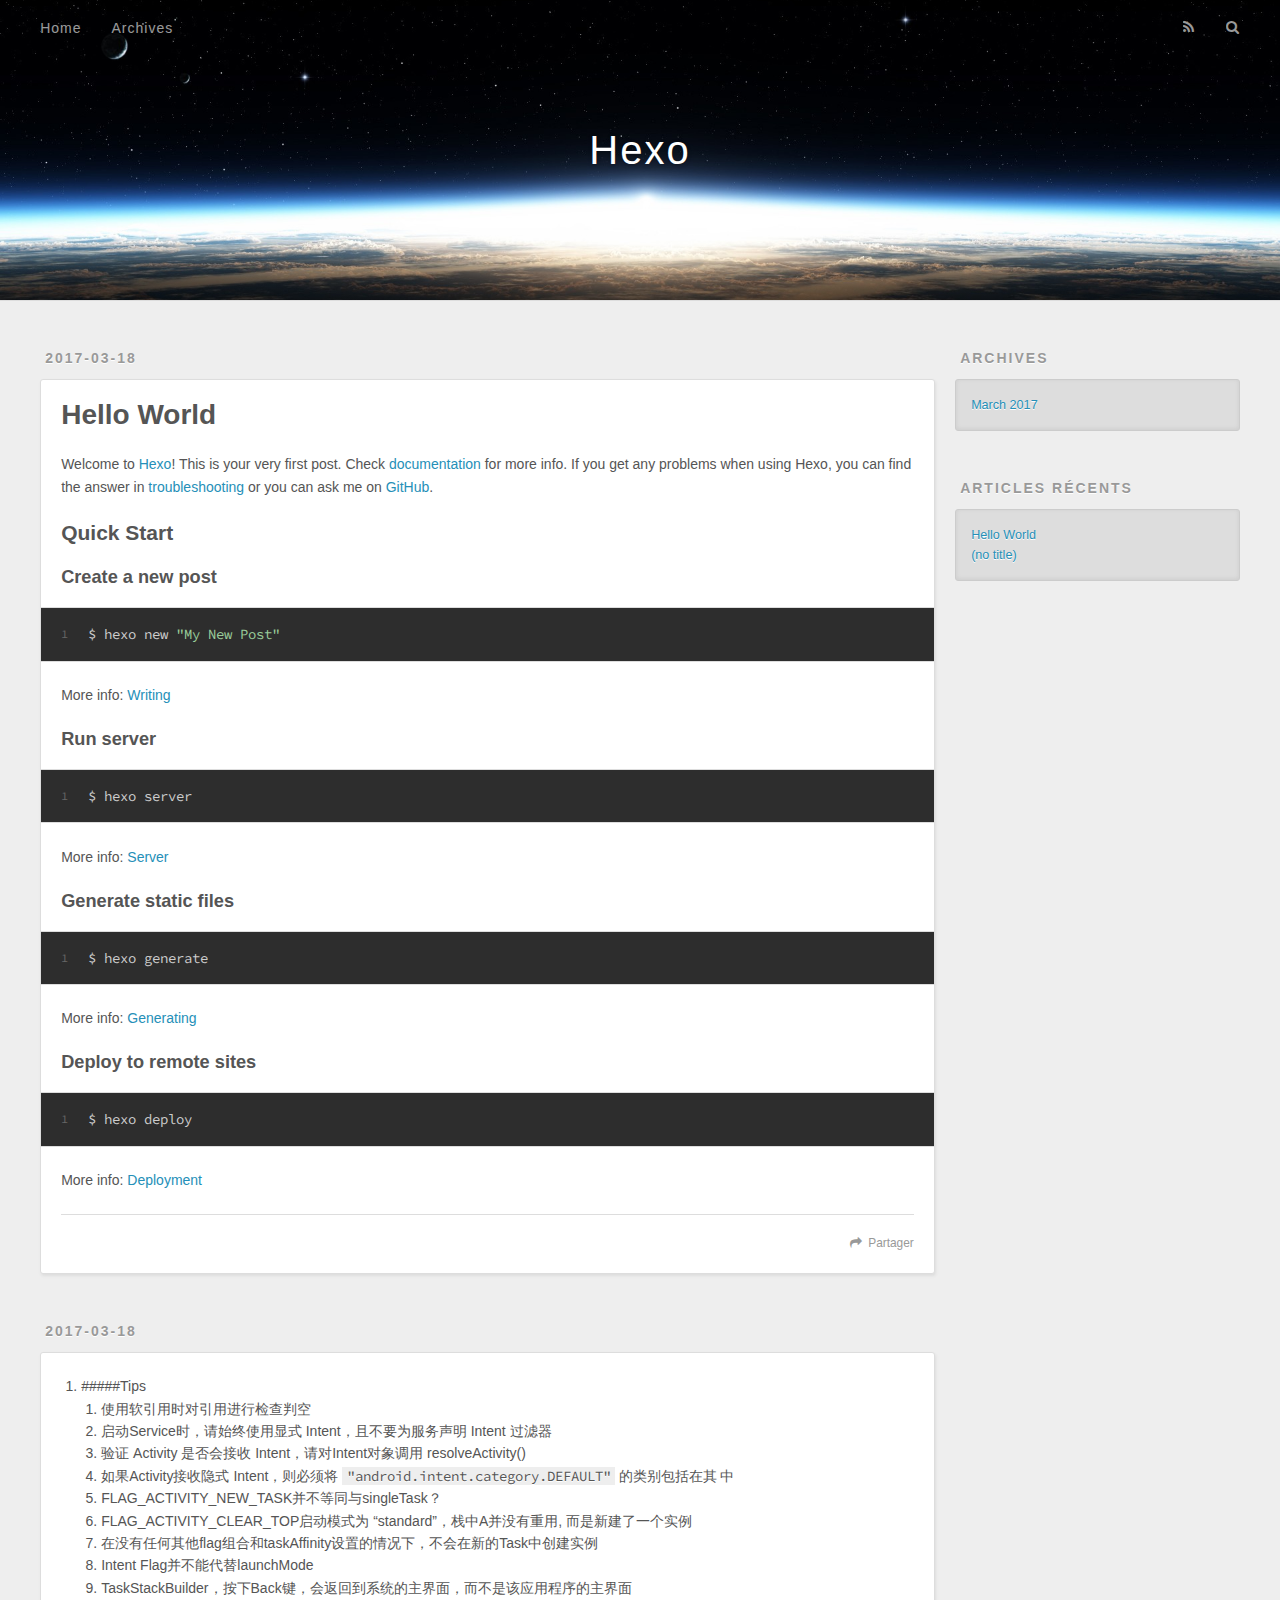
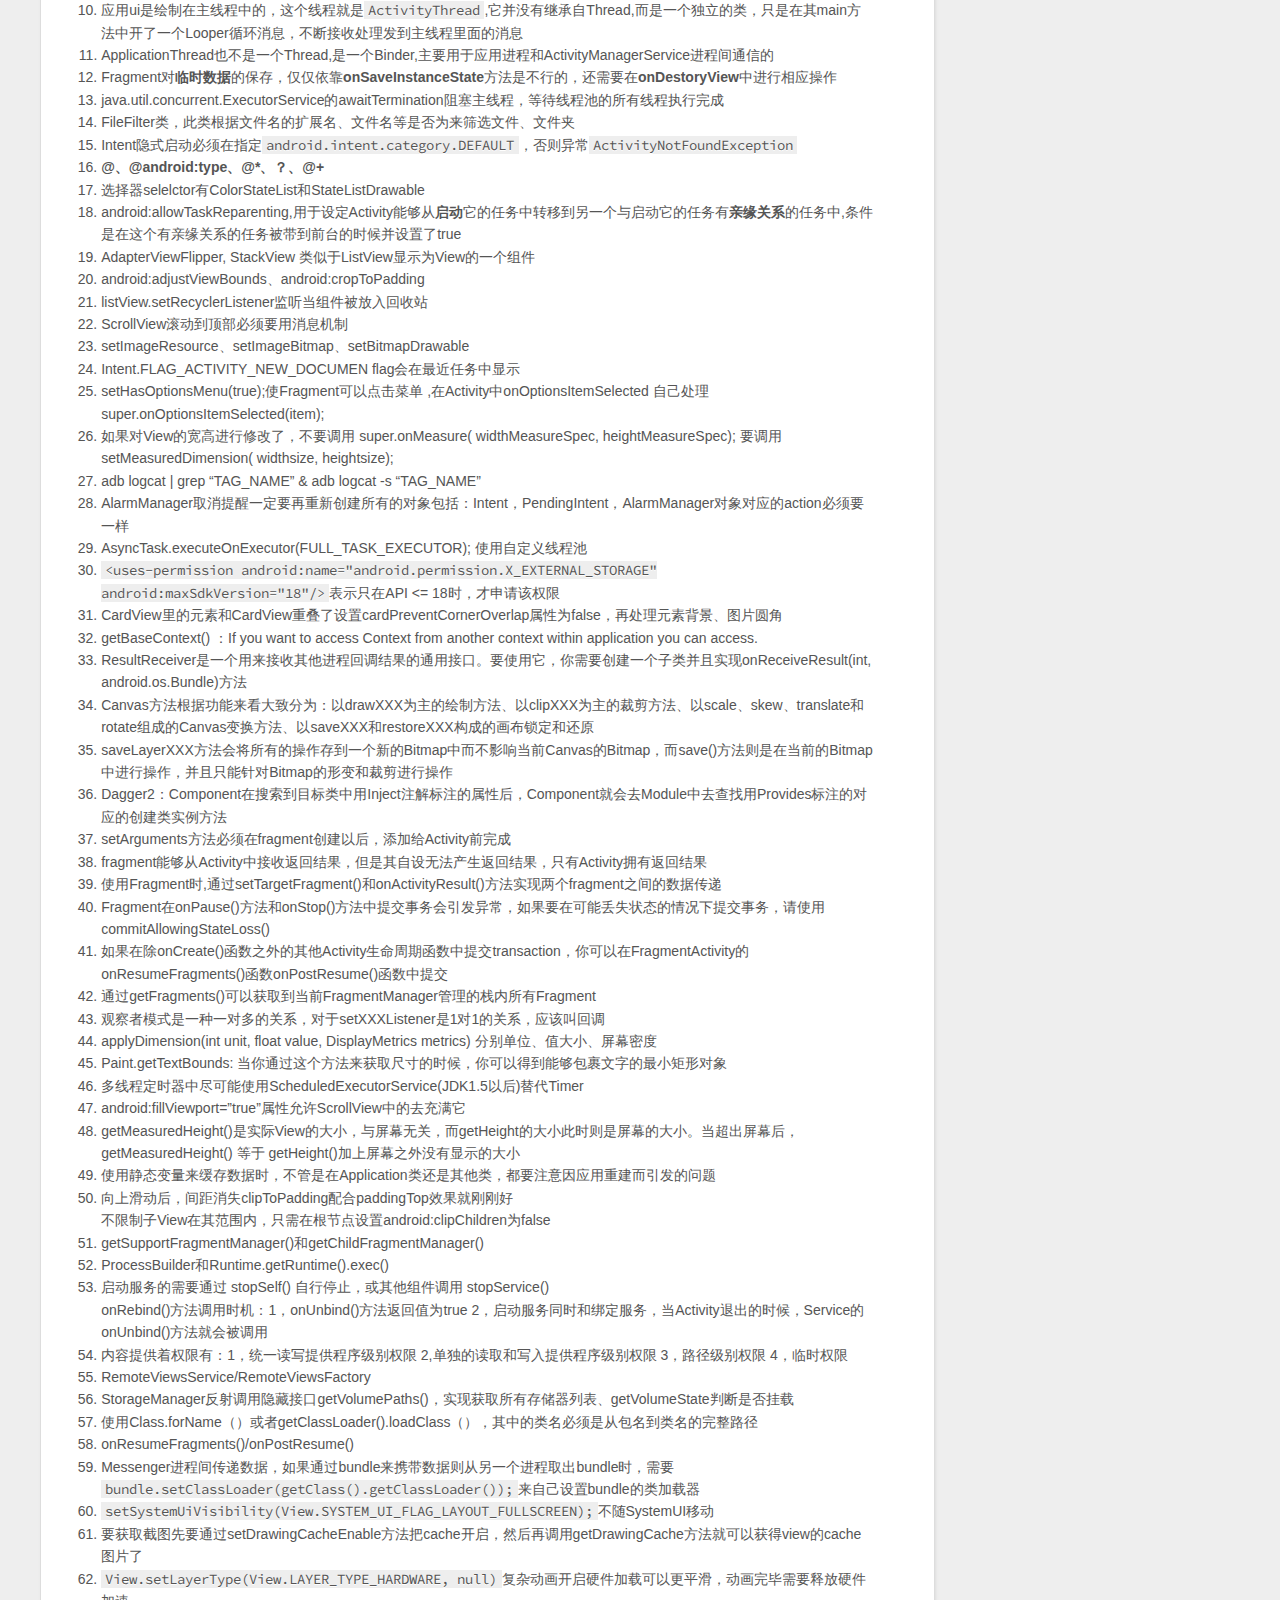
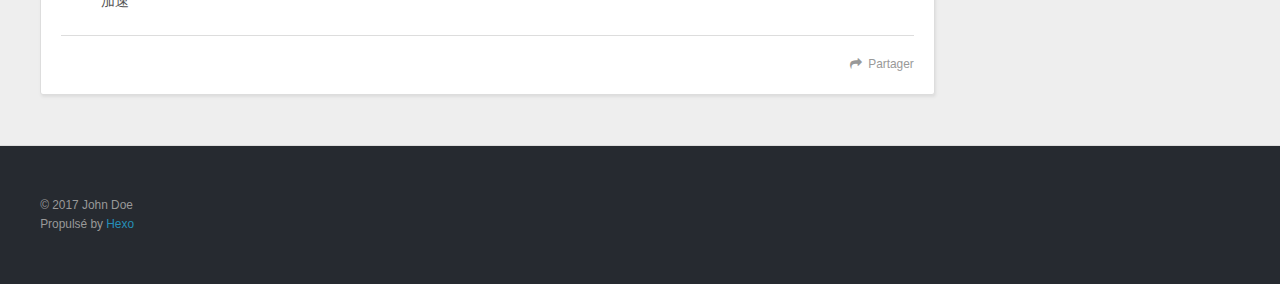
==== index.html @ 81bfa625 "Site updated: 2017-03-18 13:30:28" ====
<!DOCTYPE html>
<html>
<head>
  <meta charset="utf-8">
  
  <title>Hexo</title>
  <meta name="viewport" content="width=device-width, initial-scale=1, maximum-scale=1">
  <meta property="og:type" content="website">
<meta property="og:title" content="Hexo">
<meta property="og:url" content="http://yoursite.com/index.html">
<meta property="og:site_name" content="Hexo">
<meta name="twitter:card" content="summary">
<meta name="twitter:title" content="Hexo">
  
    <link rel="alternate" href="/atom.xml" title="Hexo" type="application/atom+xml">
  
  
    <link rel="icon" href="/favicon.png">
  
  
    <link href="//fonts.googleapis.com/css?family=Source+Code+Pro" rel="stylesheet" type="text/css">
  
  <link rel="stylesheet" href="/css/style.css">
  

</head>

<body>
  <div id="container">
    <div id="wrap">
      <header id="header">
  <div id="banner"></div>
  <div id="header-outer" class="outer">
    <div id="header-title" class="inner">
      <h1 id="logo-wrap">
        <a href="/" id="logo">Hexo</a>
      </h1>
      
    </div>
    <div id="header-inner" class="inner">
      <nav id="main-nav">
        <a id="main-nav-toggle" class="nav-icon"></a>
        
          <a class="main-nav-link" href="/">Home</a>
        
          <a class="main-nav-link" href="/archives">Archives</a>
        
      </nav>
      <nav id="sub-nav">
        
          <a id="nav-rss-link" class="nav-icon" href="/atom.xml" title="Flux RSS"></a>
        
        <a id="nav-search-btn" class="nav-icon" title="Rechercher"></a>
      </nav>
      <div id="search-form-wrap">
        <form action="//google.com/search" method="get" accept-charset="UTF-8" class="search-form"><input type="search" name="q" results="0" class="search-form-input" placeholder="Search"><button type="submit" class="search-form-submit">&#xF002;</button><input type="hidden" name="sitesearch" value="http://yoursite.com"></form>
      </div>
    </div>
  </div>
</header>
      <div class="outer">
        <section id="main">
  
    <article id="post-hello-world" class="article article-type-post" itemscope itemprop="blogPost">
  <div class="article-meta">
    <a href="/2017/03/18/hello-world/" class="article-date">
  <time datetime="2017-03-18T04:22:18.000Z" itemprop="datePublished">2017-03-18</time>
</a>
    
  </div>
  <div class="article-inner">
    
    
      <header class="article-header">
        
  
    <h1 itemprop="name">
      <a class="article-title" href="/2017/03/18/hello-world/">Hello World</a>
    </h1>
  

      </header>
    
    <div class="article-entry" itemprop="articleBody">
      
        <p>Welcome to <a href="https://hexo.io/" target="_blank" rel="external">Hexo</a>! This is your very first post. Check <a href="https://hexo.io/docs/" target="_blank" rel="external">documentation</a> for more info. If you get any problems when using Hexo, you can find the answer in <a href="https://hexo.io/docs/troubleshooting.html" target="_blank" rel="external">troubleshooting</a> or you can ask me on <a href="https://github.com/hexojs/hexo/issues" target="_blank" rel="external">GitHub</a>.</p>
<h2 id="Quick-Start"><a href="#Quick-Start" class="headerlink" title="Quick Start"></a>Quick Start</h2><h3 id="Create-a-new-post"><a href="#Create-a-new-post" class="headerlink" title="Create a new post"></a>Create a new post</h3><figure class="highlight bash"><table><tr><td class="gutter"><pre><div class="line">1</div></pre></td><td class="code"><pre><div class="line">$ hexo new <span class="string">"My New Post"</span></div></pre></td></tr></table></figure>
<p>More info: <a href="https://hexo.io/docs/writing.html" target="_blank" rel="external">Writing</a></p>
<h3 id="Run-server"><a href="#Run-server" class="headerlink" title="Run server"></a>Run server</h3><figure class="highlight bash"><table><tr><td class="gutter"><pre><div class="line">1</div></pre></td><td class="code"><pre><div class="line">$ hexo server</div></pre></td></tr></table></figure>
<p>More info: <a href="https://hexo.io/docs/server.html" target="_blank" rel="external">Server</a></p>
<h3 id="Generate-static-files"><a href="#Generate-static-files" class="headerlink" title="Generate static files"></a>Generate static files</h3><figure class="highlight bash"><table><tr><td class="gutter"><pre><div class="line">1</div></pre></td><td class="code"><pre><div class="line">$ hexo generate</div></pre></td></tr></table></figure>
<p>More info: <a href="https://hexo.io/docs/generating.html" target="_blank" rel="external">Generating</a></p>
<h3 id="Deploy-to-remote-sites"><a href="#Deploy-to-remote-sites" class="headerlink" title="Deploy to remote sites"></a>Deploy to remote sites</h3><figure class="highlight bash"><table><tr><td class="gutter"><pre><div class="line">1</div></pre></td><td class="code"><pre><div class="line">$ hexo deploy</div></pre></td></tr></table></figure>
<p>More info: <a href="https://hexo.io/docs/deployment.html" target="_blank" rel="external">Deployment</a></p>

      
    </div>
    <footer class="article-footer">
      <a data-url="http://yoursite.com/2017/03/18/hello-world/" data-id="cj0etedld0000hir6gs5vtjjd" class="article-share-link">Partager</a>
      
      
    </footer>
  </div>
  
</article>


  
    <article id="post-Frist" class="article article-type-post" itemscope itemprop="blogPost">
  <div class="article-meta">
    <a href="/2017/03/18/Frist/" class="article-date">
  <time datetime="2017-03-18T04:22:18.000Z" itemprop="datePublished">2017-03-18</time>
</a>
    
  </div>
  <div class="article-inner">
    
    
    <div class="article-entry" itemprop="articleBody">
      
        <ol>
<li>#####Tips<ol>
<li>使用软引用时对引用进行检查判空</li>
<li>启动Service时，请始终使用显式 Intent，且不要为服务声明 Intent 过滤器</li>
<li>验证 Activity 是否会接收 Intent，请对Intent对象调用 resolveActivity()</li>
<li>如果Activity接收隐式 Intent，则必须将 <code>&quot;android.intent.category.DEFAULT&quot;</code> 的类别包括在其 <intent-filter>中</intent-filter></li>
<li>FLAG_ACTIVITY_NEW_TASK并不等同与singleTask？</li>
<li>FLAG_ACTIVITY_CLEAR_TOP启动模式为 “standard”，栈中A并没有重用, 而是新建了一个实例</li>
<li>在没有任何其他flag组合和taskAffinity设置的情况下，不会在新的Task中创建实例</li>
<li>Intent Flag并不能代替launchMode</li>
<li>TaskStackBuilder，按下Back键，会返回到系统的主界面，而不是该应用程序的主界面</li>
<li>应用ui是绘制在主线程中的，这个线程就是<code>ActivityThread</code>,它并没有继承自Thread,而是一个独立的类，只是在其main方法中开了一个Looper循环消息，不断接收处理发到主线程里面的消息</li>
<li>ApplicationThread也不是一个Thread,是一个Binder,主要用于应用进程和ActivityManagerService进程间通信的</li>
<li>Fragment对<strong>临时数据</strong>的保存，仅仅依靠<strong>onSaveInstanceState</strong>方法是不行的，还需要在<strong>onDestoryView</strong>中进行相应操作</li>
<li>java.util.concurrent.ExecutorService的awaitTermination阻塞主线程，等待线程池的所有线程执行完成</li>
<li>FileFilter类，此类根据文件名的扩展名、文件名等是否为来筛选文件、文件夹</li>
<li>Intent隐式启动必须在指定<code>android.intent.category.DEFAULT</code>，否则异常<code>ActivityNotFoundException</code></li>
<li><strong>@、@android:type、@*、？、@+</strong></li>
<li>选择器selelctor有ColorStateList和StateListDrawable</li>
<li>android:allowTaskReparenting,用于设定Activity能够从<strong>启动</strong>它的任务中转移到另一个与启动它的任务有<strong>亲缘关系</strong>的任务中,条件是在这个有亲缘关系的任务被带到前台的时候并设置了true</li>
<li>AdapterViewFlipper, StackView 类似于ListView显示为View的一个组件</li>
<li>android:adjustViewBounds、android:cropToPadding</li>
<li>listView.setRecyclerListener监听当组件被放入回收站</li>
<li>ScrollView滚动到顶部必须要用消息机制</li>
<li>setImageResource、setImageBitmap、setBitmapDrawable</li>
<li>Intent.FLAG_ACTIVITY_NEW_DOCUMEN  flag会在最近任务中显示 </li>
<li>setHasOptionsMenu(true);使Fragment可以点击菜单 ,在Activity中onOptionsItemSelected 自己处理super.onOptionsItemSelected(item);   </li>
<li>如果对View的宽高进行修改了，不要调用 super.onMeasure( widthMeasureSpec, heightMeasureSpec); 要调用 setMeasuredDimension( widthsize, heightsize);</li>
<li>adb logcat | grep “TAG_NAME” &amp; adb logcat -s “TAG_NAME”</li>
<li>AlarmManager取消提醒一定要再重新创建所有的对象包括：Intent，PendingIntent，AlarmManager对象对应的action必须要一样</li>
<li>AsyncTask.executeOnExecutor(FULL_TASK_EXECUTOR); 使用自定义线程池</li>
<li><code>&lt;uses-permission android:name=&quot;android.permission.X_EXTERNAL_STORAGE&quot;
android:maxSdkVersion=&quot;18&quot;/&gt;</code>表示只在API &lt;= 18时，才申请该权限</li>
<li>CardView里的元素和CardView重叠了设置cardPreventCornerOverlap属性为false，再处理元素背景、图片圆角</li>
<li>getBaseContext() ：If you want to access Context from another context within application you can access.</li>
<li>ResultReceiver是一个用来接收其他进程回调结果的通用接口。要使用它，你需要创建一个子类并且实现onReceiveResult(int, android.os.Bundle)方法 </li>
<li>Canvas方法根据功能来看大致分为：以drawXXX为主的绘制方法、以clipXXX为主的裁剪方法、以scale、skew、translate和rotate组成的Canvas变换方法、以saveXXX和restoreXXX构成的画布锁定和还原</li>
<li>saveLayerXXX方法会将所有的操作存到一个新的Bitmap中而不影响当前Canvas的Bitmap，而save()方法则是在当前的Bitmap中进行操作，并且只能针对Bitmap的形变和裁剪进行操作</li>
<li>Dagger2：Component在搜索到目标类中用Inject注解标注的属性后，Component就会去Module中去查找用Provides标注的对应的创建类实例方法</li>
<li>setArguments方法必须在fragment创建以后，添加给Activity前完成</li>
<li>fragment能够从Activity中接收返回结果，但是其自设无法产生返回结果，只有Activity拥有返回结果</li>
<li>使用Fragment时,通过setTargetFragment()和onActivityResult()方法实现两个fragment之间的数据传递</li>
<li>Fragment在onPause()方法和onStop()方法中提交事务会引发异常，如果要在可能丢失状态的情况下提交事务，请使用commitAllowingStateLoss()</li>
<li>如果在除onCreate()函数之外的其他Activity生命周期函数中提交transaction，你可以在FragmentActivity的onResumeFragments()函数onPostResume()函数中提交</li>
<li>通过getFragments()可以获取到当前FragmentManager管理的栈内所有Fragment</li>
<li>观察者模式是一种一对多的关系，对于setXXXListener是1对1的关系，应该叫回调</li>
<li>applyDimension(int unit, float value,  DisplayMetrics metrics) 分别单位、值大小、屏幕密度</li>
<li>Paint.getTextBounds: 当你通过这个方法来获取尺寸的时候，你可以得到能够包裹文字的最小矩形对象</li>
<li>多线程定时器中尽可能使用ScheduledExecutorService(JDK1.5以后)替代Timer</li>
<li>android:fillViewport=”true”属性允许ScrollView中的去充满它</li>
<li>getMeasuredHeight()是实际View的大小，与屏幕无关，而getHeight的大小此时则是屏幕的大小。当超出屏幕后， getMeasuredHeight() 等于 getHeight()加上屏幕之外没有显示的大小</li>
<li>使用静态变量来缓存数据时，不管是在Application类还是其他类，都要注意因应用重建而引发的问题</li>
<li>向上滑动后，间距消失clipToPadding配合paddingTop效果就刚刚好<br>不限制子View在其范围内，只需在根节点设置android:clipChildren为false</li>
<li>getSupportFragmentManager()和getChildFragmentManager()</li>
<li>ProcessBuilder和Runtime.getRuntime().exec()</li>
<li>启动服务的需要通过 stopSelf() 自行停止，或其他组件调用 stopService()<br>onRebind()方法调用时机：1，onUnbind()方法返回值为true 2，启动服务同时和绑定服务，当Activity退出的时候，Service的onUnbind()方法就会被调用</li>
<li>内容提供着权限有：1，统一读写提供程序级别权限 2,单独的读取和写入提供程序级别权限 3，路径级别权限 4，临时权限</li>
<li>RemoteViewsService/RemoteViewsFactory</li>
<li>StorageManager反射调用隐藏接口getVolumePaths()，实现获取所有存储器列表、getVolumeState判断是否挂载</li>
<li>使用Class.forName（）或者getClassLoader().loadClass（），其中的类名必须是从包名到类名的完整路径</li>
<li>onResumeFragments()/onPostResume()</li>
<li>Messenger进程间传递数据，如果通过bundle来携带数据则从另一个进程取出bundle时，需要<code>bundle.setClassLoader(getClass().getClassLoader());</code>来自己设置bundle的类加载器</li>
<li><code>setSystemUiVisibility(View.SYSTEM_UI_FLAG_LAYOUT_FULLSCREEN);</code>不随SystemUI移动</li>
<li>要获取截图先要通过setDrawingCacheEnable方法把cache开启，然后再调用getDrawingCache方法就可以获得view的cache图片了</li>
<li><code>View.setLayerType(View.LAYER_TYPE_HARDWARE, null)</code>复杂动画开启硬件加载可以更平滑，动画完毕需要释放硬件加速</li>
</ol>
</li>
</ol>

      
    </div>
    <footer class="article-footer">
      <a data-url="http://yoursite.com/2017/03/18/Frist/" data-id="cj0etedlh0001hir6d51hd4cw" class="article-share-link">Partager</a>
      
      
    </footer>
  </div>
  
</article>


  

</section>
        
          <aside id="sidebar">
  
    

  
    

  
    
  
    
  <div class="widget-wrap">
    <h3 class="widget-title">Archives</h3>
    <div class="widget">
      <ul class="archive-list"><li class="archive-list-item"><a class="archive-list-link" href="/archives/2017/03/">March 2017</a></li></ul>
    </div>
  </div>


  
    
  <div class="widget-wrap">
    <h3 class="widget-title">Articles récents</h3>
    <div class="widget">
      <ul>
        
          <li>
            <a href="/2017/03/18/hello-world/">Hello World</a>
          </li>
        
          <li>
            <a href="/2017/03/18/Frist/">(no title)</a>
          </li>
        
      </ul>
    </div>
  </div>

  
</aside>
        
      </div>
      <footer id="footer">
  
  <div class="outer">
    <div id="footer-info" class="inner">
      &copy; 2017 John Doe<br>
      Propulsé by <a href="http://hexo.io/" target="_blank">Hexo</a>
    </div>
  </div>
</footer>
    </div>
    <nav id="mobile-nav">
  
    <a href="/" class="mobile-nav-link">Home</a>
  
    <a href="/archives" class="mobile-nav-link">Archives</a>
  
</nav>
    

<script src="//ajax.googleapis.com/ajax/libs/jquery/2.0.3/jquery.min.js"></script>


  <link rel="stylesheet" href="/fancybox/jquery.fancybox.css">
  <script src="/fancybox/jquery.fancybox.pack.js"></script>


<script src="/js/script.js"></script>

  </div>
</body>
</html>
---- css/style.css ----
body {
  width: 100%;
}
body:before,
body:after {
  content: "";
  display: table;
}
body:after {
  clear: both;
}
html,
body,
div,
span,
applet,
object,
iframe,
h1,
h2,
h3,
h4,
h5,
h6,
p,
blockquote,
pre,
a,
abbr,
acronym,
address,
big,
cite,
code,
del,
dfn,
em,
img,
ins,
kbd,
q,
s,
samp,
small,
strike,
strong,
sub,
sup,
tt,
var,
dl,
dt,
dd,
ol,
ul,
li,
fieldset,
form,
label,
legend,
table,
caption,
tbody,
tfoot,
thead,
tr,
th,
td {
  margin: 0;
  padding: 0;
  border: 0;
  outline: 0;
  font-weight: inherit;
  font-style: inherit;
  font-family: inherit;
  font-size: 100%;
  vertical-align: baseline;
}
body {
  line-height: 1;
  color: #000;
  background: #fff;
}
ol,
ul {
  list-style: none;
}
table {
  border-collapse: separate;
  border-spacing: 0;
  vertical-align: middle;
}
caption,
th,
td {
  text-align: left;
  font-weight: normal;
  vertical-align: middle;
}
a img {
  border: none;
}
input,
button {
  margin: 0;
  padding: 0;
}
input::-moz-focus-inner,
button::-moz-focus-inner {
  border: 0;
  padding: 0;
}
@font-face {
  font-family: FontAwesome;
  font-style: normal;
  font-weight: normal;
  src: url("fonts/fontawesome-webfont.eot?v=#4.0.3");
  src: url("fonts/fontawesome-webfont.eot?#iefix&v=#4.0.3") format("embedded-opentype"), url("fonts/fontawesome-webfont.woff?v=#4.0.3") format("woff"), url("fonts/fontawesome-webfont.ttf?v=#4.0.3") format("truetype"), url("fonts/fontawesome-webfont.svg#fontawesomeregular?v=#4.0.3") format("svg");
}
html,
body,
#container {
  height: 100%;
}
body {
  background: #eee;
  font: 14px "Helvetica Neue", Helvetica, Arial, sans-serif;
  -webkit-text-size-adjust: 100%;
}
.outer {
  max-width: 1220px;
  margin: 0 auto;
  padding: 0 20px;
}
.outer:before,
.outer:after {
  content: "";
  display: table;
}
.outer:after {
  clear: both;
}
.inner {
  display: inline;
  float: left;
  width: 98.33333333333333%;
  margin: 0 0.833333333333333%;
}
.left,
.alignleft {
  float: left;
}
.right,
.alignright {
  float: right;
}
.clear {
  clear: both;
}
#container {
  position: relative;
}
.mobile-nav-on {
  overflow: hidden;
}
#wrap {
  height: 100%;
  width: 100%;
  position: absolute;
  top: 0;
  left: 0;
  -webkit-transition: 0.2s ease-out;
  -moz-transition: 0.2s ease-out;
  -ms-transition: 0.2s ease-out;
  transition: 0.2s ease-out;
  z-index: 1;
  background: #eee;
}
.mobile-nav-on #wrap {
  left: 280px;
}
@media screen and (min-width: 768px) {
  #main {
    display: inline;
    float: left;
    width: 73.33333333333333%;
    margin: 0 0.833333333333333%;
  }
}
.article-date,
.article-category-link,
.archive-year,
.widget-title {
  text-decoration: none;
  text-transform: uppercase;
  letter-spacing: 2px;
  color: #999;
  margin-bottom: 1em;
  margin-left: 5px;
  line-height: 1em;
  text-shadow: 0 1px #fff;
  font-weight: bold;
}
.article-inner,
.archive-article-inner {
  background: #fff;
  -webkit-box-shadow: 1px 2px 3px #ddd;
  box-shadow: 1px 2px 3px #ddd;
  border: 1px solid #ddd;
  border-radius: 3px;
}
.article-entry h1,
.widget h1 {
  font-size: 2em;
}
.article-entry h2,
.widget h2 {
  font-size: 1.5em;
}
.article-entry h3,
.widget h3 {
  font-size: 1.3em;
}
.article-entry h4,
.widget h4 {
  font-size: 1.2em;
}
.article-entry h5,
.widget h5 {
  font-size: 1em;
}
.article-entry h6,
.widget h6 {
  font-size: 1em;
  color: #999;
}
.article-entry hr,
.widget hr {
  border: 1px dashed #ddd;
}
.article-entry strong,
.widget strong {
  font-weight: bold;
}
.article-entry em,
.widget em,
.article-entry cite,
.widget cite {
  font-style: italic;
}
.article-entry sup,
.widget sup,
.article-entry sub,
.widget sub {
  font-size: 0.75em;
  line-height: 0;
  position: relative;
  vertical-align: baseline;
}
.article-entry sup,
.widget sup {
  top: -0.5em;
}
.article-entry sub,
.widget sub {
  bottom: -0.2em;
}
.article-entry small,
.widget small {
  font-size: 0.85em;
}
.article-entry acronym,
.widget acronym,
.article-entry abbr,
.widget abbr {
  border-bottom: 1px dotted;
}
.article-entry ul,
.widget ul,
.article-entry ol,
.widget ol,
.article-entry dl,
.widget dl {
  margin: 0 20px;
  line-height: 1.6em;
}
.article-entry ul ul,
.widget ul ul,
.article-entry ol ul,
.widget ol ul,
.article-entry ul ol,
.widget ul ol,
.article-entry ol ol,
.widget ol ol {
  margin-top: 0;
  margin-bottom: 0;
}
.article-entry ul,
.widget ul {
  list-style: disc;
}
.article-entry ol,
.widget ol {
  list-style: decimal;
}
.article-entry dt,
.widget dt {
  font-weight: bold;
}
#header {
  height: 300px;
  position: relative;
  border-bottom: 1px solid #ddd;
}
#header:before,
#header:after {
  content: "";
  position: absolute;
  left: 0;
  right: 0;
  height: 40px;
}
#header:before {
  top: 0;
  background: -webkit-linear-gradient(rgba(0,0,0,0.2), transparent);
  background: -moz-linear-gradient(rgba(0,0,0,0.2), transparent);
  background: -ms-linear-gradient(rgba(0,0,0,0.2), transparent);
  background: linear-gradient(rgba(0,0,0,0.2), transparent);
}
#header:after {
  bottom: 0;
  background: -webkit-linear-gradient(transparent, rgba(0,0,0,0.2));
  background: -moz-linear-gradient(transparent, rgba(0,0,0,0.2));
  background: -ms-linear-gradient(transparent, rgba(0,0,0,0.2));
  background: linear-gradient(transparent, rgba(0,0,0,0.2));
}
#header-outer {
  height: 100%;
  position: relative;
}
#header-inner {
  position: relative;
  overflow: hidden;
}
#banner {
  position: absolute;
  top: 0;
  left: 0;
  width: 100%;
  height: 100%;
  background: url("images/banner.jpg") center #000;
  -webkit-background-size: cover;
  -moz-background-size: cover;
  background-size: cover;
  z-index: -1;
}
#header-title {
  text-align: center;
  height: 40px;
  position: absolute;
  top: 50%;
  left: 0;
  margin-top: -20px;
}
#logo,
#subtitle {
  text-decoration: none;
  color: #fff;
  font-weight: 300;
  text-shadow: 0 1px 4px rgba(0,0,0,0.3);
}
#logo {
  font-size: 40px;
  line-height: 40px;
  letter-spacing: 2px;
}
#subtitle {
  font-size: 16px;
  line-height: 16px;
  letter-spacing: 1px;
}
#subtitle-wrap {
  margin-top: 16px;
}
#main-nav {
  float: left;
  margin-left: -15px;
}
.nav-icon,
.main-nav-link {
  float: left;
  color: #fff;
  opacity: 0.6;
  text-decoration: none;
  text-shadow: 0 1px rgba(0,0,0,0.2);
  -webkit-transition: opacity 0.2s;
  -moz-transition: opacity 0.2s;
  -ms-transition: opacity 0.2s;
  transition: opacity 0.2s;
  display: block;
  padding: 20px 15px;
}
.nav-icon:hover,
.main-nav-link:hover {
  opacity: 1;
}
.nav-icon {
  font-family: FontAwesome;
  text-align: center;
  font-size: 14px;
  width: 14px;
  height: 14px;
  padding: 20px 15px;
  position: relative;
  cursor: pointer;
}
.main-nav-link {
  font-weight: 300;
  letter-spacing: 1px;
}
@media screen and (max-width: 479px) {
  .main-nav-link {
    display: none;
  }
}
#main-nav-toggle {
  display: none;
}
#main-nav-toggle:before {
  content: "\f0c9";
}
@media screen and (max-width: 479px) {
  #main-nav-toggle {
    display: block;
  }
}
#sub-nav {
  float: right;
  margin-right: -15px;
}
#nav-rss-link:before {
  content: "\f09e";
}
#nav-search-btn:before {
  content: "\f002";
}
#search-form-wrap {
  position: absolute;
  top: 15px;
  width: 150px;
  height: 30px;
  right: -150px;
  opacity: 0;
  -webkit-transition: 0.2s ease-out;
  -moz-transition: 0.2s ease-out;
  -ms-transition: 0.2s ease-out;
  transition: 0.2s ease-out;
}
#search-form-wrap.on {
  opacity: 1;
  right: 0;
}
@media screen and (max-width: 479px) {
  #search-form-wrap {
    width: 100%;
    right: -100%;
  }
}
.search-form {
  position: absolute;
  top: 0;
  left: 0;
  right: 0;
  background: #fff;
  padding: 5px 15px;
  border-radius: 15px;
  -webkit-box-shadow: 0 0 10px rgba(0,0,0,0.3);
  box-shadow: 0 0 10px rgba(0,0,0,0.3);
}
.search-form-input {
  border: none;
  background: none;
  color: #555;
  width: 100%;
  font: 13px "Helvetica Neue", Helvetica, Arial, sans-serif;
  outline: none;
}
.search-form-input::-webkit-search-results-decoration,
.search-form-input::-webkit-search-cancel-button {
  -webkit-appearance: none;
}
.search-form-submit {
  position: absolute;
  top: 50%;
  right: 10px;
  margin-top: -7px;
  font: 13px FontAwesome;
  border: none;
  background: none;
  color: #bbb;
  cursor: pointer;
}
.search-form-submit:hover,
.search-form-submit:focus {
  color: #777;
}
.article {
  margin: 50px 0;
}
.article-inner {
  overflow: hidden;
}
.article-meta:before,
.article-meta:after {
  content: "";
  display: table;
}
.article-meta:after {
  clear: both;
}
.article-date {
  float: left;
}
.article-category {
  float: left;
  line-height: 1em;
  color: #ccc;
  text-shadow: 0 1px #fff;
  margin-left: 8px;
}
.article-category:before {
  content: "\2022";
}
.article-category-link {
  margin: 0 12px 1em;
}
.article-header {
  padding: 20px 20px 0;
}
.article-title {
  text-decoration: none;
  font-size: 2em;
  font-weight: bold;
  color: #555;
  line-height: 1.1em;
  -webkit-transition: color 0.2s;
  -moz-transition: color 0.2s;
  -ms-transition: color 0.2s;
  transition: color 0.2s;
}
a.article-title:hover {
  color: #258fb8;
}
.article-entry {
  color: #555;
  padding: 0 20px;
}
.article-entry:before,
.article-entry:after {
  content: "";
  display: table;
}
.article-entry:after {
  clear: both;
}
.article-entry p,
.article-entry table {
  line-height: 1.6em;
  margin: 1.6em 0;
}
.article-entry h1,
.article-entry h2,
.article-entry h3,
.article-entry h4,
.article-entry h5,
.article-entry h6 {
  font-weight: bold;
}
.article-entry h1,
.article-entry h2,
.article-entry h3,
.article-entry h4,
.article-entry h5,
.article-entry h6 {
  line-height: 1.1em;
  margin: 1.1em 0;
}
.article-entry a {
  color: #258fb8;
  text-decoration: none;
}
.article-entry a:hover {
  text-decoration: underline;
}
.article-entry ul,
.article-entry ol,
.article-entry dl {
  margin-top: 1.6em;
  margin-bottom: 1.6em;
}
.article-entry img,
.article-entry video {
  max-width: 100%;
  height: auto;
  display: block;
  margin: auto;
}
.article-entry iframe {
  border: none;
}
.article-entry table {
  width: 100%;
  border-collapse: collapse;
  border-spacing: 0;
}
.article-entry th {
  font-weight: bold;
  border-bottom: 3px solid #ddd;
  padding-bottom: 0.5em;
}
.article-entry td {
  border-bottom: 1px solid #ddd;
  padding: 10px 0;
}
.article-entry blockquote {
  font-family: Georgia, "Times New Roman", serif;
  font-size: 1.4em;
  margin: 1.6em 20px;
  text-align: center;
}
.article-entry blockquote footer {
  font-size: 14px;
  margin: 1.6em 0;
  font-family: "Helvetica Neue", Helvetica, Arial, sans-serif;
}
.article-entry blockquote footer cite:before {
  content: "—";
  padding: 0 0.5em;
}
.article-entry .pullquote {
  text-align: left;
  width: 45%;
  margin: 0;
}
.article-entry .pullquote.left {
  margin-left: 0.5em;
  margin-right: 1em;
}
.article-entry .pullquote.right {
  margin-right: 0.5em;
  margin-left: 1em;
}
.article-entry .caption {
  color: #999;
  display: block;
  font-size: 0.9em;
  margin-top: 0.5em;
  position: relative;
  text-align: center;
}
.article-entry .video-container {
  position: relative;
  padding-top: 56.25%;
  height: 0;
  overflow: hidden;
}
.article-entry .video-container iframe,
.article-entry .video-container object,
.article-entry .video-container embed {
  position: absolute;
  top: 0;
  left: 0;
  width: 100%;
  height: 100%;
  margin-top: 0;
}
.article-more-link a {
  display: inline-block;
  line-height: 1em;
  padding: 6px 15px;
  border-radius: 15px;
  background: #eee;
  color: #999;
  text-shadow: 0 1px #fff;
  text-decoration: none;
}
.article-more-link a:hover {
  background: #258fb8;
  color: #fff;
  text-decoration: none;
  text-shadow: 0 1px #1e7293;
}
.article-footer {
  font-size: 0.85em;
  line-height: 1.6em;
  border-top: 1px solid #ddd;
  padding-top: 1.6em;
  margin: 0 20px 20px;
}
.article-footer:before,
.article-footer:after {
  content: "";
  display: table;
}
.article-footer:after {
  clear: both;
}
.article-footer a {
  color: #999;
  text-decoration: none;
}
.article-footer a:hover {
  color: #555;
}
.article-tag-list-item {
  float: left;
  margin-right: 10px;
}
.article-tag-list-link:before {
  content: "#";
}
.article-comment-link {
  float: right;
}
.article-comment-link:before {
  content: "\f075";
  font-family: FontAwesome;
  padding-right: 8px;
}
.article-share-link {
  cursor: pointer;
  float: right;
  margin-left: 20px;
}
.article-share-link:before {
  content: "\f064";
  font-family: FontAwesome;
  padding-right: 6px;
}
#article-nav {
  position: relative;
}
#article-nav:before,
#article-nav:after {
  content: "";
  display: table;
}
#article-nav:after {
  clear: both;
}
@media screen and (min-width: 768px) {
  #article-nav {
    margin: 50px 0;
  }
  #article-nav:before {
    width: 8px;
    height: 8px;
    position: absolute;
    top: 50%;
    left: 50%;
    margin-top: -4px;
    margin-left: -4px;
    content: "";
    border-radius: 50%;
    background: #ddd;
    -webkit-box-shadow: 0 1px 2px #fff;
    box-shadow: 0 1px 2px #fff;
  }
}
.article-nav-link-wrap {
  text-decoration: none;
  text-shadow: 0 1px #fff;
  color: #999;
  -webkit-box-sizing: border-box;
  -moz-box-sizing: border-box;
  box-sizing: border-box;
  margin-top: 50px;
  text-align: center;
  display: block;
}
.article-nav-link-wrap:hover {
  color: #555;
}
@media screen and (min-width: 768px) {
  .article-nav-link-wrap {
    width: 50%;
    margin-top: 0;
  }
}
@media screen and (min-width: 768px) {
  #article-nav-newer {
    float: left;
    text-align: right;
    padding-right: 20px;
  }
}
@media screen and (min-width: 768px) {
  #article-nav-older {
    float: right;
    text-align: left;
    padding-left: 20px;
  }
}
.article-nav-caption {
  text-transform: uppercase;
  letter-spacing: 2px;
  color: #ddd;
  line-height: 1em;
  font-weight: bold;
}
#article-nav-newer .article-nav-caption {
  margin-right: -2px;
}
.article-nav-title {
  font-size: 0.85em;
  line-height: 1.6em;
  margin-top: 0.5em;
}
.article-share-box {
  position: absolute;
  display: none;
  background: #fff;
  -webkit-box-shadow: 1px 2px 10px rgba(0,0,0,0.2);
  box-shadow: 1px 2px 10px rgba(0,0,0,0.2);
  border-radius: 3px;
  margin-left: -145px;
  overflow: hidden;
  z-index: 1;
}
.article-share-box.on {
  display: block;
}
.article-share-input {
  width: 100%;
  background: none;
  -webkit-box-sizing: border-box;
  -moz-box-sizing: border-box;
  box-sizing: border-box;
  font: 14px "Helvetica Neue", Helvetica, Arial, sans-serif;
  padding: 0 15px;
  color: #555;
  outline: none;
  border: 1px solid #ddd;
  border-radius: 3px 3px 0 0;
  height: 36px;
  line-height: 36px;
}
.article-share-links {
  background: #eee;
}
.article-share-links:before,
.article-share-links:after {
  content: "";
  display: table;
}
.article-share-links:after {
  clear: both;
}
.article-share-twitter,
.article-share-facebook,
.article-share-pinterest,
.article-share-google {
  width: 50px;
  height: 36px;
  display: block;
  float: left;
  position: relative;
  color: #999;
  text-shadow: 0 1px #fff;
}
.article-share-twitter:before,
.article-share-facebook:before,
.article-share-pinterest:before,
.article-share-google:before {
  font-size: 20px;
  font-family: FontAwesome;
  width: 20px;
  height: 20px;
  position: absolute;
  top: 50%;
  left: 50%;
  margin-top: -10px;
  margin-left: -10px;
  text-align: center;
}
.article-share-twitter:hover,
.article-share-facebook:hover,
.article-share-pinterest:hover,
.article-share-google:hover {
  color: #fff;
}
.article-share-twitter:before {
  content: "\f099";
}
.article-share-twitter:hover {
  background: #00aced;
  text-shadow: 0 1px #008abe;
}
.article-share-facebook:before {
  content: "\f09a";
}
.article-share-facebook:hover {
  background: #3b5998;
  text-shadow: 0 1px #2f477a;
}
.article-share-pinterest:before {
  content: "\f0d2";
}
.article-share-pinterest:hover {
  background: #cb2027;
  text-shadow: 0 1px #a21a1f;
}
.article-share-google:before {
  content: "\f0d5";
}
.article-share-google:hover {
  background: #dd4b39;
  text-shadow: 0 1px #be3221;
}
.article-gallery {
  background: #000;
  position: relative;
}
.article-gallery-photos {
  position: relative;
  overflow: hidden;
}
.article-gallery-img {
  display: none;
  max-width: 100%;
}
.article-gallery-img:first-child {
  display: block;
}
.article-gallery-img.loaded {
  position: absolute;
  display: block;
}
.article-gallery-img img {
  display: block;
  max-width: 100%;
  margin: 0 auto;
}
#comments {
  background: #fff;
  -webkit-box-shadow: 1px 2px 3px #ddd;
  box-shadow: 1px 2px 3px #ddd;
  padding: 20px;
  border: 1px solid #ddd;
  border-radius: 3px;
  margin: 50px 0;
}
#comments a {
  color: #258fb8;
}
.archives-wrap {
  margin: 50px 0;
}
.archives:before,
.archives:after {
  content: "";
  display: table;
}
.archives:after {
  clear: both;
}
.archive-year-wrap {
  margin-bottom: 1em;
}
.archives {
  -webkit-column-gap: 10px;
  -moz-column-gap: 10px;
  column-gap: 10px;
}
@media screen and (min-width: 480px) and (max-width: 767px) {
  .archives {
    -webkit-column-count: 2;
    -moz-column-count: 2;
    column-count: 2;
  }
}
@media screen and (min-width: 768px) {
  .archives {
    -webkit-column-count: 3;
    -moz-column-count: 3;
    column-count: 3;
  }
}
.archive-article {
  -webkit-column-break-inside: avoid;
  page-break-inside: avoid;
  overflow: hidden;
  break-inside: avoid-column;
}
.archive-article-inner {
  padding: 10px;
  margin-bottom: 15px;
}
.archive-article-title {
  text-decoration: none;
  font-weight: bold;
  color: #555;
  -webkit-transition: color 0.2s;
  -moz-transition: color 0.2s;
  -ms-transition: color 0.2s;
  transition: color 0.2s;
  line-height: 1.6em;
}
.archive-article-title:hover {
  color: #258fb8;
}
.archive-article-footer {
  margin-top: 1em;
}
.archive-article-date {
  color: #999;
  text-decoration: none;
  font-size: 0.85em;
  line-height: 1em;
  margin-bottom: 0.5em;
  display: block;
}
#page-nav {
  margin: 50px auto;
  background: #fff;
  -webkit-box-shadow: 1px 2px 3px #ddd;
  box-shadow: 1px 2px 3px #ddd;
  border: 1px solid #ddd;
  border-radius: 3px;
  text-align: center;
  color: #999;
  overflow: hidden;
}
#page-nav:before,
#page-nav:after {
  content: "";
  display: table;
}
#page-nav:after {
  clear: both;
}
#page-nav a,
#page-nav span {
  padding: 10px 20px;
  line-height: 1;
  height: 2ex;
}
#page-nav a {
  color: #999;
  text-decoration: none;
}
#page-nav a:hover {
  background: #999;
  color: #fff;
}
#page-nav .prev {
  float: left;
}
#page-nav .next {
  float: right;
}
#page-nav .page-number {
  display: inline-block;
}
@media screen and (max-width: 479px) {
  #page-nav .page-number {
    display: none;
  }
}
#page-nav .current {
  color: #555;
  font-weight: bold;
}
#page-nav .space {
  color: #ddd;
}
#footer {
  background: #262a30;
  padding: 50px 0;
  border-top: 1px solid #ddd;
  color: #999;
}
#footer a {
  color: #258fb8;
  text-decoration: none;
}
#footer a:hover {
  text-decoration: underline;
}
#footer-info {
  line-height: 1.6em;
  font-size: 0.85em;
}
.article-entry pre,
.article-entry .highlight {
  background: #2d2d2d;
  margin: 0 -20px;
  padding: 15px 20px;
  border-style: solid;
  border-color: #ddd;
  border-width: 1px 0;
  overflow: auto;
  color: #ccc;
  line-height: 22.400000000000002px;
}
.article-entry .highlight .gutter pre,
.article-entry .gist .gist-file .gist-data .line-numbers {
  color: #666;
  font-size: 0.85em;
}
.article-entry pre,
.article-entry code {
  font-family: "Source Code Pro", Consolas, Monaco, Menlo, Consolas, monospace;
}
.article-entry code {
  background: #eee;
  text-shadow: 0 1px #fff;
  padding: 0 0.3em;
}
.article-entry pre code {
  background: none;
  text-shadow: none;
  padding: 0;
}
.article-entry .highlight pre {
  border: none;
  margin: 0;
  padding: 0;
}
.article-entry .highlight table {
  margin: 0;
  width: auto;
}
.article-entry .highlight td {
  border: none;
  padding: 0;
}
.article-entry .highlight figcaption {
  font-size: 0.85em;
  color: #999;
  line-height: 1em;
  margin-bottom: 1em;
}
.article-entry .highlight figcaption:before,
.article-entry .highlight figcaption:after {
  content: "";
  display: table;
}
.article-entry .highlight figcaption:after {
  clear: both;
}
.article-entry .highlight figcaption a {
  float: right;
}
.article-entry .highlight .gutter pre {
  text-align: right;
  padding-right: 20px;
}
.article-entry .highlight .line {
  height: 22.400000000000002px;
}
.article-entry .highlight .line.marked {
  background: #515151;
}
.article-entry .gist {
  margin: 0 -20px;
  border-style: solid;
  border-color: #ddd;
  border-width: 1px 0;
  background: #2d2d2d;
  padding: 15px 20px 15px 0;
}
.article-entry .gist .gist-file {
  border: none;
  font-family: "Source Code Pro", Consolas, Monaco, Menlo, Consolas, monospace;
  margin: 0;
}
.article-entry .gist .gist-file .gist-data {
  background: none;
  border: none;
}
.article-entry .gist .gist-file .gist-data .line-numbers {
  background: none;
  border: none;
  padding: 0 20px 0 0;
}
.article-entry .gist .gist-file .gist-data .line-data {
  padding: 0 !important;
}
.article-entry .gist .gist-file .highlight {
  margin: 0;
  padding: 0;
  border: none;
}
.article-entry .gist .gist-file .gist-meta {
  background: #2d2d2d;
  color: #999;
  font: 0.85em "Helvetica Neue", Helvetica, Arial, sans-serif;
  text-shadow: 0 0;
  padding: 0;
  margin-top: 1em;
  margin-left: 20px;
}
.article-entry .gist .gist-file .gist-meta a {
  color: #258fb8;
  font-weight: normal;
}
.article-entry .gist .gist-file .gist-meta a:hover {
  text-decoration: underline;
}
pre .comment,
pre .title {
  color: #999;
}
pre .variable,
pre .attribute,
pre .tag,
pre .regexp,
pre .ruby .constant,
pre .xml .tag .title,
pre .xml .pi,
pre .xml .doctype,
pre .html .doctype,
pre .css .id,
pre .css .class,
pre .css .pseudo {
  color: #f2777a;
}
pre .number,
pre .preprocessor,
pre .built_in,
pre .literal,
pre .params,
pre .constant {
  color: #f99157;
}
pre .class,
pre .ruby .class .title,
pre .css .rules .attribute {
  color: #9c9;
}
pre .string,
pre .value,
pre .inheritance,
pre .header,
pre .ruby .symbol,
pre .xml .cdata {
  color: #9c9;
}
pre .css .hexcolor {
  color: #6cc;
}
pre .function,
pre .python .decorator,
pre .python .title,
pre .ruby .function .title,
pre .ruby .title .keyword,
pre .perl .sub,
pre .javascript .title,
pre .coffeescript .title {
  color: #69c;
}
pre .keyword,
pre .javascript .function {
  color: #c9c;
}
@media screen and (max-width: 479px) {
  #mobile-nav {
    position: absolute;
    top: 0;
    left: 0;
    width: 280px;
    height: 100%;
    background: #191919;
    border-right: 1px solid #fff;
  }
}
@media screen and (max-width: 479px) {
  .mobile-nav-link {
    display: block;
    color: #999;
    text-decoration: none;
    padding: 15px 20px;
    font-weight: bold;
  }
  .mobile-nav-link:hover {
    color: #fff;
  }
}
@media screen and (min-width: 768px) {
  #sidebar {
    display: inline;
    float: left;
    width: 23.333333333333332%;
    margin: 0 0.833333333333333%;
  }
}
.widget-wrap {
  margin: 50px 0;
}
.widget {
  color: #777;
  text-shadow: 0 1px #fff;
  background: #ddd;
  -webkit-box-shadow: 0 -1px 4px #ccc inset;
  box-shadow: 0 -1px 4px #ccc inset;
  border: 1px solid #ccc;
  padding: 15px;
  border-radius: 3px;
}
.widget a {
  color: #258fb8;
  text-decoration: none;
}
.widget a:hover {
  text-decoration: underline;
}
.widget ul ul,
.widget ol ul,
.widget dl ul,
.widget ul ol,
.widget ol ol,
.widget dl ol,
.widget ul dl,
.widget ol dl,
.widget dl dl {
  margin-left: 15px;
  list-style: disc;
}
.widget {
  line-height: 1.6em;
  word-wrap: break-word;
  font-size: 0.9em;
}
.widget ul,
.widget ol {
  list-style: none;
  margin: 0;
}
.widget ul ul,
.widget ol ul,
.widget ul ol,
.widget ol ol {
  margin: 0 20px;
}
.widget ul ul,
.widget ol ul {
  list-style: disc;
}
.widget ul ol,
.widget ol ol {
  list-style: decimal;
}
.category-list-count,
.tag-list-count,
.archive-list-count {
  padding-left: 5px;
  color: #999;
  font-size: 0.85em;
}
.category-list-count:before,
.tag-list-count:before,
.archive-list-count:before {
  content: "(";
}
.category-list-count:after,
.tag-list-count:after,
.archive-list-count:after {
  content: ")";
}
.tagcloud a {
  margin-right: 5px;
  display: inline-block;
}
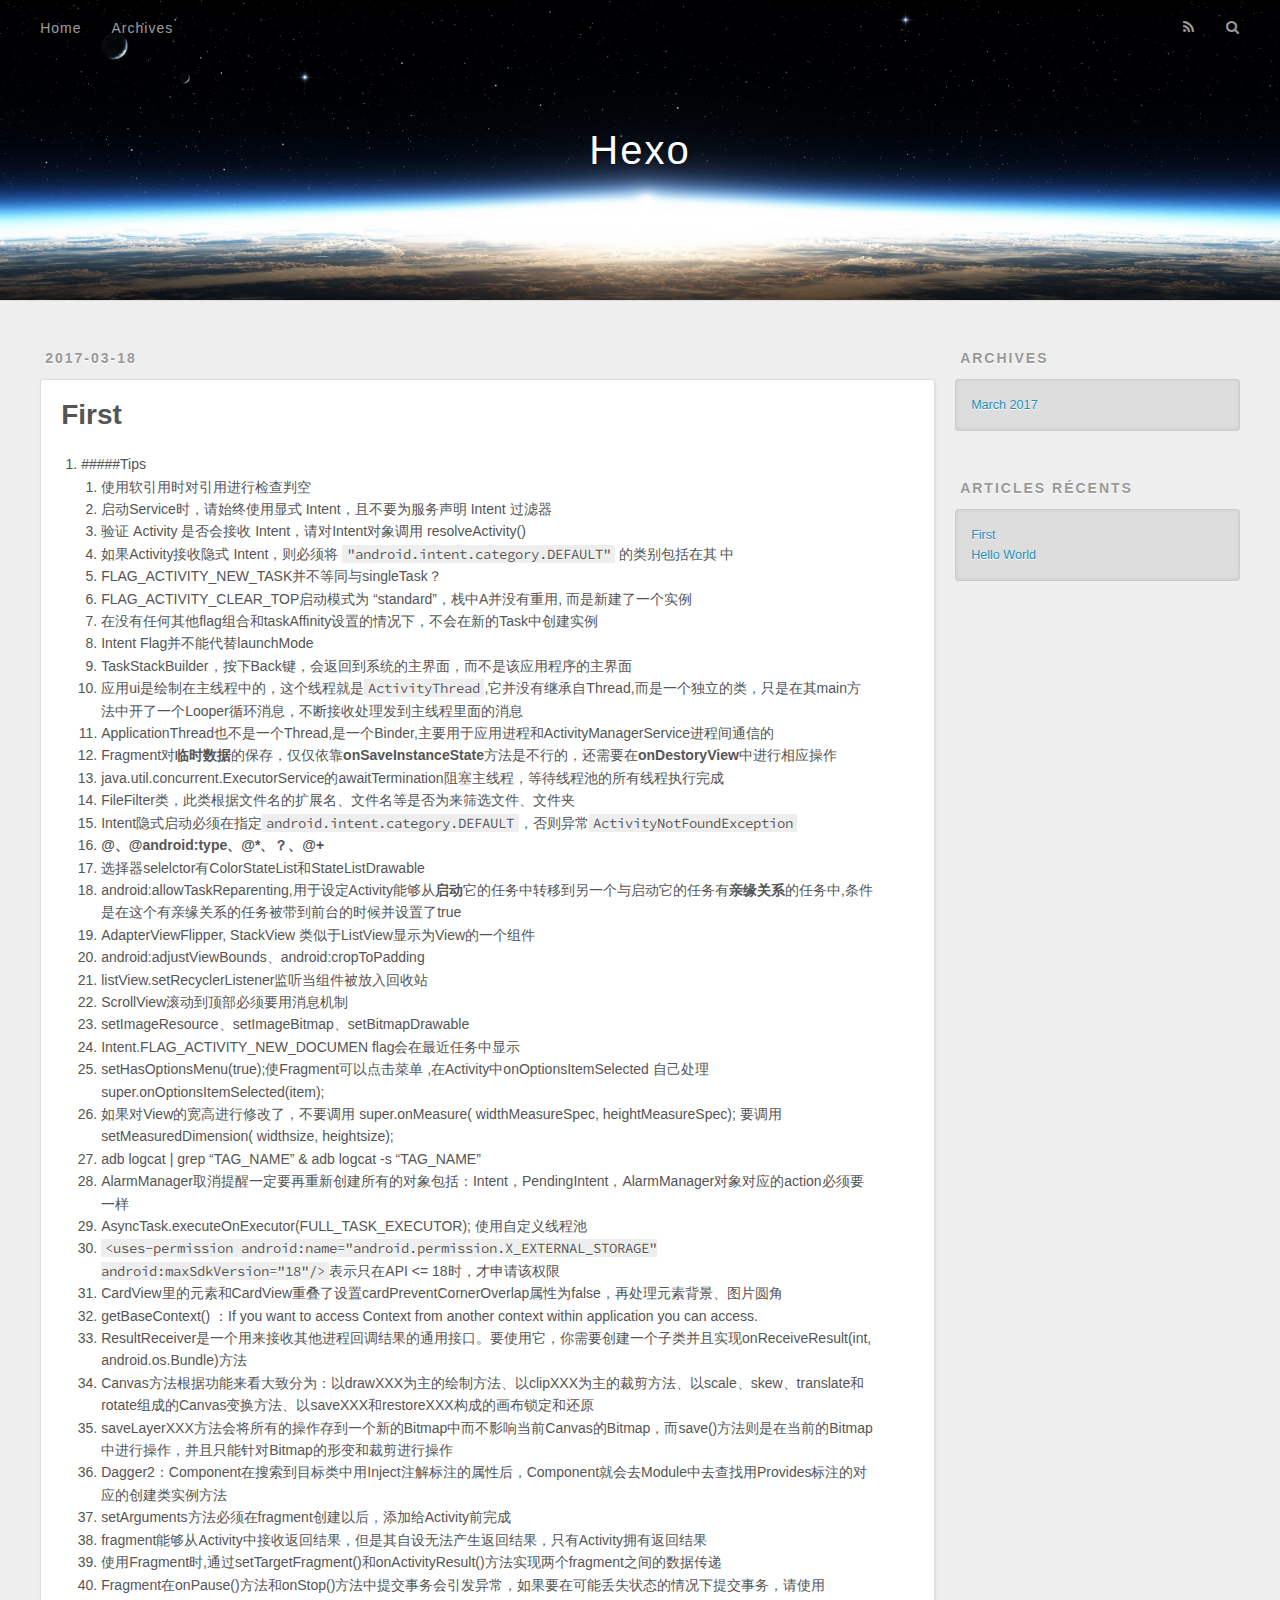
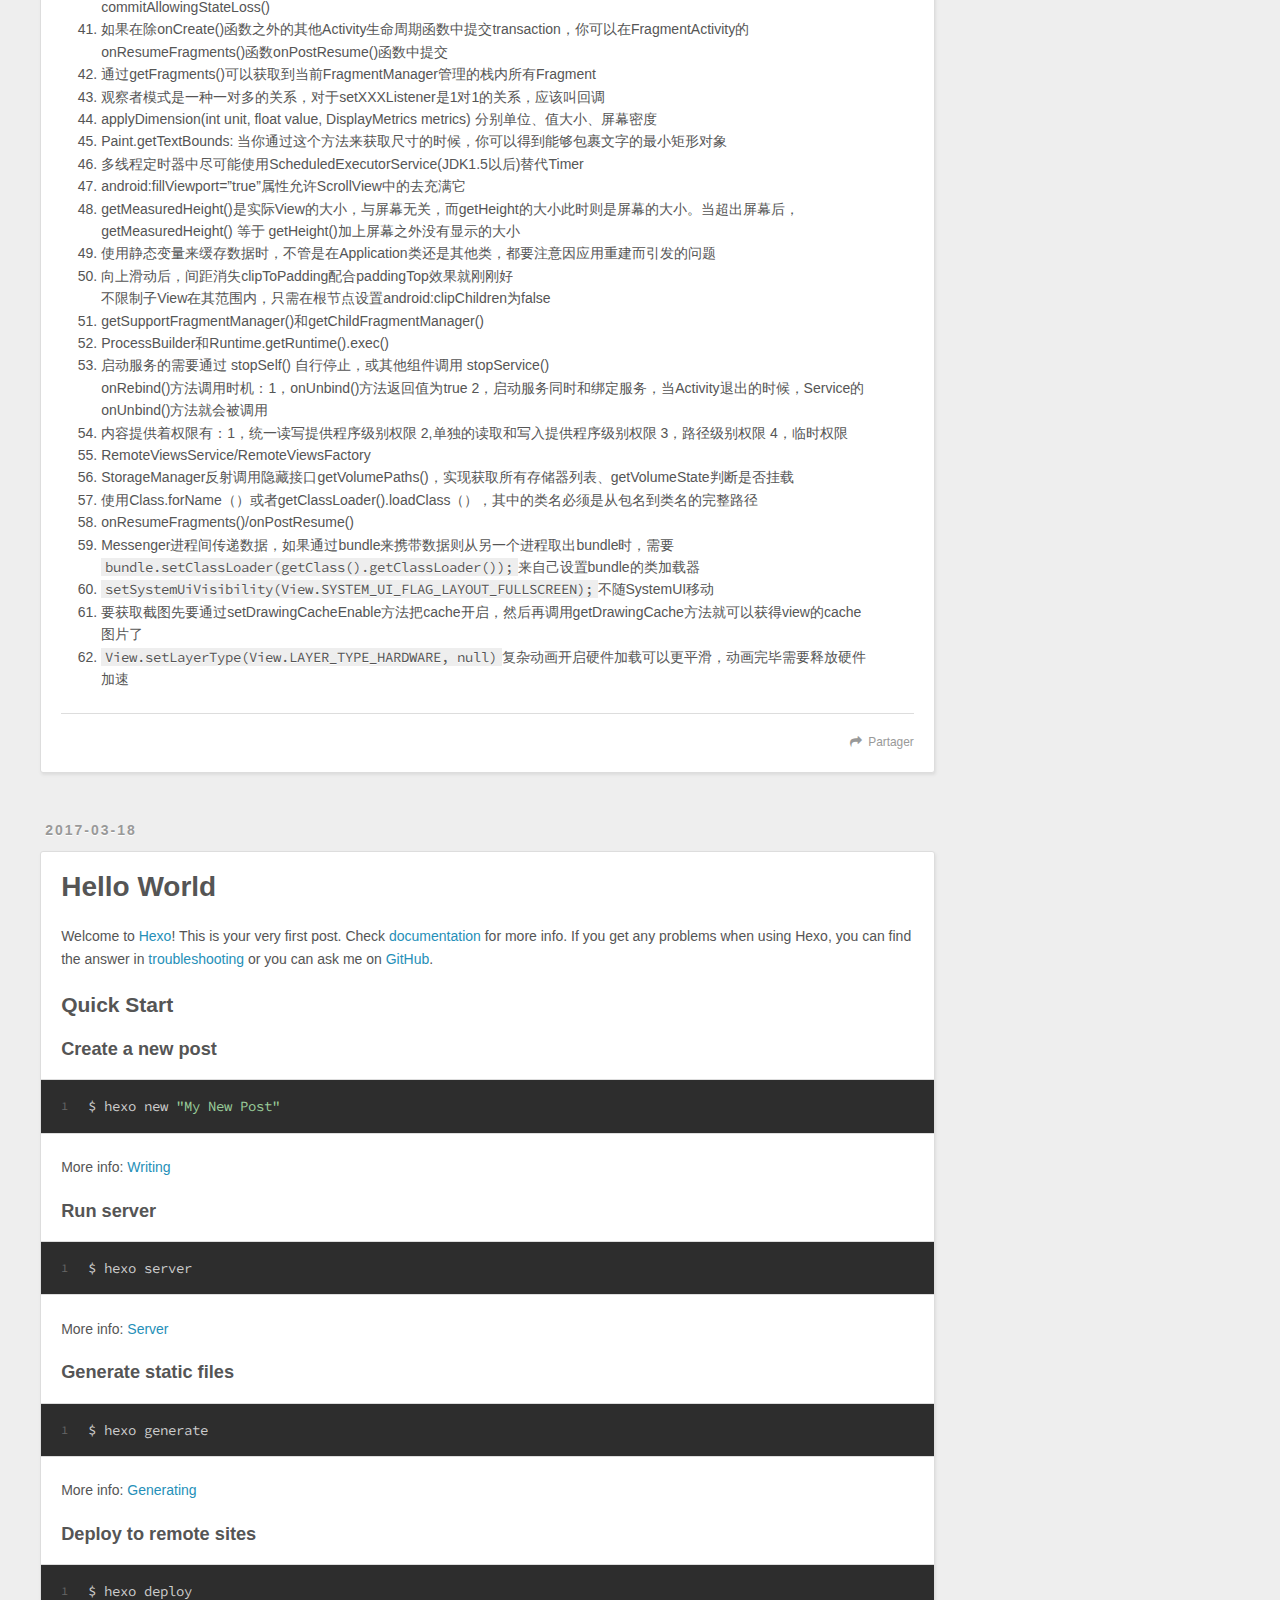
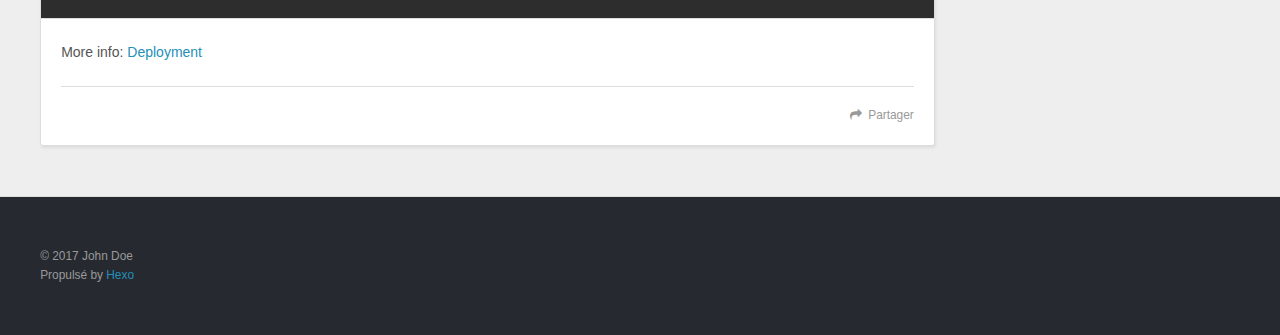
==== commit b78003ea: "Site updated: 2017-03-18 13:32:55" ====
--- a/index.html
+++ b/index.html
@@ -61,60 +61,25 @@
       <div class="outer">
         <section id="main">
   
-    <article id="post-hello-world" class="article article-type-post" itemscope itemprop="blogPost">
-  <div class="article-meta">
-    <a href="/2017/03/18/hello-world/" class="article-date">
-  <time datetime="2017-03-18T04:22:18.000Z" itemprop="datePublished">2017-03-18</time>
-</a>
-    
-  </div>
-  <div class="article-inner">
-    
-    
-      <header class="article-header">
-        
-  
-    <h1 itemprop="name">
-      <a class="article-title" href="/2017/03/18/hello-world/">Hello World</a>
-    </h1>
-  
-
-      </header>
-    
-    <div class="article-entry" itemprop="articleBody">
-      
-        <p>Welcome to <a href="https://hexo.io/" target="_blank" rel="external">Hexo</a>! This is your very first post. Check <a href="https://hexo.io/docs/" target="_blank" rel="external">documentation</a> for more info. If you get any problems when using Hexo, you can find the answer in <a href="https://hexo.io/docs/troubleshooting.html" target="_blank" rel="external">troubleshooting</a> or you can ask me on <a href="https://github.com/hexojs/hexo/issues" target="_blank" rel="external">GitHub</a>.</p>
-<h2 id="Quick-Start"><a href="#Quick-Start" class="headerlink" title="Quick Start"></a>Quick Start</h2><h3 id="Create-a-new-post"><a href="#Create-a-new-post" class="headerlink" title="Create a new post"></a>Create a new post</h3><figure class="highlight bash"><table><tr><td class="gutter"><pre><div class="line">1</div></pre></td><td class="code"><pre><div class="line">$ hexo new <span class="string">"My New Post"</span></div></pre></td></tr></table></figure>
-<p>More info: <a href="https://hexo.io/docs/writing.html" target="_blank" rel="external">Writing</a></p>
-<h3 id="Run-server"><a href="#Run-server" class="headerlink" title="Run server"></a>Run server</h3><figure class="highlight bash"><table><tr><td class="gutter"><pre><div class="line">1</div></pre></td><td class="code"><pre><div class="line">$ hexo server</div></pre></td></tr></table></figure>
-<p>More info: <a href="https://hexo.io/docs/server.html" target="_blank" rel="external">Server</a></p>
-<h3 id="Generate-static-files"><a href="#Generate-static-files" class="headerlink" title="Generate static files"></a>Generate static files</h3><figure class="highlight bash"><table><tr><td class="gutter"><pre><div class="line">1</div></pre></td><td class="code"><pre><div class="line">$ hexo generate</div></pre></td></tr></table></figure>
-<p>More info: <a href="https://hexo.io/docs/generating.html" target="_blank" rel="external">Generating</a></p>
-<h3 id="Deploy-to-remote-sites"><a href="#Deploy-to-remote-sites" class="headerlink" title="Deploy to remote sites"></a>Deploy to remote sites</h3><figure class="highlight bash"><table><tr><td class="gutter"><pre><div class="line">1</div></pre></td><td class="code"><pre><div class="line">$ hexo deploy</div></pre></td></tr></table></figure>
-<p>More info: <a href="https://hexo.io/docs/deployment.html" target="_blank" rel="external">Deployment</a></p>
-
-      
-    </div>
-    <footer class="article-footer">
-      <a data-url="http://yoursite.com/2017/03/18/hello-world/" data-id="cj0etedld0000hir6gs5vtjjd" class="article-share-link">Partager</a>
-      
-      
-    </footer>
-  </div>
-  
-</article>
-
-
-  
     <article id="post-Frist" class="article article-type-post" itemscope itemprop="blogPost">
   <div class="article-meta">
     <a href="/2017/03/18/Frist/" class="article-date">
-  <time datetime="2017-03-18T04:22:18.000Z" itemprop="datePublished">2017-03-18</time>
+  <time datetime="2017-03-18T05:29:34.000Z" itemprop="datePublished">2017-03-18</time>
 </a>
     
   </div>
   <div class="article-inner">
     
+    
+      <header class="article-header">
+        
+  
+    <h1 itemprop="name">
+      <a class="article-title" href="/2017/03/18/Frist/">First</a>
+    </h1>
+  
+
+      </header>
     
     <div class="article-entry" itemprop="articleBody">
       
@@ -190,7 +155,52 @@
       
     </div>
     <footer class="article-footer">
-      <a data-url="http://yoursite.com/2017/03/18/Frist/" data-id="cj0etedlh0001hir6d51hd4cw" class="article-share-link">Partager</a>
+      <a data-url="http://yoursite.com/2017/03/18/Frist/" data-id="cj0ethjax0000inr6t9446poq" class="article-share-link">Partager</a>
+      
+      
+    </footer>
+  </div>
+  
+</article>
+
+
+  
+    <article id="post-hello-world" class="article article-type-post" itemscope itemprop="blogPost">
+  <div class="article-meta">
+    <a href="/2017/03/18/hello-world/" class="article-date">
+  <time datetime="2017-03-18T04:22:18.000Z" itemprop="datePublished">2017-03-18</time>
+</a>
+    
+  </div>
+  <div class="article-inner">
+    
+    
+      <header class="article-header">
+        
+  
+    <h1 itemprop="name">
+      <a class="article-title" href="/2017/03/18/hello-world/">Hello World</a>
+    </h1>
+  
+
+      </header>
+    
+    <div class="article-entry" itemprop="articleBody">
+      
+        <p>Welcome to <a href="https://hexo.io/" target="_blank" rel="external">Hexo</a>! This is your very first post. Check <a href="https://hexo.io/docs/" target="_blank" rel="external">documentation</a> for more info. If you get any problems when using Hexo, you can find the answer in <a href="https://hexo.io/docs/troubleshooting.html" target="_blank" rel="external">troubleshooting</a> or you can ask me on <a href="https://github.com/hexojs/hexo/issues" target="_blank" rel="external">GitHub</a>.</p>
+<h2 id="Quick-Start"><a href="#Quick-Start" class="headerlink" title="Quick Start"></a>Quick Start</h2><h3 id="Create-a-new-post"><a href="#Create-a-new-post" class="headerlink" title="Create a new post"></a>Create a new post</h3><figure class="highlight bash"><table><tr><td class="gutter"><pre><div class="line">1</div></pre></td><td class="code"><pre><div class="line">$ hexo new <span class="string">"My New Post"</span></div></pre></td></tr></table></figure>
+<p>More info: <a href="https://hexo.io/docs/writing.html" target="_blank" rel="external">Writing</a></p>
+<h3 id="Run-server"><a href="#Run-server" class="headerlink" title="Run server"></a>Run server</h3><figure class="highlight bash"><table><tr><td class="gutter"><pre><div class="line">1</div></pre></td><td class="code"><pre><div class="line">$ hexo server</div></pre></td></tr></table></figure>
+<p>More info: <a href="https://hexo.io/docs/server.html" target="_blank" rel="external">Server</a></p>
+<h3 id="Generate-static-files"><a href="#Generate-static-files" class="headerlink" title="Generate static files"></a>Generate static files</h3><figure class="highlight bash"><table><tr><td class="gutter"><pre><div class="line">1</div></pre></td><td class="code"><pre><div class="line">$ hexo generate</div></pre></td></tr></table></figure>
+<p>More info: <a href="https://hexo.io/docs/generating.html" target="_blank" rel="external">Generating</a></p>
+<h3 id="Deploy-to-remote-sites"><a href="#Deploy-to-remote-sites" class="headerlink" title="Deploy to remote sites"></a>Deploy to remote sites</h3><figure class="highlight bash"><table><tr><td class="gutter"><pre><div class="line">1</div></pre></td><td class="code"><pre><div class="line">$ hexo deploy</div></pre></td></tr></table></figure>
+<p>More info: <a href="https://hexo.io/docs/deployment.html" target="_blank" rel="external">Deployment</a></p>
+
+      
+    </div>
+    <footer class="article-footer">
+      <a data-url="http://yoursite.com/2017/03/18/hello-world/" data-id="cj0ethjb30001inr6s03dnvhh" class="article-share-link">Partager</a>
       
       
     </footer>
@@ -230,11 +240,11 @@
       <ul>
         
           <li>
+            <a href="/2017/03/18/Frist/">First</a>
+          </li>
+        
+          <li>
             <a href="/2017/03/18/hello-world/">Hello World</a>
-          </li>
-        
-          <li>
-            <a href="/2017/03/18/Frist/">(no title)</a>
           </li>
         
       </ul>
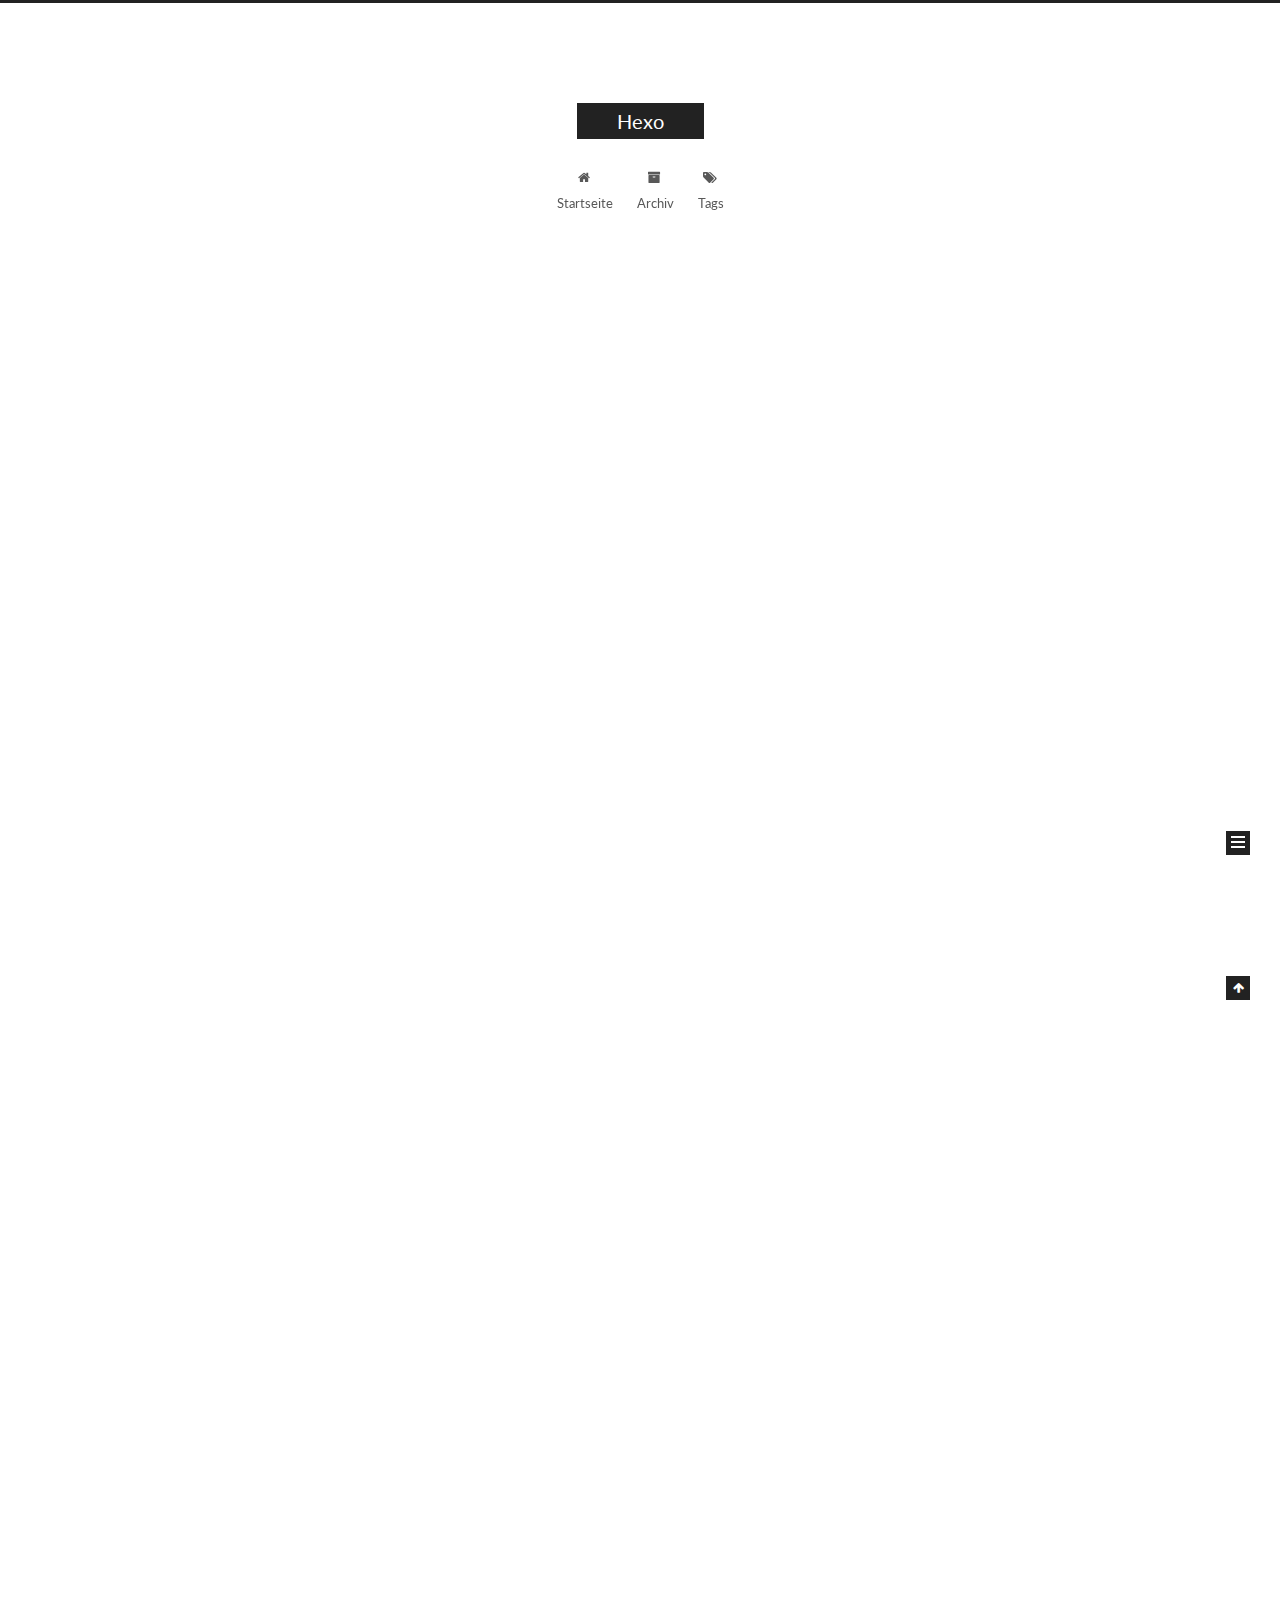
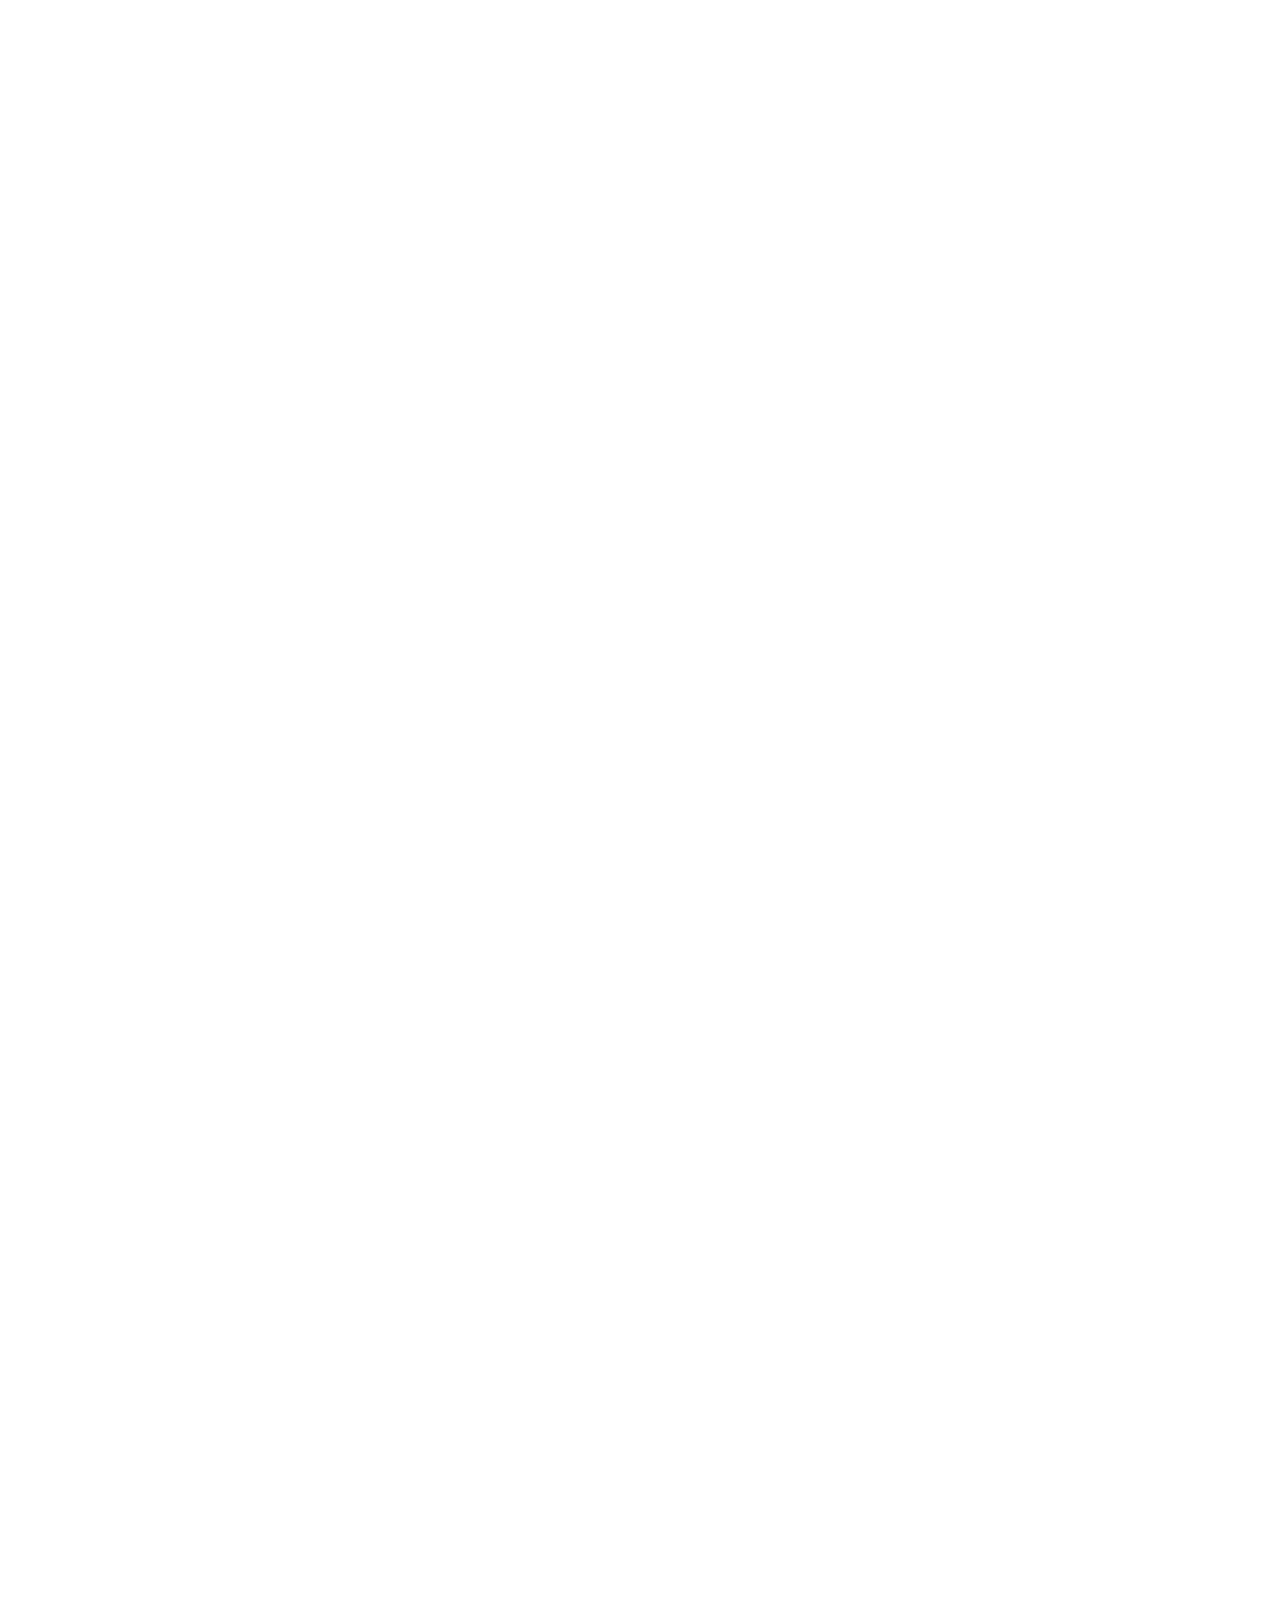
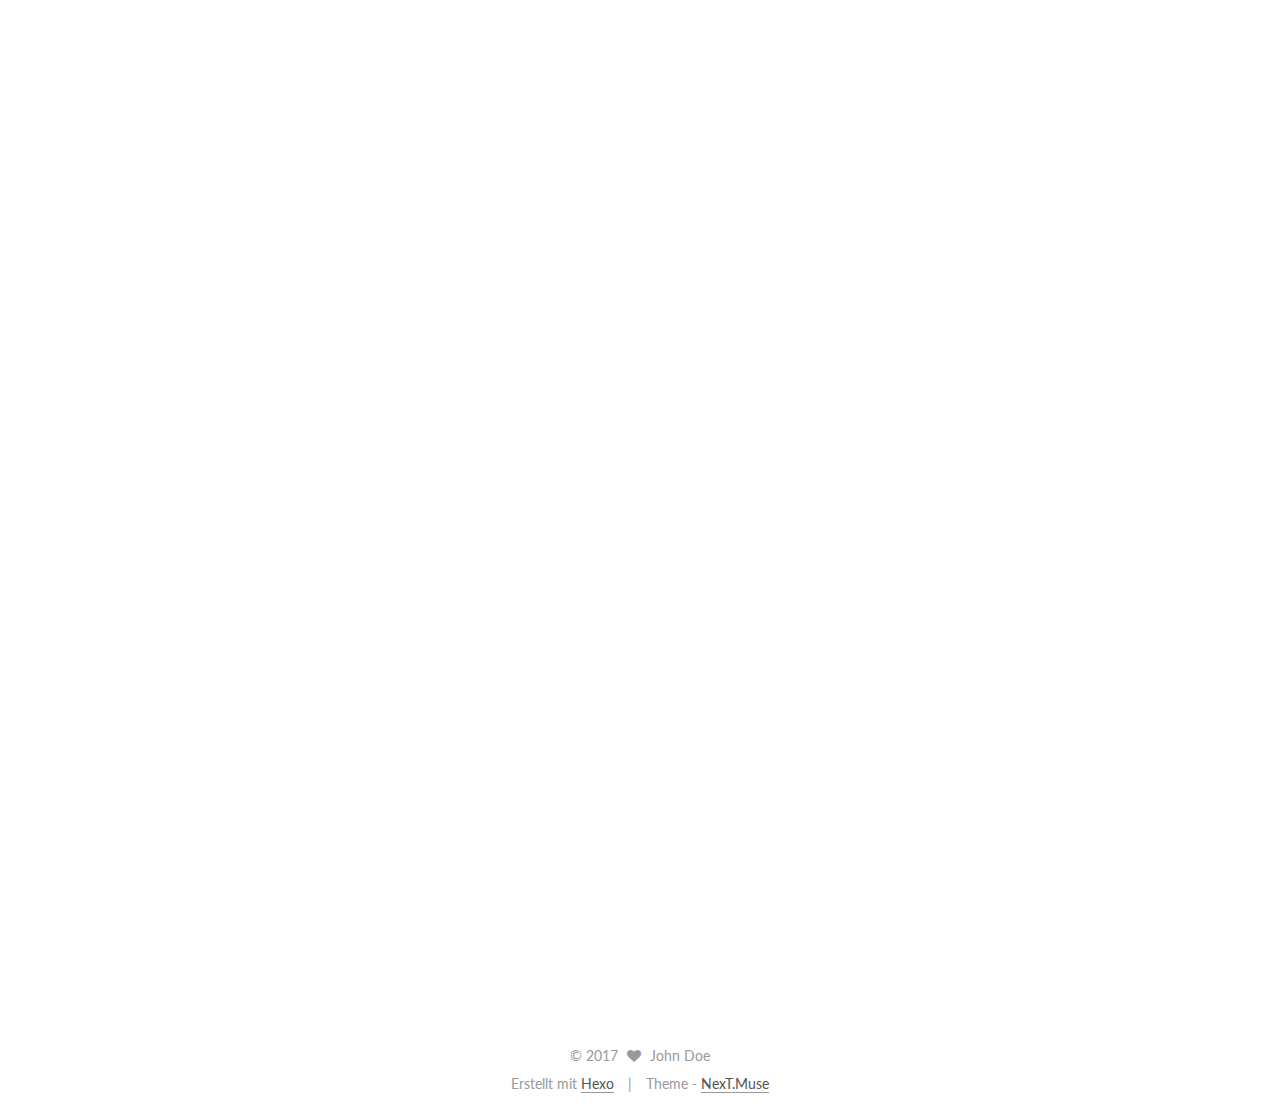
==== commit 270c2663: "Site updated: 2017-03-18 16:34:28" ====
--- a/index.html
+++ b/index.html
@@ -1,89 +1,330 @@
-<!DOCTYPE html>
-<html>
+<!doctype html>
+
+
+
+  
+
+
+<html class="theme-next muse use-motion" lang="">
 <head>
-  <meta charset="utf-8">
-  
-  <title>Hexo</title>
-  <meta name="viewport" content="width=device-width, initial-scale=1, maximum-scale=1">
-  <meta property="og:type" content="website">
+  <meta charset="UTF-8"/>
+<meta http-equiv="X-UA-Compatible" content="IE=edge" />
+<meta name="viewport" content="width=device-width, initial-scale=1, maximum-scale=1"/>
+
+
+
+<meta http-equiv="Cache-Control" content="no-transform" />
+<meta http-equiv="Cache-Control" content="no-siteapp" />
+
+
+
+
+
+
+
+
+
+
+
+
+
+
+
+  
+  
+  <link href="/lib/fancybox/source/jquery.fancybox.css?v=2.1.5" rel="stylesheet" type="text/css" />
+
+
+
+
+  
+  
+  
+  
+
+  
+    
+    
+  
+
+  
+
+  
+
+  
+
+  
+
+  
+    
+    
+    <link href="//fonts.googleapis.com/css?family=Lato:300,300italic,400,400italic,700,700italic&subset=latin,latin-ext" rel="stylesheet" type="text/css">
+  
+
+
+
+
+
+
+<link href="/lib/font-awesome/css/font-awesome.min.css?v=4.6.2" rel="stylesheet" type="text/css" />
+
+<link href="/css/main.css?v=5.1.0" rel="stylesheet" type="text/css" />
+
+
+  <meta name="keywords" content="Hexo, NexT" />
+
+
+
+
+
+
+
+
+  <link rel="shortcut icon" type="image/x-icon" href="/favicon.ico?v=5.1.0" />
+
+
+
+
+
+
+<meta property="og:type" content="website">
 <meta property="og:title" content="Hexo">
 <meta property="og:url" content="http://yoursite.com/index.html">
 <meta property="og:site_name" content="Hexo">
 <meta name="twitter:card" content="summary">
 <meta name="twitter:title" content="Hexo">
-  
-    <link rel="alternate" href="/atom.xml" title="Hexo" type="application/atom+xml">
-  
-  
-    <link rel="icon" href="/favicon.png">
-  
-  
-    <link href="//fonts.googleapis.com/css?family=Source+Code+Pro" rel="stylesheet" type="text/css">
-  
-  <link rel="stylesheet" href="/css/style.css">
-  
-
+
+
+
+<script type="text/javascript" id="hexo.configurations">
+  var NexT = window.NexT || {};
+  var CONFIG = {
+    root: '/',
+    scheme: 'Muse',
+    sidebar: {"position":"left","display":"post","offset":12,"offset_float":0,"b2t":false,"scrollpercent":false},
+    fancybox: true,
+    motion: true,
+    duoshuo: {
+      userId: '0',
+      author: 'Author'
+    },
+    algolia: {
+      applicationID: '',
+      apiKey: '',
+      indexName: '',
+      hits: {"per_page":10},
+      labels: {"input_placeholder":"Search for Posts","hits_empty":"We didn't find any results for the search: ${query}","hits_stats":"${hits} results found in ${time} ms"}
+    }
+  };
+</script>
+
+
+
+  <link rel="canonical" href="http://yoursite.com/"/>
+
+
+
+
+
+  <title> Hexo </title>
 </head>
 
-<body>
-  <div id="container">
-    <div id="wrap">
-      <header id="header">
-  <div id="banner"></div>
-  <div id="header-outer" class="outer">
-    <div id="header-title" class="inner">
-      <h1 id="logo-wrap">
-        <a href="/" id="logo">Hexo</a>
-      </h1>
-      
-    </div>
-    <div id="header-inner" class="inner">
-      <nav id="main-nav">
-        <a id="main-nav-toggle" class="nav-icon"></a>
-        
-          <a class="main-nav-link" href="/">Home</a>
-        
-          <a class="main-nav-link" href="/archives">Archives</a>
-        
-      </nav>
-      <nav id="sub-nav">
-        
-          <a id="nav-rss-link" class="nav-icon" href="/atom.xml" title="Flux RSS"></a>
-        
-        <a id="nav-search-btn" class="nav-icon" title="Rechercher"></a>
-      </nav>
-      <div id="search-form-wrap">
-        <form action="//google.com/search" method="get" accept-charset="UTF-8" class="search-form"><input type="search" name="q" results="0" class="search-form-input" placeholder="Search"><button type="submit" class="search-form-submit">&#xF002;</button><input type="hidden" name="sitesearch" value="http://yoursite.com"></form>
-      </div>
-    </div>
+<body itemscope itemtype="http://schema.org/WebPage" lang="">
+
+  
+
+
+
+
+
+
+
+
+
+
+
+
+
+
+  
+  
+    
+  
+
+  <div class="container one-collumn sidebar-position-left 
+   page-home 
+ ">
+    <div class="headband"></div>
+
+    <header id="header" class="header" itemscope itemtype="http://schema.org/WPHeader">
+      <div class="header-inner"><div class="site-brand-wrapper">
+  <div class="site-meta ">
+    
+
+    <div class="custom-logo-site-title">
+      <a href="/"  class="brand" rel="start">
+        <span class="logo-line-before"><i></i></span>
+        <span class="site-title">Hexo</span>
+        <span class="logo-line-after"><i></i></span>
+      </a>
+    </div>
+      
+        <p class="site-subtitle"></p>
+      
   </div>
-</header>
-      <div class="outer">
-        <section id="main">
-  
-    <article id="post-Frist" class="article article-type-post" itemscope itemprop="blogPost">
-  <div class="article-meta">
-    <a href="/2017/03/18/Frist/" class="article-date">
-  <time datetime="2017-03-18T05:29:34.000Z" itemprop="datePublished">2017-03-18</time>
-</a>
-    
+
+  <div class="site-nav-toggle">
+    <button>
+      <span class="btn-bar"></span>
+      <span class="btn-bar"></span>
+      <span class="btn-bar"></span>
+    </button>
   </div>
-  <div class="article-inner">
-    
-    
-      <header class="article-header">
-        
-  
-    <h1 itemprop="name">
-      <a class="article-title" href="/2017/03/18/Frist/">First</a>
-    </h1>
-  
-
+</div>
+
+<nav class="site-nav">
+  
+
+  
+    <ul id="menu" class="menu">
+      
+        
+        <li class="menu-item menu-item-home">
+          <a href="/" rel="section">
+            
+              <i class="menu-item-icon fa fa-fw fa-home"></i> <br />
+            
+            Startseite
+          </a>
+        </li>
+      
+        
+        <li class="menu-item menu-item-archives">
+          <a href="/archives" rel="section">
+            
+              <i class="menu-item-icon fa fa-fw fa-archive"></i> <br />
+            
+            Archiv
+          </a>
+        </li>
+      
+        
+        <li class="menu-item menu-item-tags">
+          <a href="/tags" rel="section">
+            
+              <i class="menu-item-icon fa fa-fw fa-tags"></i> <br />
+            
+            Tags
+          </a>
+        </li>
+      
+
+      
+    </ul>
+  
+
+  
+</nav>
+
+
+
+ </div>
+    </header>
+
+    <main id="main" class="main">
+      <div class="main-inner">
+        <div class="content-wrap">
+          <div id="content" class="content">
+            
+  <section id="posts" class="posts-expand">
+    
+      
+
+  
+
+  
+  
+  
+
+  <article class="post post-type-normal " itemscope itemtype="http://schema.org/Article">
+    <link itemprop="mainEntityOfPage" href="http://yoursite.com/2017/03/18/Frist/">
+
+    <span hidden itemprop="author" itemscope itemtype="http://schema.org/Person">
+      <meta itemprop="name" content="John Doe">
+      <meta itemprop="description" content="">
+      <meta itemprop="image" content="/images/avatar.gif">
+    </span>
+
+    <span hidden itemprop="publisher" itemscope itemtype="http://schema.org/Organization">
+      <meta itemprop="name" content="Hexo">
+    </span>
+
+    
+      <header class="post-header">
+
+        
+        
+          <h1 class="post-title" itemprop="name headline">
+            
+            
+              
+                
+                <a class="post-title-link" href="/2017/03/18/Frist/" itemprop="url">
+                  First
+                </a>
+              
+            
+          </h1>
+        
+
+        <div class="post-meta">
+          <span class="post-time">
+            
+              <span class="post-meta-item-icon">
+                <i class="fa fa-calendar-o"></i>
+              </span>
+              
+                <span class="post-meta-item-text">Veröffentlicht am</span>
+              
+              <time title="Post created" itemprop="dateCreated datePublished" datetime="2017-03-18T13:29:34+08:00">
+                2017-03-18
+              </time>
+            
+
+            
+
+            
+          </span>
+
+          
+
+          
+            
+          
+
+          
+          
+
+          
+
+          
+
+          
+
+        </div>
       </header>
     
-    <div class="article-entry" itemprop="articleBody">
-      
-        <ol>
+
+
+    <div class="post-body" itemprop="articleBody">
+
+      
+      
+
+      
+        
+          
+            <ol>
 <li>#####Tips<ol>
 <li>使用软引用时对引用进行检查判空</li>
 <li>启动Service时，请始终使用显式 Intent，且不要为服务声明 Intent 过滤器</li>
@@ -152,42 +393,126 @@
 </li>
 </ol>
 
-      
-    </div>
-    <footer class="article-footer">
-      <a data-url="http://yoursite.com/2017/03/18/Frist/" data-id="cj0ethjax0000inr6t9446poq" class="article-share-link">Partager</a>
-      
+          
+        
+      
+    </div>
+
+    <div>
+      
+    </div>
+
+    <div>
+      
+    </div>
+
+    <div>
+      
+    </div>
+
+    <footer class="post-footer">
+      
+
+      
+
+      
+
+      
+      
+        <div class="post-eof"></div>
       
     </footer>
-  </div>
-  
-</article>
-
-
-  
-    <article id="post-hello-world" class="article article-type-post" itemscope itemprop="blogPost">
-  <div class="article-meta">
-    <a href="/2017/03/18/hello-world/" class="article-date">
-  <time datetime="2017-03-18T04:22:18.000Z" itemprop="datePublished">2017-03-18</time>
-</a>
-    
-  </div>
-  <div class="article-inner">
-    
-    
-      <header class="article-header">
-        
-  
-    <h1 itemprop="name">
-      <a class="article-title" href="/2017/03/18/hello-world/">Hello World</a>
-    </h1>
-  
-
+  </article>
+
+
+    
+      
+
+  
+
+  
+  
+  
+
+  <article class="post post-type-normal " itemscope itemtype="http://schema.org/Article">
+    <link itemprop="mainEntityOfPage" href="http://yoursite.com/2017/03/18/hello-world/">
+
+    <span hidden itemprop="author" itemscope itemtype="http://schema.org/Person">
+      <meta itemprop="name" content="John Doe">
+      <meta itemprop="description" content="">
+      <meta itemprop="image" content="/images/avatar.gif">
+    </span>
+
+    <span hidden itemprop="publisher" itemscope itemtype="http://schema.org/Organization">
+      <meta itemprop="name" content="Hexo">
+    </span>
+
+    
+      <header class="post-header">
+
+        
+        
+          <h1 class="post-title" itemprop="name headline">
+            
+            
+              
+                
+                <a class="post-title-link" href="/2017/03/18/hello-world/" itemprop="url">
+                  Hello World
+                </a>
+              
+            
+          </h1>
+        
+
+        <div class="post-meta">
+          <span class="post-time">
+            
+              <span class="post-meta-item-icon">
+                <i class="fa fa-calendar-o"></i>
+              </span>
+              
+                <span class="post-meta-item-text">Veröffentlicht am</span>
+              
+              <time title="Post created" itemprop="dateCreated datePublished" datetime="2017-03-18T12:22:18+08:00">
+                2017-03-18
+              </time>
+            
+
+            
+
+            
+          </span>
+
+          
+
+          
+            
+          
+
+          
+          
+
+          
+
+          
+
+          
+
+        </div>
       </header>
     
-    <div class="article-entry" itemprop="articleBody">
-      
-        <p>Welcome to <a href="https://hexo.io/" target="_blank" rel="external">Hexo</a>! This is your very first post. Check <a href="https://hexo.io/docs/" target="_blank" rel="external">documentation</a> for more info. If you get any problems when using Hexo, you can find the answer in <a href="https://hexo.io/docs/troubleshooting.html" target="_blank" rel="external">troubleshooting</a> or you can ask me on <a href="https://github.com/hexojs/hexo/issues" target="_blank" rel="external">GitHub</a>.</p>
+
+
+    <div class="post-body" itemprop="articleBody">
+
+      
+      
+
+      
+        
+          
+            <p>Welcome to <a href="https://hexo.io/" target="_blank" rel="external">Hexo</a>! This is your very first post. Check <a href="https://hexo.io/docs/" target="_blank" rel="external">documentation</a> for more info. If you get any problems when using Hexo, you can find the answer in <a href="https://hexo.io/docs/troubleshooting.html" target="_blank" rel="external">troubleshooting</a> or you can ask me on <a href="https://github.com/hexojs/hexo/issues" target="_blank" rel="external">GitHub</a>.</p>
 <h2 id="Quick-Start"><a href="#Quick-Start" class="headerlink" title="Quick Start"></a>Quick Start</h2><h3 id="Create-a-new-post"><a href="#Create-a-new-post" class="headerlink" title="Create a new post"></a>Create a new post</h3><figure class="highlight bash"><table><tr><td class="gutter"><pre><div class="line">1</div></pre></td><td class="code"><pre><div class="line">$ hexo new <span class="string">"My New Post"</span></div></pre></td></tr></table></figure>
 <p>More info: <a href="https://hexo.io/docs/writing.html" target="_blank" rel="external">Writing</a></p>
 <h3 id="Run-server"><a href="#Run-server" class="headerlink" title="Run server"></a>Run server</h3><figure class="highlight bash"><table><tr><td class="gutter"><pre><div class="line">1</div></pre></td><td class="code"><pre><div class="line">$ hexo server</div></pre></td></tr></table></figure>
@@ -197,92 +522,270 @@
 <h3 id="Deploy-to-remote-sites"><a href="#Deploy-to-remote-sites" class="headerlink" title="Deploy to remote sites"></a>Deploy to remote sites</h3><figure class="highlight bash"><table><tr><td class="gutter"><pre><div class="line">1</div></pre></td><td class="code"><pre><div class="line">$ hexo deploy</div></pre></td></tr></table></figure>
 <p>More info: <a href="https://hexo.io/docs/deployment.html" target="_blank" rel="external">Deployment</a></p>
 
-      
-    </div>
-    <footer class="article-footer">
-      <a data-url="http://yoursite.com/2017/03/18/hello-world/" data-id="cj0ethjb30001inr6s03dnvhh" class="article-share-link">Partager</a>
-      
+          
+        
+      
+    </div>
+
+    <div>
+      
+    </div>
+
+    <div>
+      
+    </div>
+
+    <div>
+      
+    </div>
+
+    <footer class="post-footer">
+      
+
+      
+
+      
+
+      
+      
+        <div class="post-eof"></div>
       
     </footer>
+  </article>
+
+
+    
+  </section>
+
+  
+
+          
+          </div>
+          
+
+
+          
+
+        </div>
+        
+          
+  
+  <div class="sidebar-toggle">
+    <div class="sidebar-toggle-line-wrap">
+      <span class="sidebar-toggle-line sidebar-toggle-line-first"></span>
+      <span class="sidebar-toggle-line sidebar-toggle-line-middle"></span>
+      <span class="sidebar-toggle-line sidebar-toggle-line-last"></span>
+    </div>
   </div>
-  
-</article>
-
-
-  
-
-</section>
-        
-          <aside id="sidebar">
-  
-    
-
-  
-    
-
-  
-    
-  
-    
-  <div class="widget-wrap">
-    <h3 class="widget-title">Archives</h3>
-    <div class="widget">
-      <ul class="archive-list"><li class="archive-list-item"><a class="archive-list-link" href="/archives/2017/03/">March 2017</a></li></ul>
-    </div>
+
+  <aside id="sidebar" class="sidebar">
+    <div class="sidebar-inner">
+
+      
+
+      
+
+      <section class="site-overview sidebar-panel sidebar-panel-active">
+        <div class="site-author motion-element" itemprop="author" itemscope itemtype="http://schema.org/Person">
+          <img class="site-author-image" itemprop="image"
+               src="/images/avatar.gif"
+               alt="John Doe" />
+          <p class="site-author-name" itemprop="name">John Doe</p>
+           
+              <p class="site-description motion-element" itemprop="description"></p>
+          
+        </div>
+        <nav class="site-state motion-element">
+
+          
+            <div class="site-state-item site-state-posts">
+              <a href="/archives">
+                <span class="site-state-item-count">2</span>
+                <span class="site-state-item-name">Artikel</span>
+              </a>
+            </div>
+          
+
+          
+
+          
+
+        </nav>
+
+        
+
+        <div class="links-of-author motion-element">
+          
+        </div>
+
+        
+        
+
+        
+        
+
+        
+
+
+      </section>
+
+      
+
+      
+
+    </div>
+  </aside>
+
+
+        
+      </div>
+    </main>
+
+    <footer id="footer" class="footer">
+      <div class="footer-inner">
+        <div class="copyright" >
+  
+  &copy; 
+  <span itemprop="copyrightYear">2017</span>
+  <span class="with-love">
+    <i class="fa fa-heart"></i>
+  </span>
+  <span class="author" itemprop="copyrightHolder">John Doe</span>
+</div>
+
+
+<div class="powered-by">
+  Erstellt mit  <a class="theme-link" href="https://hexo.io">Hexo</a>
+</div>
+
+<div class="theme-info">
+  Theme -
+  <a class="theme-link" href="https://github.com/iissnan/hexo-theme-next">
+    NexT.Muse
+  </a>
+</div>
+
+
+        
+
+        
+      </div>
+    </footer>
+
+    
+      <div class="back-to-top">
+        <i class="fa fa-arrow-up"></i>
+        
+      </div>
+    
+    
   </div>
 
-
-  
-    
-  <div class="widget-wrap">
-    <h3 class="widget-title">Articles récents</h3>
-    <div class="widget">
-      <ul>
-        
-          <li>
-            <a href="/2017/03/18/Frist/">First</a>
-          </li>
-        
-          <li>
-            <a href="/2017/03/18/hello-world/">Hello World</a>
-          </li>
-        
-      </ul>
-    </div>
-  </div>
-
-  
-</aside>
-        
-      </div>
-      <footer id="footer">
-  
-  <div class="outer">
-    <div id="footer-info" class="inner">
-      &copy; 2017 John Doe<br>
-      Propulsé by <a href="http://hexo.io/" target="_blank">Hexo</a>
-    </div>
-  </div>
-</footer>
-    </div>
-    <nav id="mobile-nav">
-  
-    <a href="/" class="mobile-nav-link">Home</a>
-  
-    <a href="/archives" class="mobile-nav-link">Archives</a>
-  
-</nav>
-    
-
-<script src="//ajax.googleapis.com/ajax/libs/jquery/2.0.3/jquery.min.js"></script>
-
-
-  <link rel="stylesheet" href="/fancybox/jquery.fancybox.css">
-  <script src="/fancybox/jquery.fancybox.pack.js"></script>
-
-
-<script src="/js/script.js"></script>
-
-  </div>
+  
+
+<script type="text/javascript">
+  if (Object.prototype.toString.call(window.Promise) !== '[object Function]') {
+    window.Promise = null;
+  }
+</script>
+
+
+
+
+
+
+
+
+
+  
+
+
+
+
+  
+  <script type="text/javascript" src="/lib/jquery/index.js?v=2.1.3"></script>
+
+  
+  <script type="text/javascript" src="/lib/fastclick/lib/fastclick.min.js?v=1.0.6"></script>
+
+  
+  <script type="text/javascript" src="/lib/jquery_lazyload/jquery.lazyload.js?v=1.9.7"></script>
+
+  
+  <script type="text/javascript" src="/lib/velocity/velocity.min.js?v=1.2.1"></script>
+
+  
+  <script type="text/javascript" src="/lib/velocity/velocity.ui.min.js?v=1.2.1"></script>
+
+  
+  <script type="text/javascript" src="/lib/fancybox/source/jquery.fancybox.pack.js?v=2.1.5"></script>
+
+
+  
+
+
+  <script type="text/javascript" src="/js/src/utils.js?v=5.1.0"></script>
+
+  <script type="text/javascript" src="/js/src/motion.js?v=5.1.0"></script>
+
+
+
+  
+  
+
+  
+
+  
+
+
+  <script type="text/javascript" src="/js/src/bootstrap.js?v=5.1.0"></script>
+
+
+
+  
+
+
+
+  
+
+
+
+
+	
+
+
+
+
+
+  
+
+
+
+
+
+  
+
+
+
+
+
+  
+
+
+
+  
+  
+
+  
+
+  
+
+  
+
+  
+
+
+  
+
 </body>
-</html>+</html>
--- a/css/main.css
+++ b/css/main.css
@@ -0,0 +1,2533 @@
+/* normalize.css v3.0.2 | MIT License | git.io/normalize */
+html {
+  font-family: sans-serif; /* 1 */
+  -ms-text-size-adjust: 100%; /* 2 */
+  -webkit-text-size-adjust: 100%; /* 2 */
+}
+body {
+  margin: 0;
+}
+article,
+aside,
+details,
+figcaption,
+figure,
+footer,
+header,
+hgroup,
+main,
+menu,
+nav,
+section,
+summary {
+  display: block;
+}
+audio,
+canvas,
+progress,
+video {
+  display: inline-block; /* 1 */
+  vertical-align: baseline; /* 2 */
+}
+audio:not([controls]) {
+  display: none;
+  height: 0;
+}
+[hidden],
+template {
+  display: none;
+}
+a {
+  background-color: transparent;
+}
+a:active,
+a:hover {
+  outline: 0;
+}
+abbr[title] {
+  border-bottom: 1px dotted;
+}
+b,
+strong {
+  font-weight: bold;
+}
+dfn {
+  font-style: italic;
+}
+h1 {
+  font-size: 2em;
+  margin: 0.67em 0;
+}
+mark {
+  background: #ff0;
+  color: #000;
+}
+small {
+  font-size: 80%;
+}
+sub,
+sup {
+  font-size: 75%;
+  line-height: 0;
+  position: relative;
+  vertical-align: baseline;
+}
+sup {
+  top: -0.5em;
+}
+sub {
+  bottom: -0.25em;
+}
+img {
+  border: 0;
+}
+svg:not(:root) {
+  overflow: hidden;
+}
+figure {
+  margin: 1em 40px;
+}
+hr {
+  -moz-box-sizing: content-box;
+  box-sizing: content-box;
+  height: 0;
+}
+pre {
+  overflow: auto;
+}
+code,
+kbd,
+pre,
+samp {
+  font-family: monospace, monospace;
+  font-size: 1em;
+}
+button,
+input,
+optgroup,
+select,
+textarea {
+  color: inherit; /* 1 */
+  font: inherit; /* 2 */
+  margin: 0; /* 3 */
+}
+button {
+  overflow: visible;
+}
+button,
+select {
+  text-transform: none;
+}
+button,
+html input[type="button"],
+input[type="reset"],
+input[type="submit"] {
+  -webkit-appearance: button; /* 2 */
+  cursor: pointer; /* 3 */
+}
+button[disabled],
+html input[disabled] {
+  cursor: default;
+}
+button::-moz-focus-inner,
+input::-moz-focus-inner {
+  border: 0;
+  padding: 0;
+}
+input {
+  line-height: normal;
+}
+input[type="checkbox"],
+input[type="radio"] {
+  box-sizing: border-box; /* 1 */
+  padding: 0; /* 2 */
+}
+input[type="number"]::-webkit-inner-spin-button,
+input[type="number"]::-webkit-outer-spin-button {
+  height: auto;
+}
+input[type="search"] {
+  -webkit-appearance: textfield; /* 1 */
+  -moz-box-sizing: content-box;
+  -webkit-box-sizing: content-box; /* 2 */
+  box-sizing: content-box;
+}
+input[type="search"]::-webkit-search-cancel-button,
+input[type="search"]::-webkit-search-decoration {
+  -webkit-appearance: none;
+}
+fieldset {
+  border: 1px solid #c0c0c0;
+  margin: 0 2px;
+  padding: 0.35em 0.625em 0.75em;
+}
+legend {
+  border: 0; /* 1 */
+  padding: 0; /* 2 */
+}
+textarea {
+  overflow: auto;
+}
+optgroup {
+  font-weight: bold;
+}
+table {
+  border-collapse: collapse;
+  border-spacing: 0;
+}
+td,
+th {
+  padding: 0;
+}
+::selection {
+  background: #262a30;
+  color: #fff;
+}
+body {
+  position: relative;
+  font-family: 'Lato', "PingFang SC", "Microsoft YaHei", sans-serif;
+  font-size: 14px;
+  line-height: 2;
+  color: #555;
+  background: #fff;
+}
+@media (max-width: 767px) {
+  body {
+    padding-right: 0 !important;
+  }
+}
+@media (min-width: 768px) and (max-width: 991px) {
+  body {
+    padding-right: 0 !important;
+  }
+}
+@media (min-width: 1600px) {
+  body {
+    font-size: 16px;
+  }
+}
+h1,
+h2,
+h3,
+h4,
+h5,
+h6 {
+  margin: 0;
+  padding: 0;
+  font-weight: bold;
+  line-height: 1.5;
+  font-family: 'Lato', "PingFang SC", "Microsoft YaHei", sans-serif;
+}
+h2,
+h3,
+h4,
+h5,
+h6 {
+  margin: 20px 0 15px;
+}
+h1 {
+  font-size: 22px;
+}
+@media (max-width: 767px) {
+  h1 {
+    font-size: 18px;
+  }
+}
+h2 {
+  font-size: 20px;
+}
+@media (max-width: 767px) {
+  h2 {
+    font-size: 16px;
+  }
+}
+h3 {
+  font-size: 18px;
+}
+@media (max-width: 767px) {
+  h3 {
+    font-size: 14px;
+  }
+}
+h4 {
+  font-size: 16px;
+}
+@media (max-width: 767px) {
+  h4 {
+    font-size: 12px;
+  }
+}
+h5 {
+  font-size: 14px;
+}
+@media (max-width: 767px) {
+  h5 {
+    font-size: 10px;
+  }
+}
+h6 {
+  font-size: 12px;
+}
+@media (max-width: 767px) {
+  h6 {
+    font-size: 8px;
+  }
+}
+p {
+  margin: 0 0 25px 0;
+}
+a {
+  color: #555;
+  text-decoration: none;
+  border-bottom: 1px solid #999;
+  word-wrap: break-word;
+}
+a:hover {
+  color: #222;
+  border-bottom-color: #222;
+}
+blockquote {
+  margin: 0;
+  padding: 0;
+}
+img {
+  display: block;
+  margin: auto;
+  max-width: 100%;
+  height: auto;
+}
+hr {
+  margin: 40px 0;
+  height: 3px;
+  border: none;
+  background-color: #ddd;
+  background-image: repeating-linear-gradient(-45deg, #fff, #fff 4px, transparent 4px, transparent 8px);
+}
+blockquote {
+  padding: 0 15px;
+  color: #666;
+  border-left: 4px solid #ddd;
+}
+blockquote cite::before {
+  content: "-";
+  padding: 0 5px;
+}
+dt {
+  font-weight: 700;
+}
+dd {
+  margin: 0;
+  padding: 0;
+}
+.text-left {
+  text-align: left;
+}
+.text-center {
+  text-align: center;
+}
+.text-right {
+  text-align: right;
+}
+.text-justify {
+  text-align: justify;
+}
+.text-nowrap {
+  white-space: nowrap;
+}
+.text-lowercase {
+  text-transform: lowercase;
+}
+.text-uppercase {
+  text-transform: uppercase;
+}
+.text-capitalize {
+  text-transform: capitalize;
+}
+.center-block {
+  display: block;
+  margin-left: auto;
+  margin-right: auto;
+}
+.clearfix:before,
+.clearfix:after {
+  content: " ";
+  display: table;
+}
+.clearfix:after {
+  clear: both;
+}
+.pullquote {
+  width: 45%;
+}
+.pullquote.left {
+  float: left;
+  margin-left: 5px;
+  margin-right: 10px;
+}
+.pullquote.right {
+  float: right;
+  margin-left: 10px;
+  margin-right: 5px;
+}
+.affix.affix.affix {
+  position: fixed;
+}
+.translation {
+  margin-top: -20px;
+  font-size: 14px;
+  color: #999;
+}
+.scrollbar-measure {
+  width: 100px;
+  height: 100px;
+  overflow: scroll;
+  position: absolute;
+  top: -9999px;
+}
+.use-motion .motion-element {
+  opacity: 0;
+}
+table {
+  margin: 20px 0;
+  width: 100%;
+  border-collapse: collapse;
+  border-spacing: 0;
+  border: 1px solid #ddd;
+  font-size: 14px;
+  table-layout: fixed;
+  word-wrap: break-all;
+}
+table>tbody>tr:nth-of-type(odd) {
+  background-color: #f9f9f9;
+}
+table>tbody>tr:hover {
+  background-color: #f5f5f5;
+}
+caption,
+th,
+td {
+  padding: 8px;
+  text-align: left;
+  vertical-align: middle;
+  font-weight: normal;
+}
+th,
+td {
+  border-bottom: 3px solid #ddd;
+  border-right: 1px solid #eee;
+}
+th {
+  padding-bottom: 10px;
+  font-weight: 700;
+}
+td {
+  border-bottom-width: 1px;
+}
+html,
+body {
+  height: 100%;
+}
+.container {
+  position: relative;
+  min-height: 100%;
+}
+.header-inner {
+  margin: 0 auto;
+  padding: 100px 0 70px;
+  width: 700px;
+}
+@media (min-width: 1600px) {
+  .container .header-inner {
+    width: 900px;
+  }
+}
+.main {
+  padding-bottom: 150px;
+}
+.main-inner {
+  margin: 0 auto;
+  width: 700px;
+}
+@media (min-width: 1600px) {
+  .container .main-inner {
+    width: 900px;
+  }
+}
+.footer {
+  position: absolute;
+  left: 0;
+  bottom: 0;
+  width: 100%;
+  min-height: 50px;
+}
+.footer-inner {
+  box-sizing: border-box;
+  margin: 20px auto;
+  width: 700px;
+}
+@media (min-width: 1600px) {
+  .container .footer-inner {
+    width: 900px;
+  }
+}
+pre,
+.highlight {
+  overflow: auto;
+  margin: 20px 0;
+  padding: 0;
+  font-size: 13px;
+  color: #4d4d4c;
+  background: #f7f7f7;
+  line-height: 1.6;
+}
+pre,
+code {
+  font-family: consolas, Menlo, "PingFang SC", "Microsoft YaHei", monospace;
+}
+code {
+  padding: 2px 4px;
+  word-wrap: break-word;
+  color: #555;
+  background: #eee;
+  border-radius: 3px;
+  font-size: 13px;
+}
+pre code {
+  padding: 0;
+  color: #4d4d4c;
+  background: none;
+  text-shadow: none;
+}
+.highlight {
+  border-radius: 1px;
+}
+.highlight pre {
+  border: none;
+  margin: 0;
+  padding: 10px 0;
+}
+.highlight table {
+  margin: 0;
+  width: auto;
+  border: none;
+}
+.highlight td {
+  border: none;
+  padding: 0;
+}
+.highlight figcaption {
+  font-size: 1em;
+  color: #4d4d4c;
+  line-height: 1em;
+  margin-bottom: 1em;
+}
+.highlight figcaption:before,
+.highlight figcaption:after {
+  content: " ";
+  display: table;
+}
+.highlight figcaption:after {
+  clear: both;
+}
+.highlight figcaption a {
+  float: right;
+  color: #4d4d4c;
+}
+.highlight figcaption a:hover {
+  border-bottom-color: #4d4d4c;
+}
+.highlight .gutter pre {
+  padding-left: 10px;
+  padding-right: 10px;
+  color: #869194;
+  text-align: right;
+  background-color: #eff2f3;
+}
+.highlight .code pre {
+  padding-left: 10px;
+  padding-right: 10px;
+  background-color: #f7f7f7;
+}
+.highlight .line {
+  height: 20px;
+}
+.gutter {
+  -webkit-user-select: none;
+  -moz-user-select: none;
+  -ms-user-select: none;
+  user-select: none;
+}
+.gist table {
+  width: auto;
+}
+.gist table td {
+  border: none;
+}
+pre .deletion {
+  background: #fdd;
+}
+pre .addition {
+  background: #dfd;
+}
+pre .meta {
+  color: #8959a8;
+}
+pre .comment {
+  color: #8e908c;
+}
+pre .variable,
+pre .attribute,
+pre .tag,
+pre .regexp,
+pre .ruby .constant,
+pre .xml .tag .title,
+pre .xml .pi,
+pre .xml .doctype,
+pre .html .doctype,
+pre .css .id,
+pre .css .class,
+pre .css .pseudo {
+  color: #c82829;
+}
+pre .number,
+pre .preprocessor,
+pre .built_in,
+pre .literal,
+pre .params,
+pre .constant,
+pre .command {
+  color: #f5871f;
+}
+pre .ruby .class .title,
+pre .css .rules .attribute,
+pre .string,
+pre .value,
+pre .inheritance,
+pre .header,
+pre .ruby .symbol,
+pre .xml .cdata,
+pre .special,
+pre .number,
+pre .formula {
+  color: #718c00;
+}
+pre .title,
+pre .css .hexcolor {
+  color: #3e999f;
+}
+pre .function,
+pre .python .decorator,
+pre .python .title,
+pre .ruby .function .title,
+pre .ruby .title .keyword,
+pre .perl .sub,
+pre .javascript .title,
+pre .coffeescript .title {
+  color: #4271ae;
+}
+pre .keyword,
+pre .javascript .function {
+  color: #8959a8;
+}
+.full-image.full-image.full-image {
+  border: none;
+  max-width: 100%;
+  width: auto;
+  margin: 20px auto;
+}
+@media (min-width: 992px) {
+  .full-image.full-image.full-image {
+    max-width: none;
+    width: 110%;
+    margin: 25px -5%;
+  }
+}
+.blockquote-center,
+.page-home .post-type-quote blockquote,
+.page-post-detail .post-type-quote blockquote {
+  position: relative;
+  margin: 40px 0;
+  padding: 0;
+  border-left: none;
+  text-align: center;
+}
+.blockquote-center::before,
+.page-home .post-type-quote blockquote::before,
+.page-post-detail .post-type-quote blockquote::before,
+.blockquote-center::after,
+.page-home .post-type-quote blockquote::after,
+.page-post-detail .post-type-quote blockquote::after {
+  position: absolute;
+  content: ' ';
+  display: block;
+  width: 100%;
+  height: 24px;
+  opacity: 0.2;
+  background-repeat: no-repeat;
+  background-position: 0 -6px;
+  background-size: 22px 22px;
+}
+.blockquote-center::before,
+.page-home .post-type-quote blockquote::before,
+.page-post-detail .post-type-quote blockquote::before {
+  top: -20px;
+  background-image: url("../images/quote-l.svg");
+  border-top: 1px solid #ccc;
+}
+.blockquote-center::after,
+.page-home .post-type-quote blockquote::after,
+.page-post-detail .post-type-quote blockquote::after {
+  bottom: -20px;
+  background-image: url("../images/quote-r.svg");
+  border-bottom: 1px solid #ccc;
+  background-position: 100% 8px;
+}
+.blockquote-center p,
+.page-home .post-type-quote blockquote p,
+.page-post-detail .post-type-quote blockquote p,
+.blockquote-center div,
+.page-home .post-type-quote blockquote div,
+.page-post-detail .post-type-quote blockquote div {
+  text-align: center;
+}
+.post .post-body .group-picture img {
+  box-sizing: border-box;
+  padding: 0 3px;
+  border: none;
+}
+.post .group-picture-row {
+  overflow: hidden;
+  margin-top: 6px;
+}
+.post .group-picture-row:first-child {
+  margin-top: 0;
+}
+.post .group-picture-column {
+  float: left;
+}
+.page-post-detail .post-body .group-picture-column {
+  float: none;
+  margin-top: 10px;
+  width: auto !important;
+}
+.page-post-detail .post-body .group-picture-column img {
+  margin: 0 auto;
+}
+.page-archive .group-picture-container {
+  overflow: hidden;
+}
+.page-archive .group-picture-row {
+  float: left;
+}
+.page-archive .group-picture-row:first-child {
+  margin-top: 6px;
+}
+.page-archive .group-picture-column {
+  max-width: 150px;
+  max-height: 150px;
+}
+.note {
+  padding: 20px;
+  margin: 20px 0;
+  border: 1px solid #eee;
+  border-left-width: 5px;
+  border-radius: 3px;
+}
+.note h2,
+.note h3,
+.note h4,
+.note h5,
+.note h6 {
+  margin-top: 0;
+  margin-bottom: 5px;
+}
+.note p:last-child {
+  margin-bottom: 0;
+}
+.note code {
+  border-radius: 3px;
+}
+.note+.note {
+  margin-top: -5px;
+}
+.default {
+  border-left-color: #777;
+}
+.default h2,
+.default h3,
+.default h4,
+.default h5,
+.default h6 {
+  color: #777;
+}
+.primary {
+  border-left-color: #428bca;
+}
+.primary h2,
+.primary h3,
+.primary h4,
+.primary h5,
+.primary h6 {
+  color: #428bca;
+}
+.success {
+  border-left-color: #5cb85c;
+}
+.success h2,
+.success h3,
+.success h4,
+.success h5,
+.success h6 {
+  color: #5cb85c;
+}
+.danger {
+  border-left-color: #d9534f;
+}
+.danger h2,
+.danger h3,
+.danger h4,
+.danger h5,
+.danger h6 {
+  color: #d9534f;
+}
+.warning {
+  border-left-color: #f0ad4e;
+}
+.warning h2,
+.warning h3,
+.warning h4,
+.warning h5,
+.warning h6 {
+  color: #f0ad4e;
+}
+.info {
+  border-left-color: #5bc0de;
+}
+.info h2,
+.info h3,
+.info h4,
+.info h5,
+.info h6 {
+  color: #5bc0de;
+}
+.btn {
+  display: inline-block;
+  padding: 0 20px;
+  font-size: 14px;
+  color: #fff;
+  background: #222;
+  border: 2px solid #222;
+  text-decoration: none;
+  border-radius: 0;
+  transition-property: background-color;
+  transition-duration: 0.2s;
+  transition-timing-function: ease-in-out;
+  transition-delay: 0s;
+}
+.btn:hover,
+.post-button .btn:hover {
+  border-color: #222;
+  color: #222;
+  background: #fff;
+}
+.btn-bar {
+  display: block;
+  width: 22px;
+  height: 2px;
+  background: #555;
+  border-radius: 1px;
+}
+.btn-bar+.btn-bar {
+  margin-top: 4px;
+}
+.pagination {
+  margin: 120px 0 40px;
+  text-align: center;
+  border-top: 1px solid #eee;
+}
+.page-number-basic,
+.pagination .prev,
+.pagination .next,
+.pagination .page-number,
+.pagination .space {
+  display: inline-block;
+  position: relative;
+  top: -1px;
+  margin: 0 10px;
+  padding: 0 10px;
+  line-height: 30px;
+}
+@media (max-width: 767px) {
+  .page-number-basic,
+  .pagination .prev,
+  .pagination .next,
+  .pagination .page-number,
+  .pagination .space {
+    margin: 0 5px;
+  }
+}
+.pagination .prev,
+.pagination .next,
+.pagination .page-number {
+  border-bottom: 0;
+  border-top: 1px solid #eee;
+  transition-property: border-color;
+  transition-duration: 0.2s;
+  transition-timing-function: ease-in-out;
+  transition-delay: 0s;
+}
+.pagination .prev:hover,
+.pagination .next:hover,
+.pagination .page-number:hover {
+  border-top-color: #222;
+}
+.pagination .space {
+  padding: 0;
+  margin: 0;
+}
+.pagination .prev {
+  margin-left: 0;
+}
+.pagination .next {
+  margin-right: 0;
+}
+.pagination .page-number.current {
+  color: #fff;
+  background: #ccc;
+  border-top-color: #ccc;
+}
+@media (max-width: 767px) {
+  .pagination {
+    border-top: none;
+  }
+  .pagination .prev,
+  .pagination .next,
+  .pagination .page-number {
+    margin-bottom: 10px;
+    border-top: 0;
+    border-bottom: 1px solid #eee;
+  }
+  .pagination .prev:hover,
+  .pagination .next:hover,
+  .pagination .page-number:hover {
+    border-bottom-color: #222;
+  }
+}
+.comments {
+  margin: 60px 20px 0;
+}
+.tag-cloud {
+  text-align: center;
+}
+.tag-cloud a {
+  display: inline-block;
+  margin: 10px;
+}
+.back-to-top {
+  box-sizing: border-box;
+  position: fixed;
+  bottom: -100px;
+  right: 30px;
+  z-index: 1050;
+  padding: 0 6px;
+  width: 24px;
+  background: #222;
+  font-size: 12px;
+  opacity: 1;
+  color: #fff;
+  cursor: pointer;
+  text-align: center;
+  -webkit-transform: translateZ(0);
+  transition-property: bottom;
+  transition-duration: 0.2s;
+  transition-timing-function: ease-in-out;
+  transition-delay: 0s;
+}
+@media (max-width: 767px) {
+  .back-to-top {
+    display: none;
+  }
+}
+@media (min-width: 768px) and (max-width: 991px) {
+  .back-to-top {
+    display: none;
+  }
+}
+.back-to-top.back-to-top-on {
+  bottom: 19px;
+}
+.header {
+  background: #fff;
+}
+.header-inner {
+  position: relative;
+}
+.headband {
+  height: 3px;
+  background: #222;
+}
+.site-meta {
+  margin: 0;
+  text-align: center;
+}
+@media (max-width: 767px) {
+  .site-meta {
+    text-align: center;
+  }
+}
+.brand {
+  position: relative;
+  display: inline-block;
+  padding: 0 40px;
+  color: #fff;
+  background: #222;
+  border-bottom: none;
+}
+.brand:hover {
+  color: #fff;
+}
+.logo {
+  display: inline-block;
+  margin-right: 5px;
+  line-height: 36px;
+  vertical-align: top;
+}
+.site-title {
+  display: inline-block;
+  vertical-align: top;
+  line-height: 36px;
+  font-size: 20px;
+  font-weight: normal;
+  font-family: 'Lato', "PingFang SC", "Microsoft YaHei", sans-serif;
+}
+.site-subtitle {
+  margin-top: 10px;
+  font-size: 13px;
+  color: #999;
+}
+.use-motion .brand {
+  opacity: 0;
+}
+.use-motion .logo,
+.use-motion .site-title,
+.use-motion .site-subtitle {
+  opacity: 0;
+  position: relative;
+  top: -10px;
+}
+.site-nav-toggle {
+  display: none;
+  position: absolute;
+  top: 10px;
+  left: 10px;
+}
+@media (max-width: 767px) {
+  .site-nav-toggle {
+    display: block;
+  }
+}
+.site-nav-toggle button {
+  margin-top: 2px;
+  padding: 9px 10px;
+  background: transparent;
+  border: none;
+}
+@media (max-width: 767px) {
+  .site-nav {
+    display: none;
+    margin: 0 -10px;
+    padding: 0 10px;
+    clear: both;
+    border-top: 1px solid #ddd;
+  }
+}
+@media (min-width: 768px) and (max-width: 991px) {
+  .site-nav {
+    display: block !important;
+  }
+}
+@media (min-width: 992px) {
+  .site-nav {
+    display: block !important;
+  }
+}
+.menu {
+  margin-top: 20px;
+  padding-left: 0;
+  text-align: center;
+}
+.menu .menu-item {
+  display: inline-block;
+  margin: 0 10px;
+  list-style: none;
+}
+@media screen and (max-width: 767px) {
+  .menu .menu-item {
+    margin-top: 10px;
+  }
+}
+.menu .menu-item a {
+  display: block;
+  font-size: 13px;
+  line-height: inherit;
+  border-bottom: 1px solid transparent;
+  transition-property: border-color;
+  transition-duration: 0.2s;
+  transition-timing-function: ease-in-out;
+  transition-delay: 0s;
+}
+.menu .menu-item a:hover {
+  border-bottom-color: #222;
+}
+.menu .menu-item .fa {
+  margin-right: 5px;
+}
+.use-motion .menu-item {
+  opacity: 0;
+}
+.post-body {
+  font-family: 'Lato', "PingFang SC", "Microsoft YaHei", sans-serif;
+}
+@media (max-width: 767px) {
+  .post-body {
+    word-break: break-word;
+  }
+}
+.post-body .fancybox img {
+  display: block !important;
+  margin: 0 auto;
+  cursor: pointer;
+  cursor: zoom-in;
+  cursor: -webkit-zoom-in;
+}
+.post-body .image-caption,
+.post-body .figure .caption {
+  margin: 10px auto 15px;
+  text-align: center;
+  font-size: 14px;
+  color: #999;
+  font-weight: bold;
+  line-height: 1;
+}
+.post-sticky-flag {
+  display: inline-block;
+  font-size: 16px;
+  -ms-transform: rotate(30deg);
+  -webkit-transform: rotate(30deg);
+  -moz-transform: rotate(30deg);
+  -ms-transform: rotate(30deg);
+  -o-transform: rotate(30deg);
+  transform: rotate(30deg);
+}
+.posts-expand {
+  padding-top: 40px;
+}
+@media (max-width: 767px) {
+  .posts-expand {
+    margin: 0 20px;
+  }
+  .post-body pre,
+  .post-body .highlight {
+    padding: 10px;
+  }
+  .post-body pre .gutter pre,
+  .post-body .highlight .gutter pre {
+    padding-right: 10px;
+  }
+}
+@media (min-width: 992px) {
+  .posts-expand .post-body {
+    text-align: justify;
+  }
+}
+.posts-expand .post-body h2,
+.posts-expand .post-body h3,
+.posts-expand .post-body h4,
+.posts-expand .post-body h5,
+.posts-expand .post-body h6 {
+  padding-top: 10px;
+}
+.posts-expand .post-body h2 .header-anchor,
+.posts-expand .post-body h3 .header-anchor,
+.posts-expand .post-body h4 .header-anchor,
+.posts-expand .post-body h5 .header-anchor,
+.posts-expand .post-body h6 .header-anchor {
+  float: right;
+  margin-left: 10px;
+  color: #ccc;
+  border-bottom-style: none;
+  visibility: hidden;
+}
+.posts-expand .post-body h2 .header-anchor:hover,
+.posts-expand .post-body h3 .header-anchor:hover,
+.posts-expand .post-body h4 .header-anchor:hover,
+.posts-expand .post-body h5 .header-anchor:hover,
+.posts-expand .post-body h6 .header-anchor:hover {
+  color: inherit;
+}
+.posts-expand .post-body h2:hover .header-anchor,
+.posts-expand .post-body h3:hover .header-anchor,
+.posts-expand .post-body h4:hover .header-anchor,
+.posts-expand .post-body h5:hover .header-anchor,
+.posts-expand .post-body h6:hover .header-anchor {
+  visibility: visible;
+}
+.posts-expand .post-body ul li {
+  list-style: circle;
+}
+.posts-expand .post-body img {
+  box-sizing: border-box;
+  margin: auto;
+  padding: 3px;
+  border: 1px solid #ddd;
+}
+.posts-expand .fancybox img {
+  margin: 0 auto;
+}
+@media (max-width: 767px) {
+  .posts-collapse {
+    margin: 0 20px;
+  }
+  .posts-collapse .post-title,
+  .posts-collapse .post-meta {
+    display: block;
+    width: auto;
+    text-align: left;
+  }
+}
+.posts-collapse {
+  position: relative;
+  z-index: 1010;
+  margin-left: 55px;
+}
+.posts-collapse::after {
+  content: " ";
+  position: absolute;
+  top: 20px;
+  left: 0;
+  margin-left: -2px;
+  width: 4px;
+  height: 100%;
+  background: #f5f5f5;
+  z-index: -1;
+}
+@media (max-width: 767px) {
+  .posts-collapse {
+    margin: 0 20px;
+  }
+}
+.posts-collapse .collection-title {
+  position: relative;
+  margin: 60px 0;
+}
+.posts-collapse .collection-title h2 {
+  margin-left: 20px;
+}
+.posts-collapse .collection-title small {
+  color: #bbb;
+}
+.posts-collapse .collection-title::before {
+  content: " ";
+  position: absolute;
+  left: 0;
+  top: 50%;
+  margin-left: -4px;
+  margin-top: -4px;
+  width: 8px;
+  height: 8px;
+  background: #bbb;
+  border-radius: 50%;
+}
+.posts-collapse .post {
+  margin: 30px 0;
+}
+.posts-collapse .post-header {
+  position: relative;
+  transition-duration: 0.2s;
+  transition-timing-function: ease-in-out;
+  transition-delay: 0s;
+  transition-property: border;
+  border-bottom: 1px dashed #ccc;
+}
+.posts-collapse .post-header::before {
+  content: " ";
+  position: absolute;
+  left: 0;
+  top: 12px;
+  width: 6px;
+  height: 6px;
+  margin-left: -4px;
+  background: #bbb;
+  border-radius: 50%;
+  border: 1px solid #fff;
+  transition-duration: 0.2s;
+  transition-timing-function: ease-in-out;
+  transition-delay: 0s;
+  transition-property: background;
+}
+.posts-collapse .post-header:hover {
+  border-bottom-color: #666;
+}
+.posts-collapse .post-header:hover::before {
+  background: #222;
+}
+.posts-collapse .post-meta {
+  position: absolute;
+  font-size: 12px;
+  left: 20px;
+  top: 5px;
+}
+.posts-collapse .post-comments-count {
+  display: none;
+}
+.posts-collapse .post-title {
+  margin-left: 60px;
+  font-size: 16px;
+  font-weight: normal;
+  line-height: inherit;
+}
+.posts-collapse .post-title::after {
+  margin-left: 3px;
+  opacity: 0.6;
+}
+.posts-collapse .post-title a {
+  color: #666;
+  border-bottom: none;
+}
+.page-home .post-type-quote .post-header,
+.page-post-detail .post-type-quote .post-header,
+.page-home .post-type-quote .post-tags,
+.page-post-detail .post-type-quote .post-tags {
+  display: none;
+}
+.posts-expand .post-title {
+  font-size: 26px;
+  text-align: center;
+  word-break: break-word;
+  font-weight: 400;
+}
+@media (max-width: 767px) {
+  .posts-expand .post-title {
+    font-size: 22px;
+  }
+}
+.posts-expand .post-title-link {
+  display: inline-block;
+  position: relative;
+  color: #555;
+  border-bottom: none;
+  line-height: 1.2;
+  vertical-align: top;
+}
+.posts-expand .post-title-link::before {
+  content: "";
+  position: absolute;
+  width: 100%;
+  height: 2px;
+  bottom: 0;
+  left: 0;
+  background-color: #000;
+  visibility: hidden;
+  -webkit-transform: scaleX(0);
+  -moz-transform: scaleX(0);
+  -ms-transform: scaleX(0);
+  -o-transform: scaleX(0);
+  transform: scaleX(0);
+  transition-duration: 0.2s;
+  transition-timing-function: ease-in-out;
+  transition-delay: 0s;
+}
+.posts-expand .post-title-link:hover::before {
+  visibility: visible;
+  -webkit-transform: scaleX(1);
+  -moz-transform: scaleX(1);
+  -ms-transform: scaleX(1);
+  -o-transform: scaleX(1);
+  transform: scaleX(1);
+}
+.posts-expand .post-title-link .fa {
+  font-size: 16px;
+}
+.posts-expand .post-meta {
+  margin: 3px 0 60px 0;
+  color: #999;
+  font-family: 'Lato', "PingFang SC", "Microsoft YaHei", sans-serif;
+  font-size: 12px;
+  text-align: center;
+}
+.posts-expand .post-meta .post-category-list {
+  display: inline-block;
+  margin: 0;
+  padding: 3px;
+}
+.posts-expand .post-meta .post-category-list-link {
+  color: #999;
+}
+.posts-expand .post-meta .post-description {
+  font-size: 14px;
+  margin-top: 2px;
+}
+.post-meta-divider {
+  margin: 0 0.5em;
+}
+.post-meta-item-icon {
+  margin-right: 3px;
+}
+@media (min-width: 768px) and (max-width: 991px) {
+  .post-meta-item-icon {
+    display: inline-block;
+  }
+}
+@media (max-width: 767px) {
+  .post-meta-item-icon {
+    display: inline-block;
+  }
+}
+@media (min-width: 768px) and (max-width: 991px) {
+  .post-meta-item-text {
+    display: none;
+  }
+}
+@media (max-width: 767px) {
+  .post-meta-item-text {
+    display: none;
+  }
+}
+@media (max-width: 767px) {
+  .posts-expand .post-comments-count {
+    display: none;
+  }
+}
+.social-like {
+  font-size: 14px;
+  height: 20px;
+  text-align: center;
+  border-top: 1px solid #eee;
+  padding-top: 9px;
+  margin-top: 45px;
+  display: flex;
+  justify-content: center;
+}
+.vk_like {
+  width: 85px;
+  height: 21px;
+  padding-top: 7px;
+  align-self: center;
+}
+.fb_like {
+  height: 30px;
+  align-self: center;
+}
+.post-button {
+  margin-top: 50px;
+}
+.post-button .btn {
+  color: #fff;
+  font-size: 14px;
+  background: #222;
+  border-radius: 0;
+  line-height: 2;
+  margin: 0 4px 8px 4px;
+}
+.post-button .fa-fw {
+  width: 1.285714285714286em;
+  text-align: left;
+}
+.posts-expand .post-tags {
+  margin-top: 40px;
+  text-align: center;
+}
+.posts-expand .post-tags a {
+  display: inline-block;
+  margin-right: 10px;
+  font-size: 13px;
+}
+.post-nav {
+  display: table;
+  margin-top: 15px;
+  width: 100%;
+  border-top: 1px solid #eee;
+}
+.post-nav-divider {
+  display: table-cell;
+  width: 10%;
+}
+.post-nav-item {
+  display: table-cell;
+  padding: 10px 0 0 0;
+  width: 45%;
+  vertical-align: top;
+}
+.post-nav-item a {
+  position: relative;
+  display: block;
+  line-height: 25px;
+  font-size: 14px;
+  color: #555;
+  border-bottom: none;
+}
+.post-nav-item a:hover {
+  color: #222;
+  border-bottom: none;
+}
+.post-nav-item a:active {
+  top: 2px;
+}
+.post-nav-item .fa {
+  position: absolute;
+  top: 8px;
+  left: 0;
+  font-size: 12px;
+}
+.post-nav-next a {
+  padding-left: 15px;
+}
+.post-nav-prev {
+  text-align: right;
+}
+.post-nav-prev a {
+  padding-right: 15px;
+}
+.post-nav-prev .fa {
+  right: 0;
+  left: auto;
+}
+.posts-expand .post-eof {
+  display: block;
+  margin: 80px auto 60px;
+  width: 8%;
+  height: 1px;
+  background: #ccc;
+  text-align: center;
+}
+.post:last-child .post-eof.post-eof.post-eof {
+  display: none;
+}
+.post-gallery {
+  display: table;
+  table-layout: fixed;
+  width: 100%;
+  border-collapse: separate;
+}
+.post-gallery-row {
+  display: table-row;
+}
+.post-gallery .post-gallery-img {
+  display: table-cell;
+  text-align: center;
+  vertical-align: middle;
+  border: none;
+}
+.post-gallery .post-gallery-img img {
+  max-width: 100%;
+  max-height: 100%;
+  border: none;
+}
+.fancybox-close,
+.fancybox-close:hover {
+  border: none;
+}
+.sidebar {
+  position: fixed;
+  right: 0;
+  top: 0;
+  bottom: 0;
+  width: 0;
+  z-index: 1040;
+  box-shadow: inset 0 2px 6px #000;
+  background: #222;
+  -webkit-transform: translateZ(0);
+}
+.sidebar a {
+  color: #999;
+  border-bottom-color: #555;
+}
+.sidebar a:hover {
+  color: #eee;
+}
+@media (min-width: 768px) and (max-width: 991px) {
+  .sidebar {
+    display: none !important;
+  }
+}
+@media (max-width: 767px) {
+  .sidebar {
+    display: none !important;
+  }
+}
+.sidebar-inner {
+  position: relative;
+  padding: 20px 10px;
+  color: #999;
+  text-align: center;
+}
+.sidebar-toggle {
+  position: fixed;
+  right: 30px;
+  bottom: 45px;
+  width: 14px;
+  height: 14px;
+  padding: 5px;
+  background: #222;
+  line-height: 0;
+  z-index: 1050;
+  cursor: pointer;
+  -webkit-transform: translateZ(0);
+}
+@media (min-width: 768px) and (max-width: 991px) {
+  .sidebar-toggle {
+    display: none;
+  }
+}
+@media (max-width: 767px) {
+  .sidebar-toggle {
+    display: none;
+  }
+}
+.sidebar-toggle-line {
+  position: relative;
+  display: inline-block;
+  vertical-align: top;
+  height: 2px;
+  width: 100%;
+  background: #fff;
+  margin-top: 3px;
+}
+.sidebar-toggle-line:first-child {
+  margin-top: 0;
+}
+.site-author-image {
+  display: block;
+  margin: 0 auto;
+  padding: 2px;
+  max-width: 96px;
+  height: auto;
+  border: 2px solid #333;
+}
+.site-author-name {
+  margin: 5px 0 0;
+  text-align: center;
+  color: #f5f5f5;
+  font-weight: normal;
+}
+.site-description {
+  margin-top: 5px;
+  text-align: center;
+  font-size: 14px;
+  color: #999;
+}
+.site-state {
+  overflow: hidden;
+  line-height: 1.4;
+  white-space: nowrap;
+  text-align: center;
+}
+.site-state-item {
+  display: inline-block;
+  padding: 0 15px;
+  border-left: 1px solid #333;
+}
+.site-state-item:first-child {
+  border-left: none;
+}
+.site-state-item a {
+  border-bottom: none;
+}
+.site-state-item-count {
+  display: block;
+  text-align: center;
+  color: inherit;
+  font-weight: 600;
+  font-size: 18px;
+}
+.site-state-item-name {
+  font-size: 13px;
+  color: inherit;
+}
+.feed-link {
+  margin-top: 20px;
+}
+.feed-link a {
+  display: inline-block;
+  padding: 0 15px;
+  color: #fc6423;
+  border: 1px solid #fc6423;
+  border-radius: 4px;
+}
+.feed-link a i {
+  color: #fc6423;
+  font-size: 14px;
+}
+.feed-link a:hover {
+  color: #fff;
+  background: #fc6423;
+}
+.feed-link a:hover i {
+  color: #fff;
+}
+.links-of-author {
+  margin-top: 20px;
+}
+.links-of-author a {
+  display: inline-block;
+  vertical-align: middle;
+  margin-right: 10px;
+  margin-bottom: 10px;
+  border-bottom-color: #555;
+  font-size: 13px;
+}
+.links-of-author a:before {
+  display: inline-block;
+  vertical-align: middle;
+  margin-right: 3px;
+  content: " ";
+  width: 4px;
+  height: 4px;
+  border-radius: 50%;
+  background: #bdffff;
+}
+.links-of-blogroll {
+  font-size: 13px;
+}
+.links-of-blogroll-title {
+  margin-top: 20px;
+  font-size: 14px;
+  font-weight: 600;
+}
+.links-of-blogroll-list {
+  margin: 0;
+  padding: 0;
+  list-style: none;
+}
+.links-of-blogroll-item {
+  padding: 2px 10px;
+}
+.sidebar-nav {
+  margin: 0 0 20px;
+  padding-left: 0;
+}
+.sidebar-nav li {
+  display: inline-block;
+  cursor: pointer;
+  border-bottom: 1px solid transparent;
+  font-size: 14px;
+  color: #555;
+}
+.sidebar-nav li:hover {
+  color: #f5f5f5;
+}
+.page-post-detail .sidebar-nav-toc {
+  padding: 0 5px;
+}
+.page-post-detail .sidebar-nav-overview {
+  margin-left: 10px;
+}
+.sidebar-nav .sidebar-nav-active {
+  color: #87daff;
+  border-bottom-color: #87daff;
+}
+.sidebar-nav .sidebar-nav-active:hover {
+  color: #87daff;
+}
+.sidebar-panel {
+  display: none;
+}
+.sidebar-panel-active {
+  display: block;
+}
+.post-toc-empty {
+  font-size: 14px;
+  color: #666;
+}
+.post-toc-wrap {
+  overflow: hidden;
+}
+.post-toc {
+  overflow: auto;
+}
+.post-toc ol {
+  margin: 0;
+  padding: 0 2px 5px 10px;
+  text-align: left;
+  list-style: none;
+  font-size: 14px;
+}
+.post-toc ol > ol {
+  padding-left: 0;
+}
+.post-toc ol a {
+  transition-duration: 0.2s;
+  transition-timing-function: ease-in-out;
+  transition-delay: 0s;
+  transition-property: all;
+  color: #999;
+  border-bottom-color: #555;
+}
+.post-toc ol a:hover {
+  color: #ccc;
+  border-bottom-color: #ccc;
+}
+.post-toc .nav-item {
+  overflow: hidden;
+  text-overflow: ellipsis;
+  white-space: nowrap;
+  line-height: 1.8;
+}
+.post-toc .nav .nav-child {
+  display: none;
+}
+.post-toc .nav .active > .nav-child {
+  display: block;
+}
+.post-toc .nav .active-current > .nav-child {
+  display: block;
+}
+.post-toc .nav .active-current > .nav-child > .nav-item {
+  display: block;
+}
+.post-toc .nav .active > a {
+  color: #87daff;
+  border-bottom-color: #87daff;
+}
+.post-toc .nav .active-current > a {
+  color: #87daff;
+}
+.post-toc .nav .active-current > a:hover {
+  color: #87daff;
+}
+.footer {
+  font-size: 14px;
+  color: #999;
+}
+.footer img {
+  border: none;
+}
+.footer-inner {
+  text-align: center;
+}
+.with-love {
+  display: inline-block;
+  margin: 0 5px;
+}
+.powered-by,
+.theme-info {
+  display: inline-block;
+}
+.powered-by {
+  margin-right: 10px;
+}
+.powered-by::after {
+  content: "|";
+  padding-left: 10px;
+}
+.cc-license {
+  margin-top: 10px;
+  text-align: center;
+}
+.cc-license .cc-opacity {
+  opacity: 0.7;
+  border-bottom: none;
+}
+.cc-license .cc-opacity:hover {
+  opacity: 0.9;
+}
+.cc-license img {
+  display: inline-block;
+}
+.theme-next #ds-thread #ds-reset {
+  color: #555;
+}
+.theme-next #ds-thread #ds-reset .ds-replybox {
+  margin-bottom: 30px;
+}
+.theme-next #ds-thread #ds-reset .ds-replybox .ds-avatar,
+.theme-next #ds-reset .ds-avatar img {
+  box-shadow: none;
+}
+.theme-next #ds-thread #ds-reset .ds-textarea-wrapper {
+  border-color: #c7d4e1;
+  background: none;
+  border-top-right-radius: 3px;
+  border-top-left-radius: 3px;
+}
+.theme-next #ds-thread #ds-reset .ds-textarea-wrapper textarea {
+  height: 60px;
+}
+.theme-next #ds-reset .ds-rounded-top {
+  border-radius: 0;
+}
+.theme-next #ds-thread #ds-reset .ds-post-toolbar {
+  box-sizing: border-box;
+  border: 1px solid #c7d4e1;
+  background: #f6f8fa;
+}
+.theme-next #ds-thread #ds-reset .ds-post-options {
+  height: 40px;
+  border: none;
+  background: none;
+}
+.theme-next #ds-thread #ds-reset .ds-toolbar-buttons {
+  top: 11px;
+}
+.theme-next #ds-thread #ds-reset .ds-sync {
+  top: 5px;
+}
+.theme-next #ds-thread #ds-reset .ds-post-button {
+  top: 4px;
+  right: 5px;
+  width: 90px;
+  height: 30px;
+  border: 1px solid #c5ced7;
+  border-radius: 3px;
+  background-image: linear-gradient(#fbfbfc, #f5f7f9);
+  color: #60676d;
+}
+.theme-next #ds-thread #ds-reset .ds-post-button:hover {
+  background-position: 0 -30px;
+  color: #60676d;
+}
+.theme-next #ds-thread #ds-reset .ds-comments-info {
+  padding: 10px 0;
+}
+.theme-next #ds-thread #ds-reset .ds-sort {
+  display: none;
+}
+.theme-next #ds-thread #ds-reset li.ds-tab a.ds-current {
+  border: none;
+  background: #f6f8fa;
+  color: #60676d;
+}
+.theme-next #ds-thread #ds-reset li.ds-tab a.ds-current:hover {
+  background-color: #e9f0f7;
+  color: #60676d;
+}
+.theme-next #ds-thread #ds-reset li.ds-tab a {
+  border-radius: 2px;
+  padding: 5px;
+}
+.theme-next #ds-thread #ds-reset .ds-login-buttons p {
+  color: #999;
+  line-height: 36px;
+}
+.theme-next #ds-thread #ds-reset .ds-login-buttons .ds-service-list li {
+  height: 28px;
+}
+.theme-next #ds-thread #ds-reset .ds-service-list a {
+  background: none;
+  padding: 5px;
+  border: 1px solid;
+  border-radius: 3px;
+  text-align: center;
+}
+.theme-next #ds-thread #ds-reset .ds-service-list a:hover {
+  color: #fff;
+  background: #666;
+}
+.theme-next #ds-thread #ds-reset .ds-service-list .ds-weibo {
+  color: #fc9b00;
+  border-color: #fc9b00;
+}
+.theme-next #ds-thread #ds-reset .ds-service-list .ds-weibo:hover {
+  background: #fc9b00;
+}
+.theme-next #ds-thread #ds-reset .ds-service-list .ds-qq {
+  color: #60a3ec;
+  border-color: #60a3ec;
+}
+.theme-next #ds-thread #ds-reset .ds-service-list .ds-qq:hover {
+  background: #60a3ec;
+}
+.theme-next #ds-thread #ds-reset .ds-service-list .ds-renren {
+  color: #2e7ac4;
+  border-color: #2e7ac4;
+}
+.theme-next #ds-thread #ds-reset .ds-service-list .ds-renren:hover {
+  background: #2e7ac4;
+}
+.theme-next #ds-thread #ds-reset .ds-service-list .ds-douban {
+  color: #37994c;
+  border-color: #37994c;
+}
+.theme-next #ds-thread #ds-reset .ds-service-list .ds-douban:hover {
+  background: #37994c;
+}
+.theme-next #ds-thread #ds-reset .ds-service-list .ds-kaixin {
+  color: #fef20d;
+  border-color: #fef20d;
+}
+.theme-next #ds-thread #ds-reset .ds-service-list .ds-kaixin:hover {
+  background: #fef20d;
+}
+.theme-next #ds-thread #ds-reset .ds-service-list .ds-netease {
+  color: #f00;
+  border-color: #f00;
+}
+.theme-next #ds-thread #ds-reset .ds-service-list .ds-netease:hover {
+  background: #f00;
+}
+.theme-next #ds-thread #ds-reset .ds-service-list .ds-sohu {
+  color: #ffcb05;
+  border-color: #ffcb05;
+}
+.theme-next #ds-thread #ds-reset .ds-service-list .ds-sohu:hover {
+  background: #ffcb05;
+}
+.theme-next #ds-thread #ds-reset .ds-service-list .ds-baidu {
+  color: #2831e0;
+  border-color: #2831e0;
+}
+.theme-next #ds-thread #ds-reset .ds-service-list .ds-baidu:hover {
+  background: #2831e0;
+}
+.theme-next #ds-thread #ds-reset .ds-service-list .ds-google {
+  color: #166bec;
+  border-color: #166bec;
+}
+.theme-next #ds-thread #ds-reset .ds-service-list .ds-google:hover {
+  background: #166bec;
+}
+.theme-next #ds-thread #ds-reset .ds-service-list .ds-weixin {
+  color: #00ce0d;
+  border-color: #00ce0d;
+}
+.theme-next #ds-thread #ds-reset .ds-service-list .ds-weixin:hover {
+  background: #00ce0d;
+}
+.theme-next #ds-thread #ds-reset .ds-service-list .ds-more-services {
+  border: none;
+}
+.theme-next #ds-thread #ds-reset .ds-service-list .ds-more-services:hover {
+  background: none;
+}
+.theme-next #ds-reset .duoshuo-ua-admin {
+  display: inline-block;
+  color: #f00;
+}
+.theme-next #ds-reset .duoshuo-ua-platform,
+.theme-next #ds-reset .duoshuo-ua-browser {
+  color: #ccc;
+}
+.theme-next #ds-reset .duoshuo-ua-platform .fa,
+.theme-next #ds-reset .duoshuo-ua-browser .fa {
+  display: inline-block;
+  margin-right: 3px;
+}
+.theme-next #ds-reset .duoshuo-ua-separator {
+  display: inline-block;
+  margin-left: 5px;
+}
+.theme-next .this_ua {
+  background-color: #ccc !important;
+  border-radius: 4px;
+  padding: 0 5px !important;
+  margin: 1px 1px !important;
+  border: 1px solid #bbb !important;
+  color: #fff;
+  display: inline-block !important;
+}
+.theme-next .this_ua.admin {
+  background-color: #d9534f !important;
+  border-color: #d9534f !important;
+}
+.theme-next .this_ua.platform.iOS,
+.theme-next .this_ua.platform.Mac,
+.theme-next .this_ua.platform.Windows {
+  background-color: #39b3d7 !important;
+  border-color: #46b8da !important;
+}
+.theme-next .this_ua.platform.Linux {
+  background-color: #3a3a3a !important;
+  border-color: #1f1f1f !important;
+}
+.theme-next .this_ua.platform.Android {
+  background-color: #00c47d !important;
+  border-color: #01b171 !important;
+}
+.theme-next .this_ua.browser.Mobile,
+.theme-next .this_ua.browser.Chrome {
+  background-color: #5cb85c !important;
+  border-color: #4cae4c !important;
+}
+.theme-next .this_ua.browser.Firefox {
+  background-color: #f0ad4e !important;
+  border-color: #eea236 !important;
+}
+.theme-next .this_ua.browser.Maxthon,
+.theme-next .this_ua.browser.IE {
+  background-color: #428bca !important;
+  border-color: #357ebd !important;
+}
+.theme-next .this_ua.browser.baidu,
+.theme-next .this_ua.browser.UCBrowser,
+.theme-next .this_ua.browser.Opera {
+  background-color: #d9534f !important;
+  border-color: #d43f3a !important;
+}
+.theme-next .this_ua.browser.Android,
+.theme-next .this_ua.browser.QQBrowser {
+  background-color: #78ace9 !important;
+  border-color: #4cae4c !important;
+}
+.cloud-tie-wrapper img {
+  display: inline-block;
+}
+.cloud-tie-wrapper .total-txt {
+  font-size: 1em !important;
+}
+.cloud-tie-join-count .join-count {
+  color: #555 !important;
+  font-size: inherit !important;
+  margin: 0 !important;
+}
+.post-spread {
+  margin-top: 20px;
+  text-align: center;
+}
+.jiathis_style {
+  display: inline-block;
+}
+.jiathis_style a {
+  border: none;
+}
+.post-spread {
+  margin-top: 20px;
+  text-align: center;
+}
+.bdshare-slide-button-box a {
+  border: none;
+}
+.bdsharebuttonbox {
+  display: inline-block;
+}
+.bdsharebuttonbox a {
+  border: none;
+}
+.local-search-pop-overlay {
+  position: fixed;
+  width: 100%;
+  height: 100%;
+  top: 0;
+  left: 0;
+  z-index: 2080;
+  background-color: rgba(0,0,0,0.3);
+}
+.local-search-popup {
+  display: none;
+  position: fixed;
+  top: 10%;
+  left: 50%;
+  margin-left: -350px;
+  width: 700px;
+  height: 80%;
+  padding: 0;
+  background: #fff;
+  color: #333;
+  z-index: 9999;
+  border-radius: 5px;
+}
+@media (max-width: 767px) {
+  .local-search-popup {
+    padding: 0;
+    top: 0;
+    left: 0;
+    margin: 0;
+    width: 100%;
+    height: 100%;
+    border-radius: 0;
+  }
+}
+.local-search-popup ul.search-result-list {
+  padding: 0;
+  margin: 0 5px;
+}
+.local-search-popup p.search-result {
+  border-bottom: 1px dashed #ccc;
+  padding: 5px 0;
+}
+.local-search-popup a.search-result-title {
+  font-weight: bold;
+  font-size: 16px;
+}
+.local-search-popup .search-keyword {
+  border-bottom: 1px dashed #f00;
+  font-size: 14px;
+  font-weight: bold;
+  color: #f00;
+}
+.local-search-popup .local-search-header {
+  padding: 5px;
+  height: 36px;
+  background: #f5f5f5;
+  border-top-left-radius: 5px;
+  border-top-right-radius: 5px;
+}
+.local-search-popup #local-search-result {
+  overflow: auto;
+  position: relative;
+  padding: 5px 25px;
+  height: calc(100% - 55px);
+}
+.local-search-popup .local-search-input-wrapper {
+  display: inline-block;
+  width: calc(100% - 60px);
+  height: 36px;
+  line-height: 36px;
+  padding: 0 5px;
+}
+.local-search-popup .local-search-input-wrapper input {
+  padding: 8px 0;
+  height: 20px;
+  display: block;
+  width: 100%;
+  outline: none;
+  border: none;
+  background: transparent;
+  vertical-align: middle;
+}
+.local-search-popup .search-icon,
+.local-search-popup .popup-btn-close {
+  display: inline-block;
+  font-size: 18px;
+  color: #999;
+  height: 36px;
+  width: 18px;
+}
+.local-search-popup .search-icon {
+  float: left;
+}
+.local-search-popup .popup-btn-close {
+  border-left: 1px solid #eee;
+  float: right;
+  cursor: pointer;
+  padding-left: 10px;
+}
+.local-search-popup #no-result {
+  position: absolute;
+  left: 50%;
+  top: 50%;
+  -webkit-transform: translate(-50%, -50%);
+  -webkit-transform: translate(-50%, -50%);
+  -moz-transform: translate(-50%, -50%);
+  -ms-transform: translate(-50%, -50%);
+  -o-transform: translate(-50%, -50%);
+  transform: translate(-50%, -50%);
+  color: #ccc;
+}
+.site-uv,
+.site-pv,
+.page-pv {
+  display: inline-block;
+}
+.site-uv .busuanzi-value,
+.site-pv .busuanzi-value,
+.page-pv .busuanzi-value {
+  margin: 0 5px;
+}
+.site-uv {
+  margin-right: 10px;
+}
+.site-uv::after {
+  content: "|";
+  padding-left: 10px;
+}
+.use-motion .post {
+  opacity: 0;
+}
+.page-archive .archive-page-counter {
+  position: relative;
+  top: 3px;
+  left: 20px;
+}
+@media (max-width: 767px) {
+  .page-archive .archive-page-counter {
+    top: 5px;
+  }
+}
+.page-archive .posts-collapse .archive-move-on {
+  position: absolute;
+  top: 11px;
+  left: 0;
+  margin-left: -6px;
+  width: 10px;
+  height: 10px;
+  opacity: 0.5;
+  background: #555;
+  border: 1px solid #fff;
+  border-radius: 50%;
+}
+.category-all-page .category-all-title {
+  text-align: center;
+}
+.category-all-page .category-all {
+  margin-top: 20px;
+}
+.category-all-page .category-list {
+  margin: 0;
+  padding: 0;
+  list-style: none;
+}
+.category-all-page .category-list-item {
+  margin: 5px 10px;
+}
+.category-all-page .category-list-count {
+  color: #bbb;
+}
+.category-all-page .category-list-count:before {
+  display: inline;
+  content: " (";
+}
+.category-all-page .category-list-count:after {
+  display: inline;
+  content: ") ";
+}
+.category-all-page .category-list-child {
+  padding-left: 10px;
+}
+#schedule ul#event-list {
+  padding-left: 30px;
+}
+#schedule ul#event-list hr {
+  margin: 20px 0 45px 0 !important;
+  background: #222;
+}
+#schedule ul#event-list hr:after {
+  display: inline-block;
+  content: 'NOW';
+  background: #222;
+  color: #fff;
+  font-weight: bold;
+  text-align: right;
+  padding: 0 5px;
+}
+#schedule ul#event-list li.event {
+  margin: 20px 0px;
+  background: #f9f9f9;
+  padding-left: 10px;
+  min-height: 40px;
+}
+#schedule ul#event-list li.event h2.event-summary {
+  margin: 0;
+  padding-bottom: 3px;
+}
+#schedule ul#event-list li.event h2.event-summary:before {
+  display: inline-block;
+  font-family: FontAwesome;
+  font-size: 8px;
+  content: '\f111';
+  vertical-align: middle;
+  margin-right: 25px;
+  color: #bbb;
+}
+#schedule ul#event-list li.event span.event-relative-time {
+  display: inline-block;
+  font-size: 12px;
+  font-weight: 400;
+  padding-left: 12px;
+  color: #bbb;
+}
+#schedule ul#event-list li.event span.event-details {
+  display: block;
+  color: #bbb;
+  margin-left: 56px;
+  padding-top: 3px;
+  padding-bottom: 6px;
+  text-indent: -24px;
+  line-height: 18px;
+}
+#schedule ul#event-list li.event span.event-details:before {
+  text-indent: 0;
+  display: inline-block;
+  width: 14px;
+  font-family: FontAwesome;
+  text-align: center;
+  margin-right: 9px;
+  color: #bbb;
+}
+#schedule ul#event-list li.event span.event-details.event-location:before {
+  content: '\f041';
+}
+#schedule ul#event-list li.event span.event-details.event-duration:before {
+  content: '\f017';
+}
+#schedule ul#event-list li.event-past {
+  background: #fcfcfc;
+}
+#schedule ul#event-list li.event-past > * {
+  opacity: 0.6;
+}
+#schedule ul#event-list li.event-past h2.event-summary {
+  color: #bbb;
+}
+#schedule ul#event-list li.event-past h2.event-summary:before {
+  color: #dfdfdf;
+}
+#schedule ul#event-list li.event-now {
+  background: #222;
+  color: #fff;
+  padding: 15px 0 15px 10px;
+}
+#schedule ul#event-list li.event-now h2.event-summary:before {
+  -webkit-transform: scale(1.2);
+  -moz-transform: scale(1.2);
+  -ms-transform: scale(1.2);
+  -o-transform: scale(1.2);
+  transform: scale(1.2);
+  color: #fff;
+  animation: dot-flash 1s alternate infinite ease-in-out;
+}
+#schedule ul#event-list li.event-now * {
+  color: #fff !important;
+}
+@-moz-keyframes dot-flash {
+  from {
+    opacity: 1;
+    -webkit-transform: scale(1.1);
+    -moz-transform: scale(1.1);
+    -ms-transform: scale(1.1);
+    -o-transform: scale(1.1);
+    transform: scale(1.1);
+  }
+  to {
+    opacity: 0;
+    -webkit-transform: scale(1);
+    -moz-transform: scale(1);
+    -ms-transform: scale(1);
+    -o-transform: scale(1);
+    transform: scale(1);
+  }
+}
+@-webkit-keyframes dot-flash {
+  from {
+    opacity: 1;
+    -webkit-transform: scale(1.1);
+    -moz-transform: scale(1.1);
+    -ms-transform: scale(1.1);
+    -o-transform: scale(1.1);
+    transform: scale(1.1);
+  }
+  to {
+    opacity: 0;
+    -webkit-transform: scale(1);
+    -moz-transform: scale(1);
+    -ms-transform: scale(1);
+    -o-transform: scale(1);
+    transform: scale(1);
+  }
+}
+@-o-keyframes dot-flash {
+  from {
+    opacity: 1;
+    -webkit-transform: scale(1.1);
+    -moz-transform: scale(1.1);
+    -ms-transform: scale(1.1);
+    -o-transform: scale(1.1);
+    transform: scale(1.1);
+  }
+  to {
+    opacity: 0;
+    -webkit-transform: scale(1);
+    -moz-transform: scale(1);
+    -ms-transform: scale(1);
+    -o-transform: scale(1);
+    transform: scale(1);
+  }
+}
+@keyframes dot-flash {
+  from {
+    opacity: 1;
+    -webkit-transform: scale(1.1);
+    -moz-transform: scale(1.1);
+    -ms-transform: scale(1.1);
+    -o-transform: scale(1.1);
+    transform: scale(1.1);
+  }
+  to {
+    opacity: 0;
+    -webkit-transform: scale(1);
+    -moz-transform: scale(1);
+    -ms-transform: scale(1);
+    -o-transform: scale(1);
+    transform: scale(1);
+  }
+}
+.page-post-detail .sidebar-toggle-line {
+  background: #87daff;
+}
+.page-post-detail .comments {
+  overflow: hidden;
+}
+@media (max-width: 767px) {
+  .header-inner,
+  .container .main-inner,
+  .footer-inner {
+    width: auto;
+  }
+}
+embed {
+  display: block;
+  margin: 0px auto 25px auto;
+}
+.custom-logo .site-meta-headline {
+  text-align: center;
+}
+.custom-logo .brand {
+  background: none;
+}
+.custom-logo .site-title {
+  margin: 10px auto 0;
+  font-size: 24px;
+  color: #222;
+}
+.custom-logo .site-title a {
+  border: none;
+}
+.custom-logo-image {
+  margin: 0 auto;
+  padding: 5px;
+  max-width: 150px;
+  background: #fff;
+}
+@media (max-width: 767px) {
+  .site-nav {
+    position: absolute;
+    left: 0;
+    top: 52px;
+    margin: 0;
+    width: 100%;
+    padding: 0;
+    background: #fff;
+    border-bottom: 1px solid #ddd;
+    z-index: 1;
+  }
+}
+@media (max-width: 767px) {
+  .menu {
+    text-align: left;
+  }
+}
+@media (max-width: 767px) {
+  .menu .menu-item {
+    display: block;
+    margin: 0 10px;
+    vertical-align: top;
+  }
+}
+@media (max-width: 767px) {
+  .menu .menu-item br {
+    display: none;
+  }
+}
+@media (max-width: 767px) {
+  .menu .menu-item a {
+    padding: 5px 10px;
+  }
+}
+.menu .menu-item .fa {
+  margin-right: 0;
+}
+.site-search form {
+  display: none;
+}
+.links-of-blogroll-inline .links-of-blogroll-item {
+  display: inline-block;
+}
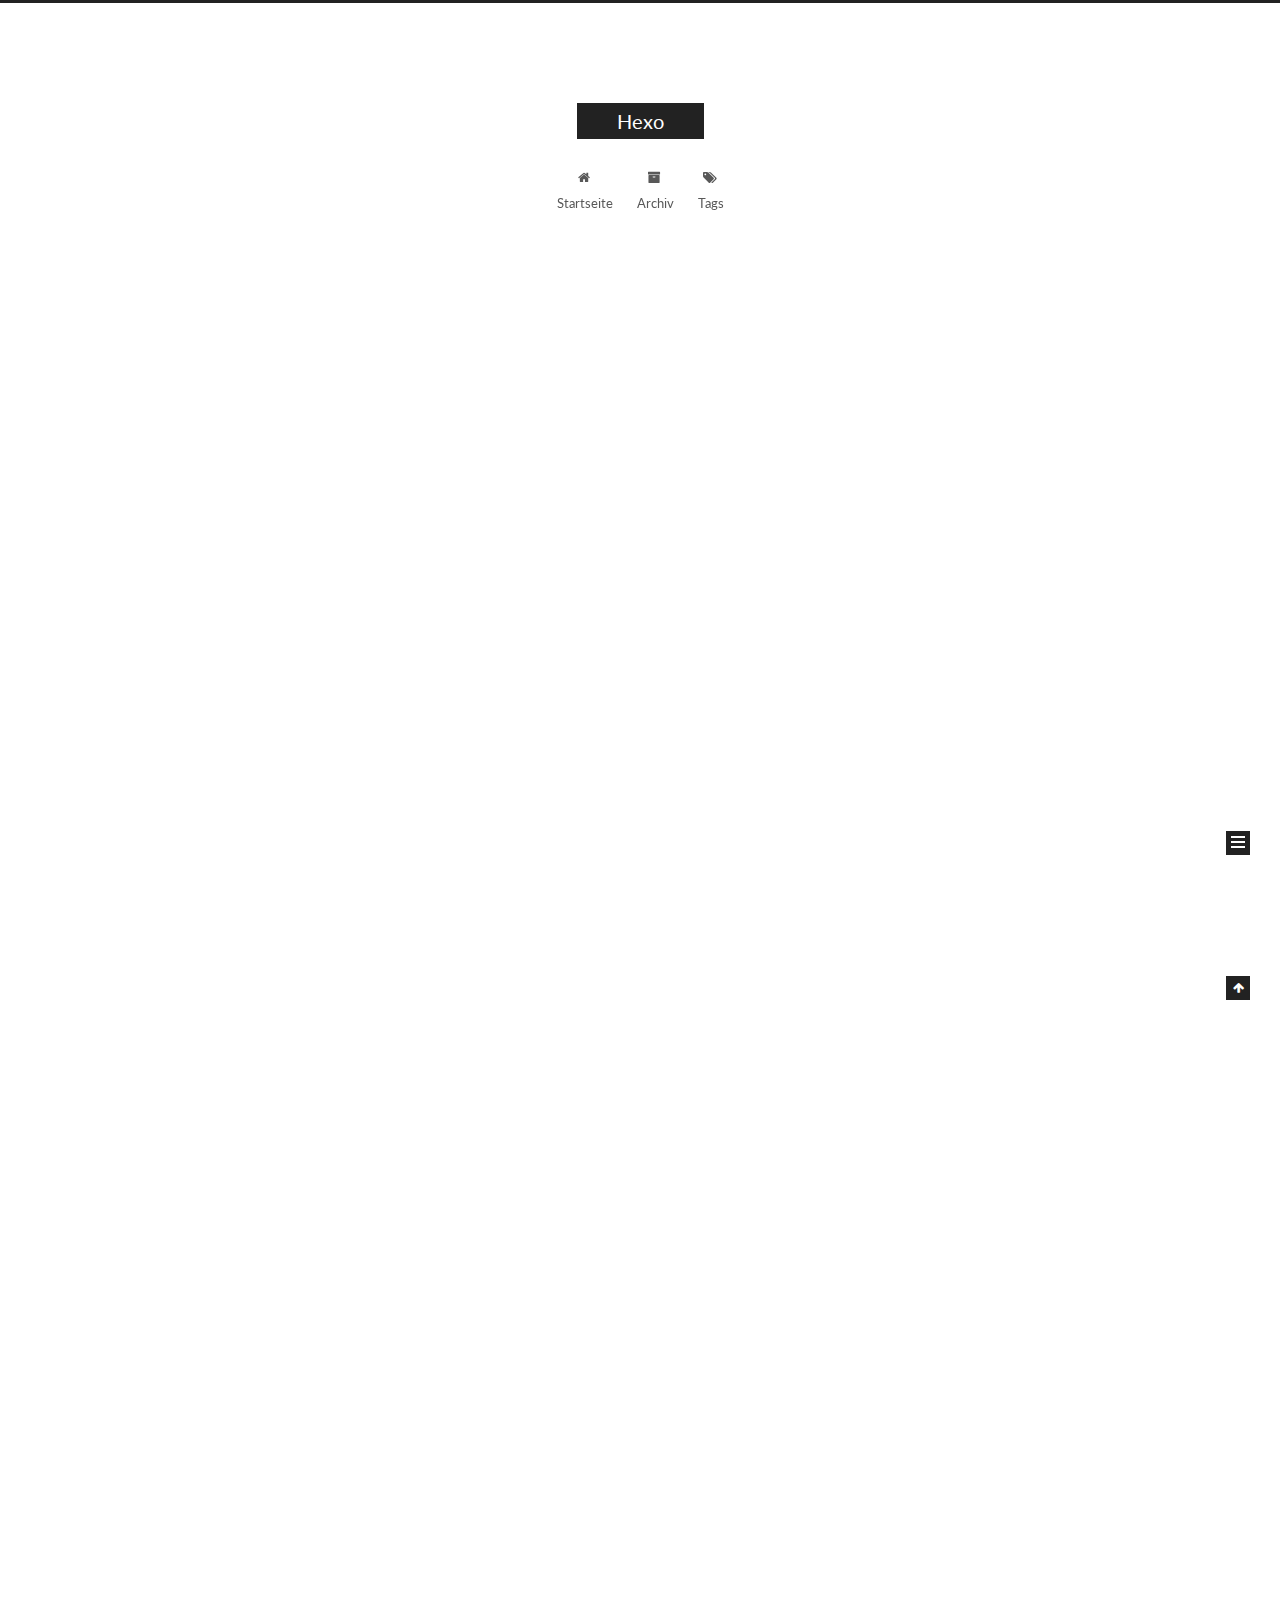
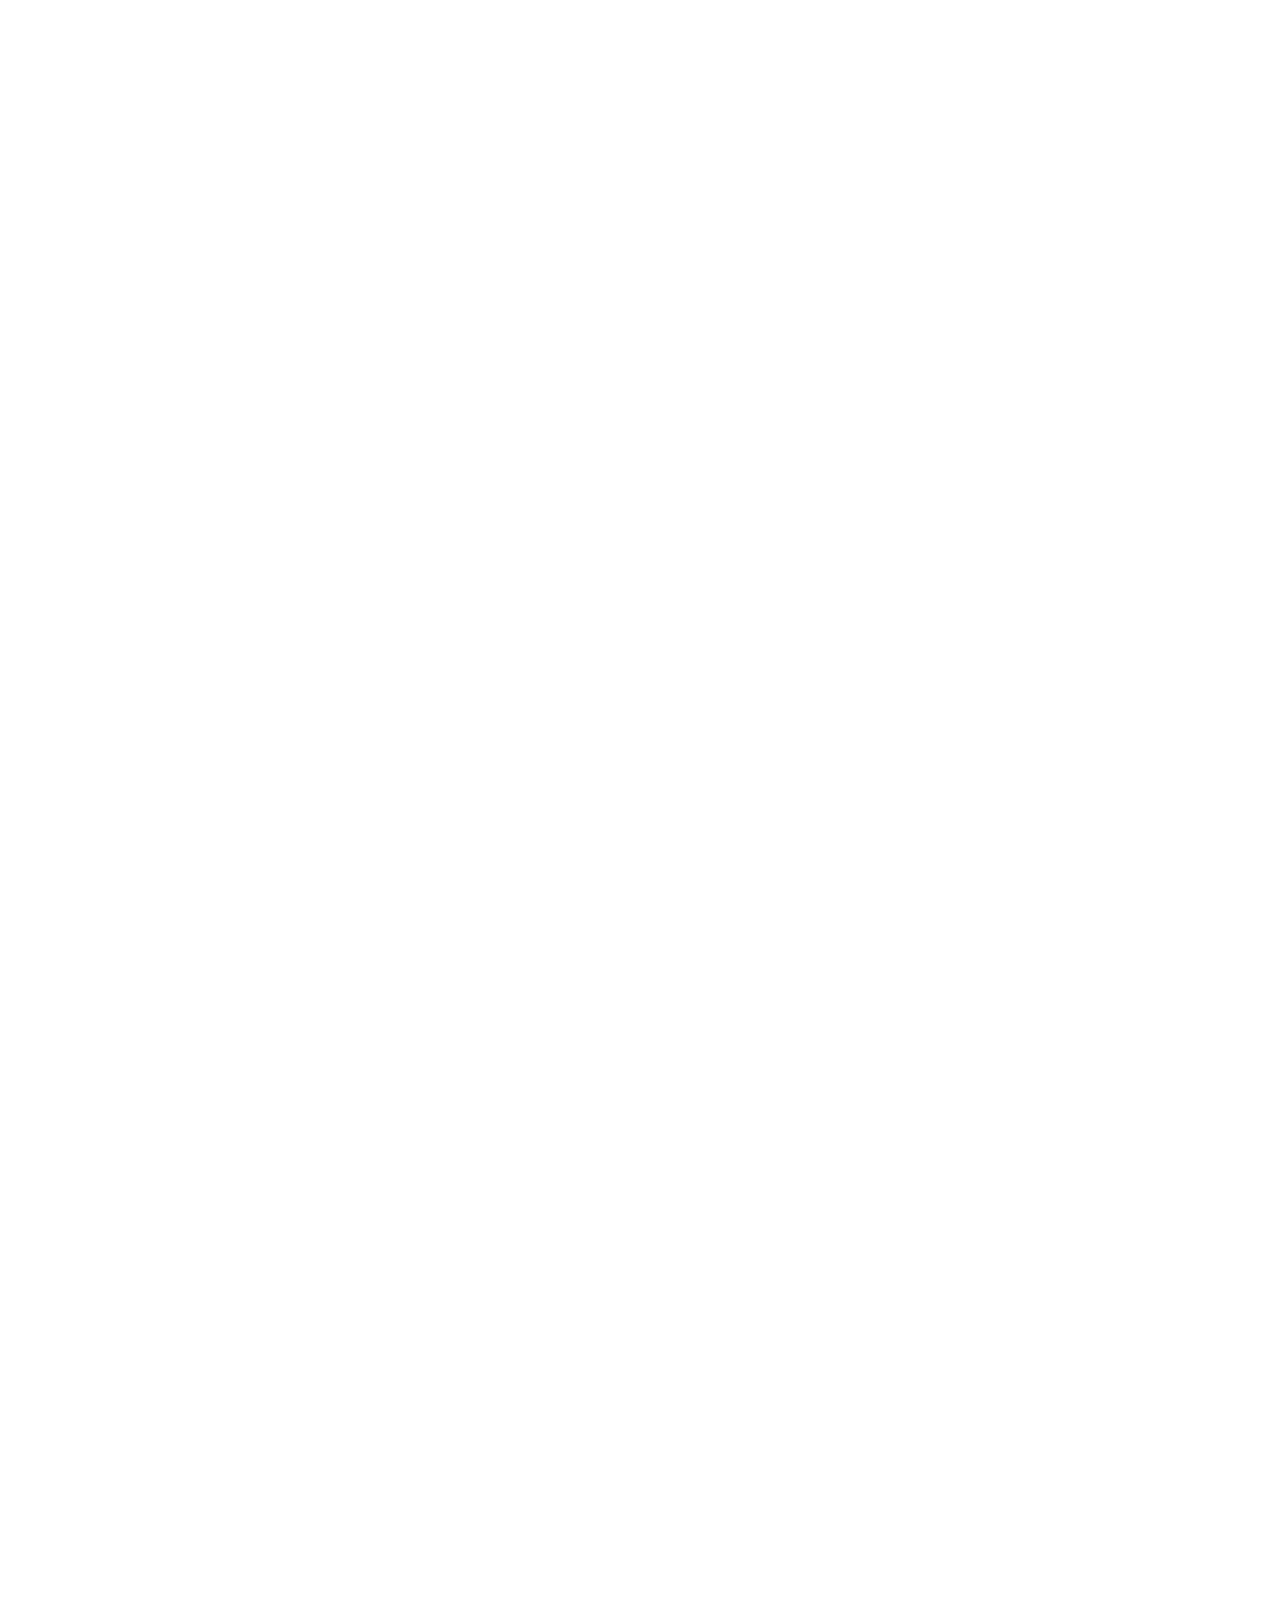
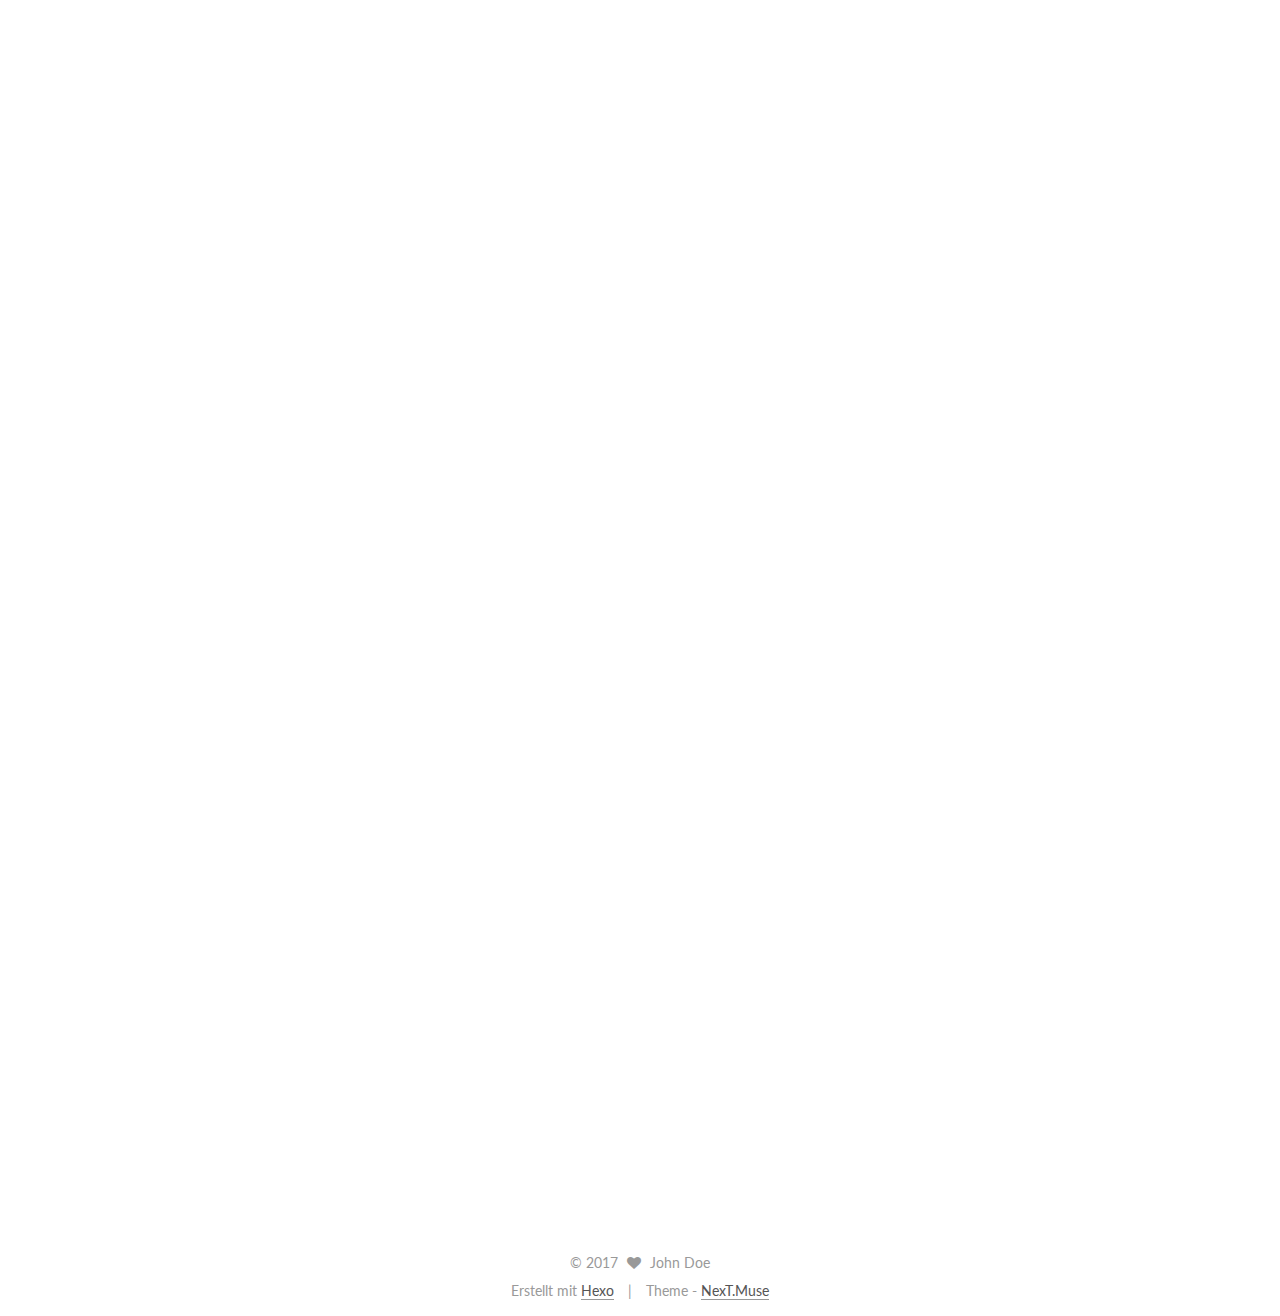
==== commit 722b079f: "Site updated: 2017-03-18 16:36:55" ====
--- a/index.html
+++ b/index.html
@@ -237,6 +237,126 @@
           <div id="content" class="content">
             
   <section id="posts" class="posts-expand">
+    
+      
+
+  
+
+  
+  
+  
+
+  <article class="post post-type-normal " itemscope itemtype="http://schema.org/Article">
+    <link itemprop="mainEntityOfPage" href="http://yoursite.com/2017/03/18/My-New-Post/">
+
+    <span hidden itemprop="author" itemscope itemtype="http://schema.org/Person">
+      <meta itemprop="name" content="John Doe">
+      <meta itemprop="description" content="">
+      <meta itemprop="image" content="/images/avatar.gif">
+    </span>
+
+    <span hidden itemprop="publisher" itemscope itemtype="http://schema.org/Organization">
+      <meta itemprop="name" content="Hexo">
+    </span>
+
+    
+      <header class="post-header">
+
+        
+        
+          <h1 class="post-title" itemprop="name headline">
+            
+            
+              
+                
+                <a class="post-title-link" href="/2017/03/18/My-New-Post/" itemprop="url">
+                  My New Post
+                </a>
+              
+            
+          </h1>
+        
+
+        <div class="post-meta">
+          <span class="post-time">
+            
+              <span class="post-meta-item-icon">
+                <i class="fa fa-calendar-o"></i>
+              </span>
+              
+                <span class="post-meta-item-text">Veröffentlicht am</span>
+              
+              <time title="Post created" itemprop="dateCreated datePublished" datetime="2017-03-18T16:36:30+08:00">
+                2017-03-18
+              </time>
+            
+
+            
+
+            
+          </span>
+
+          
+
+          
+            
+          
+
+          
+          
+
+          
+
+          
+
+          
+
+        </div>
+      </header>
+    
+
+
+    <div class="post-body" itemprop="articleBody">
+
+      
+      
+
+      
+        
+          
+            
+          
+        
+      
+    </div>
+
+    <div>
+      
+    </div>
+
+    <div>
+      
+    </div>
+
+    <div>
+      
+    </div>
+
+    <footer class="post-footer">
+      
+
+      
+
+      
+
+      
+      
+        <div class="post-eof"></div>
+      
+    </footer>
+  </article>
+
+
     
       
 
@@ -600,7 +720,7 @@
           
             <div class="site-state-item site-state-posts">
               <a href="/archives">
-                <span class="site-state-item-count">2</span>
+                <span class="site-state-item-count">3</span>
                 <span class="site-state-item-name">Artikel</span>
               </a>
             </div>
--- a/css/main.css
+++ b/css/main.css
@@ -1684,7 +1684,7 @@
   width: 4px;
   height: 4px;
   border-radius: 50%;
-  background: #bdffff;
+  background: #82aded;
 }
 .links-of-blogroll {
   font-size: 13px;
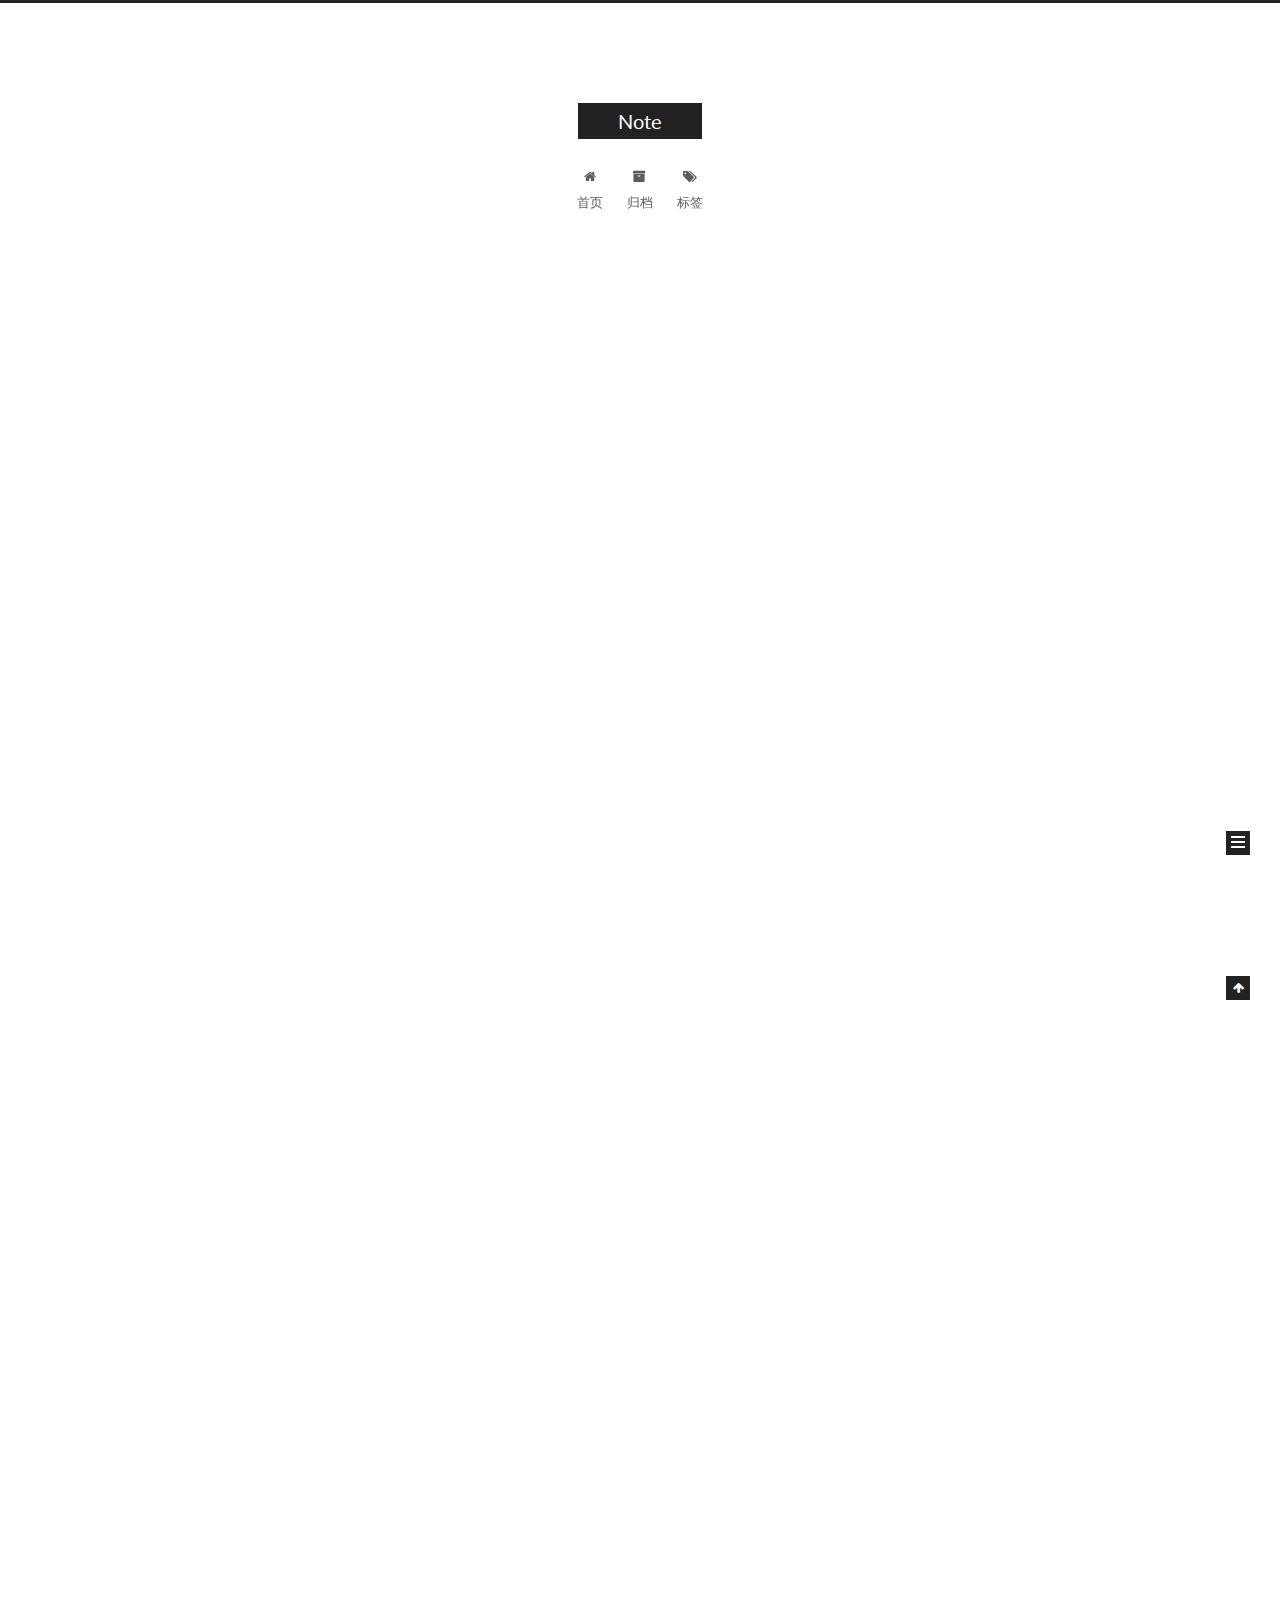
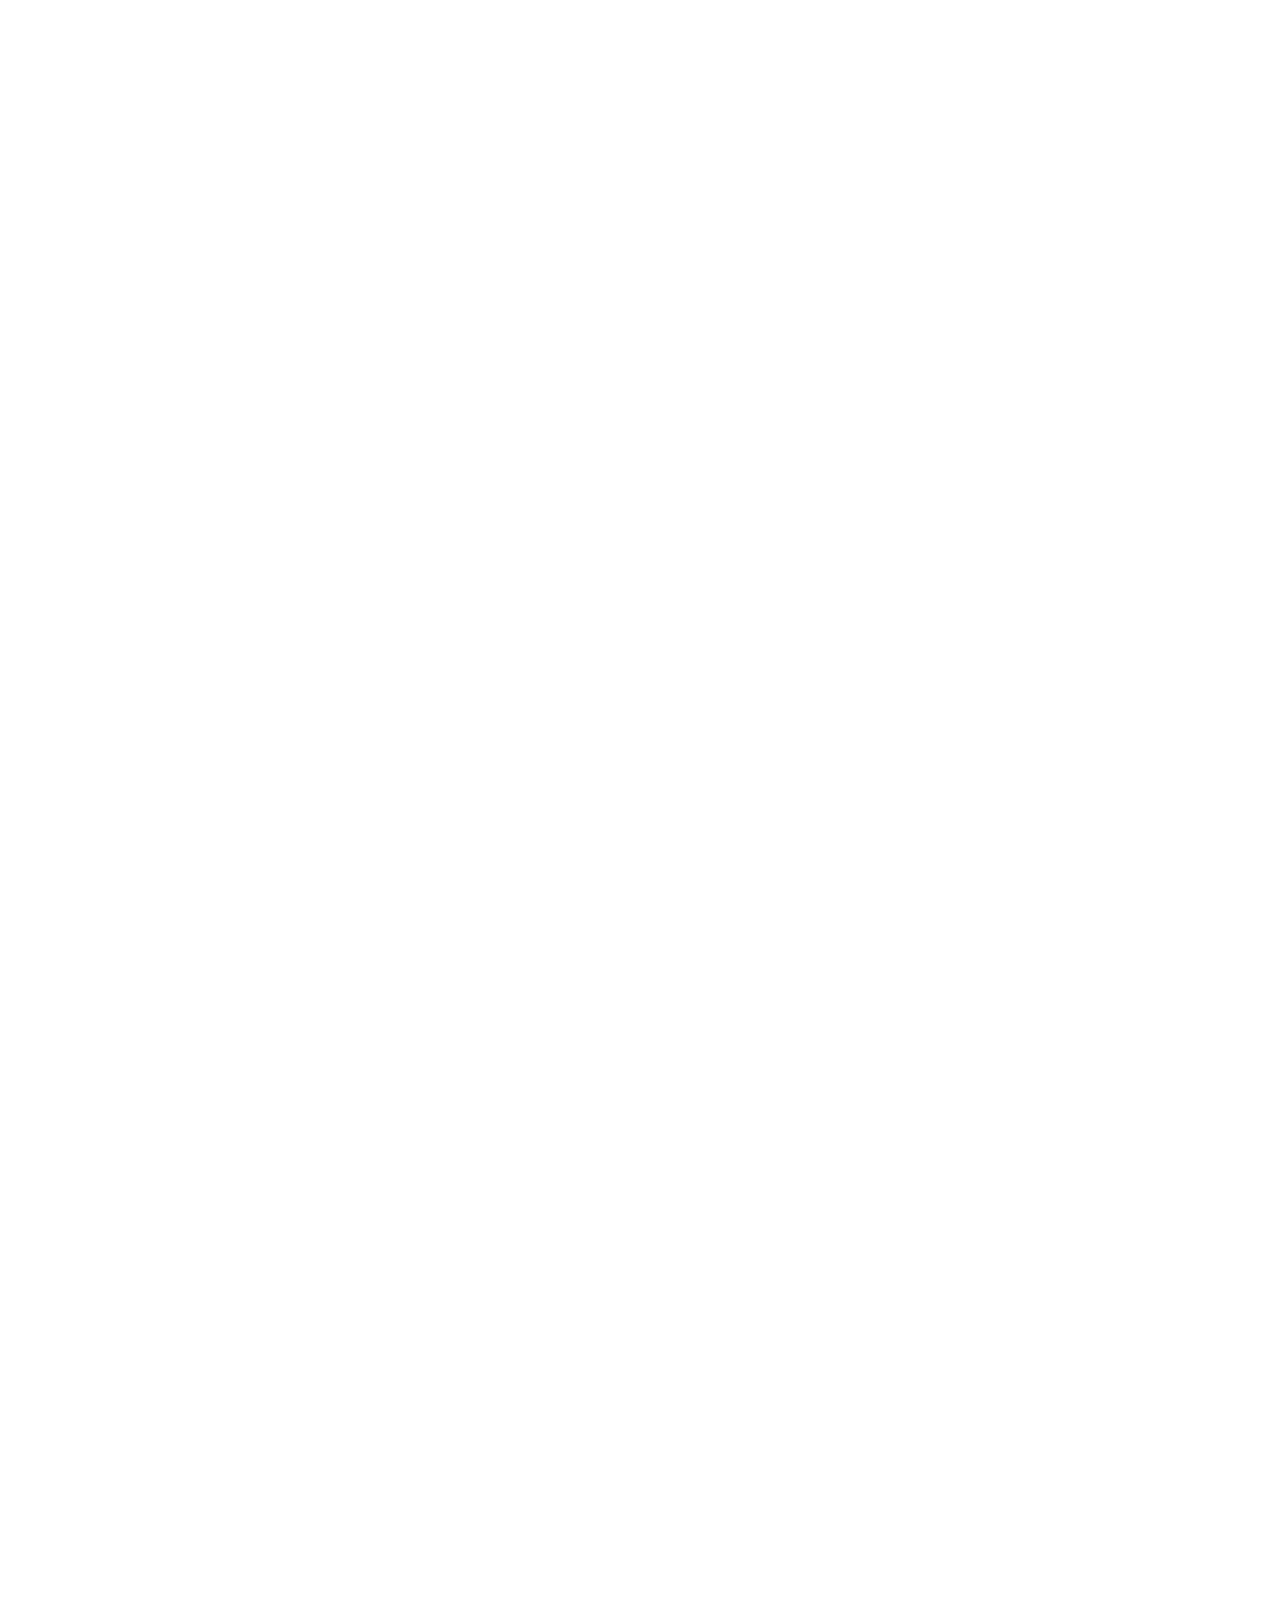
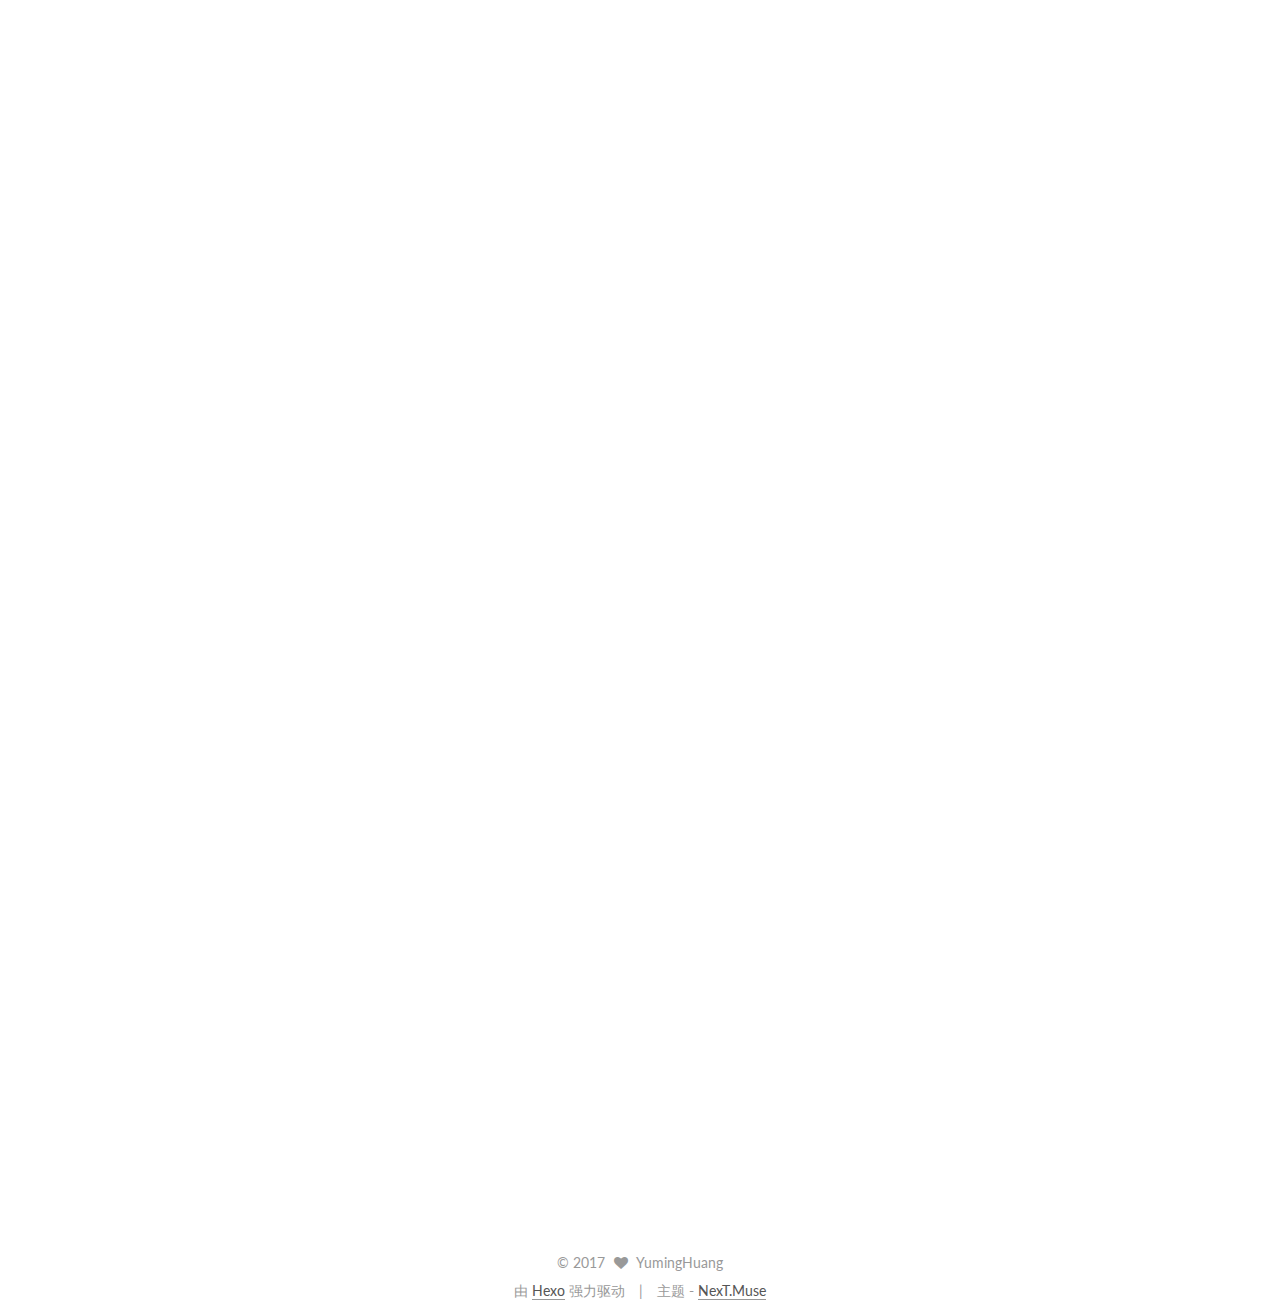
==== commit d985eab4: "Site updated: 2017-03-18 16:52:02" ====
--- a/index.html
+++ b/index.html
@@ -5,7 +5,7 @@
   
 
 
-<html class="theme-next muse use-motion" lang="">
+<html class="theme-next muse use-motion" lang="zh-Hans">
 <head>
   <meta charset="UTF-8"/>
 <meta http-equiv="X-UA-Compatible" content="IE=edge" />
@@ -88,11 +88,11 @@
 
 
 <meta property="og:type" content="website">
-<meta property="og:title" content="Hexo">
+<meta property="og:title" content="Note">
 <meta property="og:url" content="http://yoursite.com/index.html">
-<meta property="og:site_name" content="Hexo">
+<meta property="og:site_name" content="Note">
 <meta name="twitter:card" content="summary">
-<meta name="twitter:title" content="Hexo">
+<meta name="twitter:title" content="Note">
 
 
 
@@ -106,7 +106,7 @@
     motion: true,
     duoshuo: {
       userId: '0',
-      author: 'Author'
+      author: '博主'
     },
     algolia: {
       applicationID: '',
@@ -126,10 +126,10 @@
 
 
 
-  <title> Hexo </title>
+  <title> Note </title>
 </head>
 
-<body itemscope itemtype="http://schema.org/WebPage" lang="">
+<body itemscope itemtype="http://schema.org/WebPage" lang="zh-Hans">
 
   
 
@@ -164,7 +164,7 @@
     <div class="custom-logo-site-title">
       <a href="/"  class="brand" rel="start">
         <span class="logo-line-before"><i></i></span>
-        <span class="site-title">Hexo</span>
+        <span class="site-title">Note</span>
         <span class="logo-line-after"><i></i></span>
       </a>
     </div>
@@ -194,7 +194,7 @@
             
               <i class="menu-item-icon fa fa-fw fa-home"></i> <br />
             
-            Startseite
+            首页
           </a>
         </li>
       
@@ -204,7 +204,7 @@
             
               <i class="menu-item-icon fa fa-fw fa-archive"></i> <br />
             
-            Archiv
+            归档
           </a>
         </li>
       
@@ -214,7 +214,7 @@
             
               <i class="menu-item-icon fa fa-fw fa-tags"></i> <br />
             
-            Tags
+            标签
           </a>
         </li>
       
@@ -250,13 +250,13 @@
     <link itemprop="mainEntityOfPage" href="http://yoursite.com/2017/03/18/My-New-Post/">
 
     <span hidden itemprop="author" itemscope itemtype="http://schema.org/Person">
-      <meta itemprop="name" content="John Doe">
+      <meta itemprop="name" content="YumingHuang">
       <meta itemprop="description" content="">
       <meta itemprop="image" content="/images/avatar.gif">
     </span>
 
     <span hidden itemprop="publisher" itemscope itemtype="http://schema.org/Organization">
-      <meta itemprop="name" content="Hexo">
+      <meta itemprop="name" content="Note">
     </span>
 
     
@@ -284,9 +284,9 @@
                 <i class="fa fa-calendar-o"></i>
               </span>
               
-                <span class="post-meta-item-text">Veröffentlicht am</span>
-              
-              <time title="Post created" itemprop="dateCreated datePublished" datetime="2017-03-18T16:36:30+08:00">
+                <span class="post-meta-item-text">发表于</span>
+              
+              <time title="创建于" itemprop="dateCreated datePublished" datetime="2017-03-18T16:36:30+08:00">
                 2017-03-18
               </time>
             
@@ -370,13 +370,13 @@
     <link itemprop="mainEntityOfPage" href="http://yoursite.com/2017/03/18/Frist/">
 
     <span hidden itemprop="author" itemscope itemtype="http://schema.org/Person">
-      <meta itemprop="name" content="John Doe">
+      <meta itemprop="name" content="YumingHuang">
       <meta itemprop="description" content="">
       <meta itemprop="image" content="/images/avatar.gif">
     </span>
 
     <span hidden itemprop="publisher" itemscope itemtype="http://schema.org/Organization">
-      <meta itemprop="name" content="Hexo">
+      <meta itemprop="name" content="Note">
     </span>
 
     
@@ -404,9 +404,9 @@
                 <i class="fa fa-calendar-o"></i>
               </span>
               
-                <span class="post-meta-item-text">Veröffentlicht am</span>
-              
-              <time title="Post created" itemprop="dateCreated datePublished" datetime="2017-03-18T13:29:34+08:00">
+                <span class="post-meta-item-text">发表于</span>
+              
+              <time title="创建于" itemprop="dateCreated datePublished" datetime="2017-03-18T13:29:34+08:00">
                 2017-03-18
               </time>
             
@@ -558,13 +558,13 @@
     <link itemprop="mainEntityOfPage" href="http://yoursite.com/2017/03/18/hello-world/">
 
     <span hidden itemprop="author" itemscope itemtype="http://schema.org/Person">
-      <meta itemprop="name" content="John Doe">
+      <meta itemprop="name" content="YumingHuang">
       <meta itemprop="description" content="">
       <meta itemprop="image" content="/images/avatar.gif">
     </span>
 
     <span hidden itemprop="publisher" itemscope itemtype="http://schema.org/Organization">
-      <meta itemprop="name" content="Hexo">
+      <meta itemprop="name" content="Note">
     </span>
 
     
@@ -592,9 +592,9 @@
                 <i class="fa fa-calendar-o"></i>
               </span>
               
-                <span class="post-meta-item-text">Veröffentlicht am</span>
-              
-              <time title="Post created" itemprop="dateCreated datePublished" datetime="2017-03-18T12:22:18+08:00">
+                <span class="post-meta-item-text">发表于</span>
+              
+              <time title="创建于" itemprop="dateCreated datePublished" datetime="2017-03-18T12:22:18+08:00">
                 2017-03-18
               </time>
             
@@ -709,8 +709,8 @@
         <div class="site-author motion-element" itemprop="author" itemscope itemtype="http://schema.org/Person">
           <img class="site-author-image" itemprop="image"
                src="/images/avatar.gif"
-               alt="John Doe" />
-          <p class="site-author-name" itemprop="name">John Doe</p>
+               alt="YumingHuang" />
+          <p class="site-author-name" itemprop="name">YumingHuang</p>
            
               <p class="site-description motion-element" itemprop="description"></p>
           
@@ -721,7 +721,7 @@
             <div class="site-state-item site-state-posts">
               <a href="/archives">
                 <span class="site-state-item-count">3</span>
-                <span class="site-state-item-name">Artikel</span>
+                <span class="site-state-item-name">日志</span>
               </a>
             </div>
           
@@ -770,16 +770,16 @@
   <span class="with-love">
     <i class="fa fa-heart"></i>
   </span>
-  <span class="author" itemprop="copyrightHolder">John Doe</span>
+  <span class="author" itemprop="copyrightHolder">YumingHuang</span>
 </div>
 
 
 <div class="powered-by">
-  Erstellt mit  <a class="theme-link" href="https://hexo.io">Hexo</a>
+  由 <a class="theme-link" href="https://hexo.io">Hexo</a> 强力驱动
 </div>
 
 <div class="theme-info">
-  Theme -
+  主题 -
   <a class="theme-link" href="https://github.com/iissnan/hexo-theme-next">
     NexT.Muse
   </a>
--- a/css/main.css
+++ b/css/main.css
@@ -1684,7 +1684,7 @@
   width: 4px;
   height: 4px;
   border-radius: 50%;
-  background: #82aded;
+  background: #c3f6f0;
 }
 .links-of-blogroll {
   font-size: 13px;
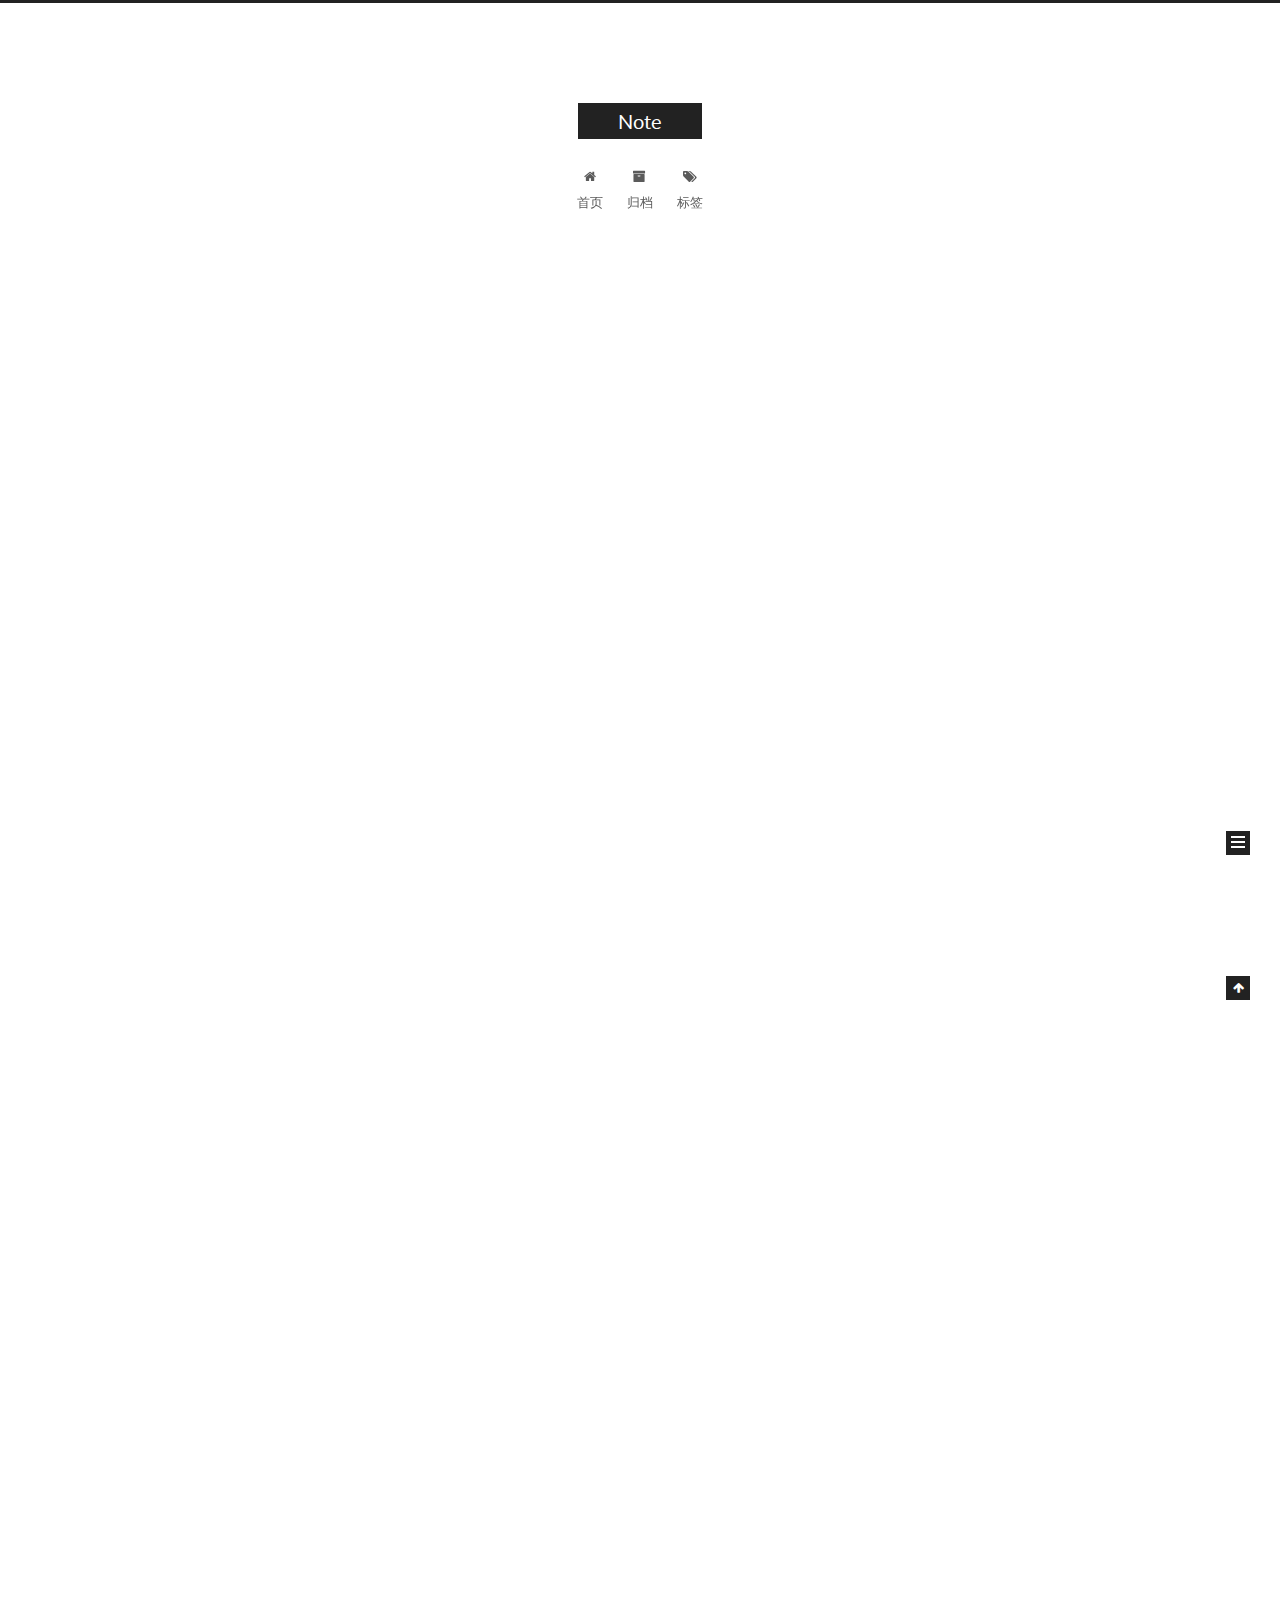
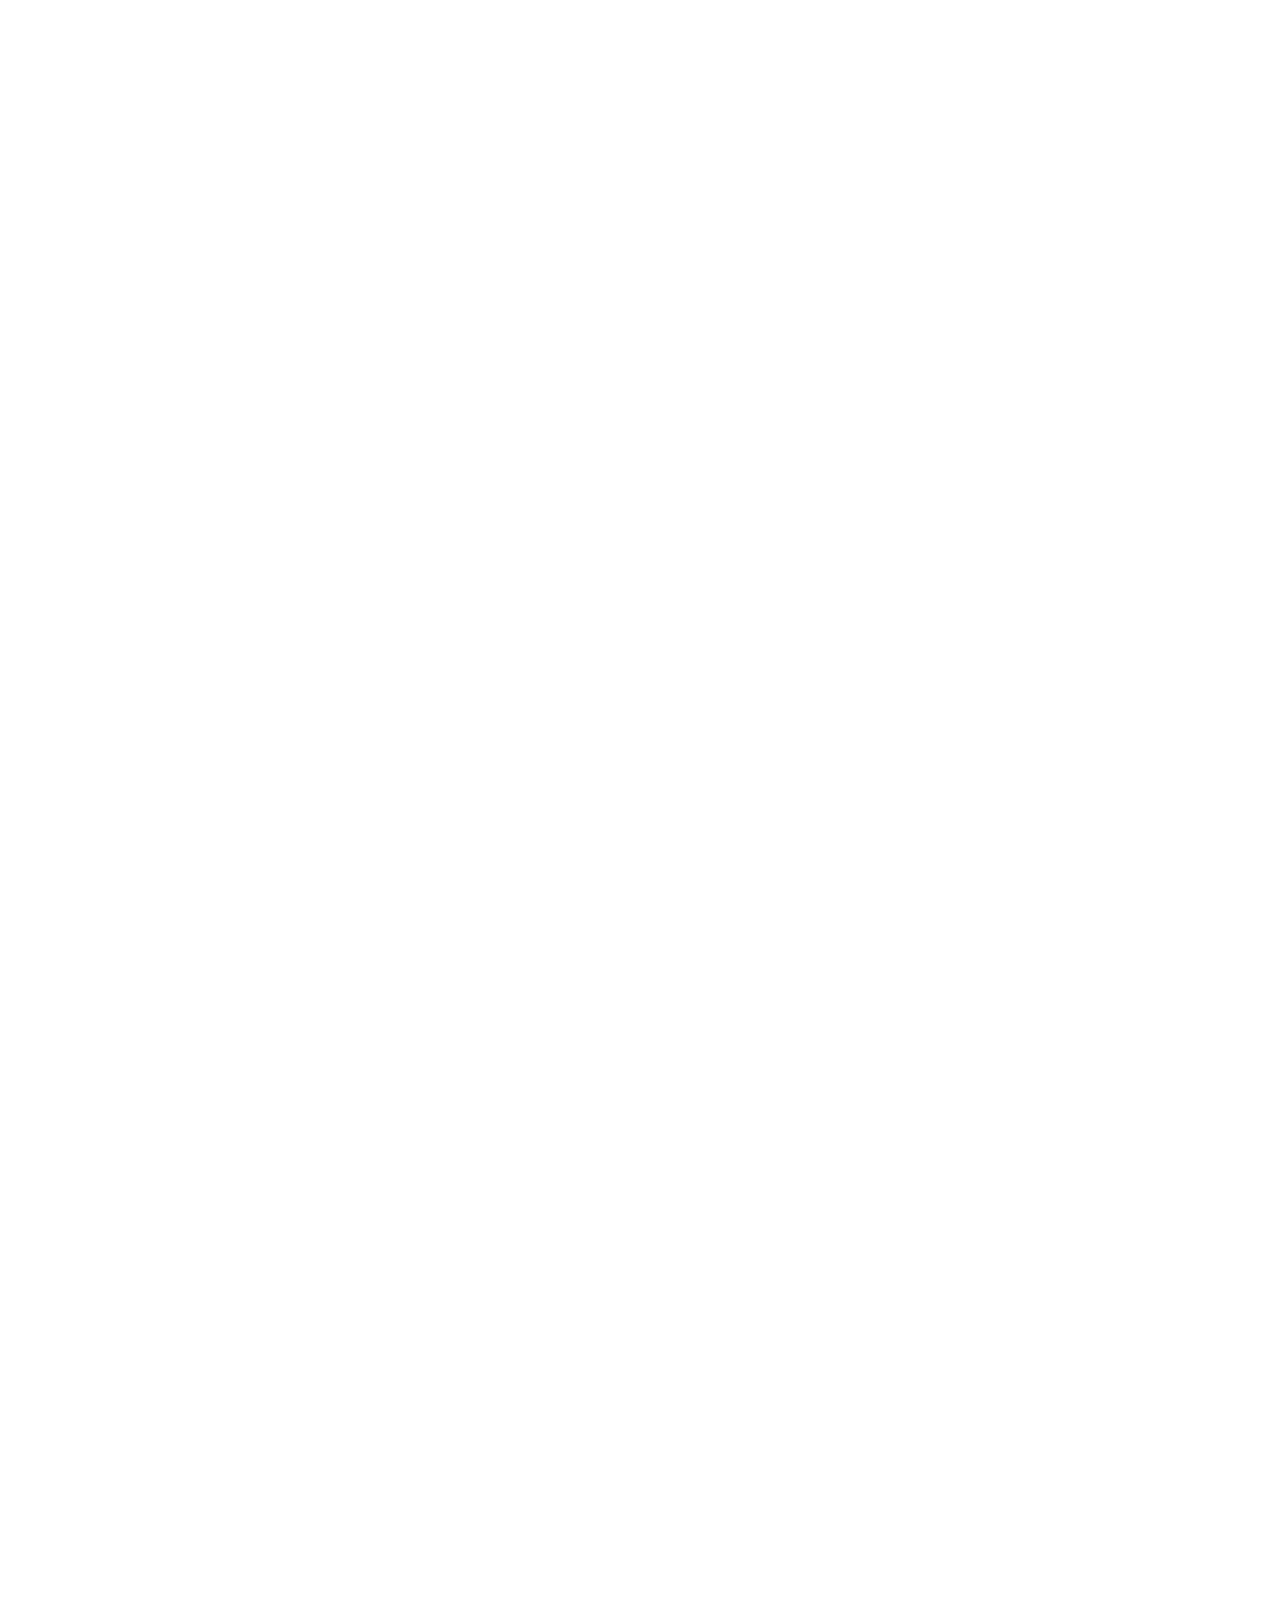
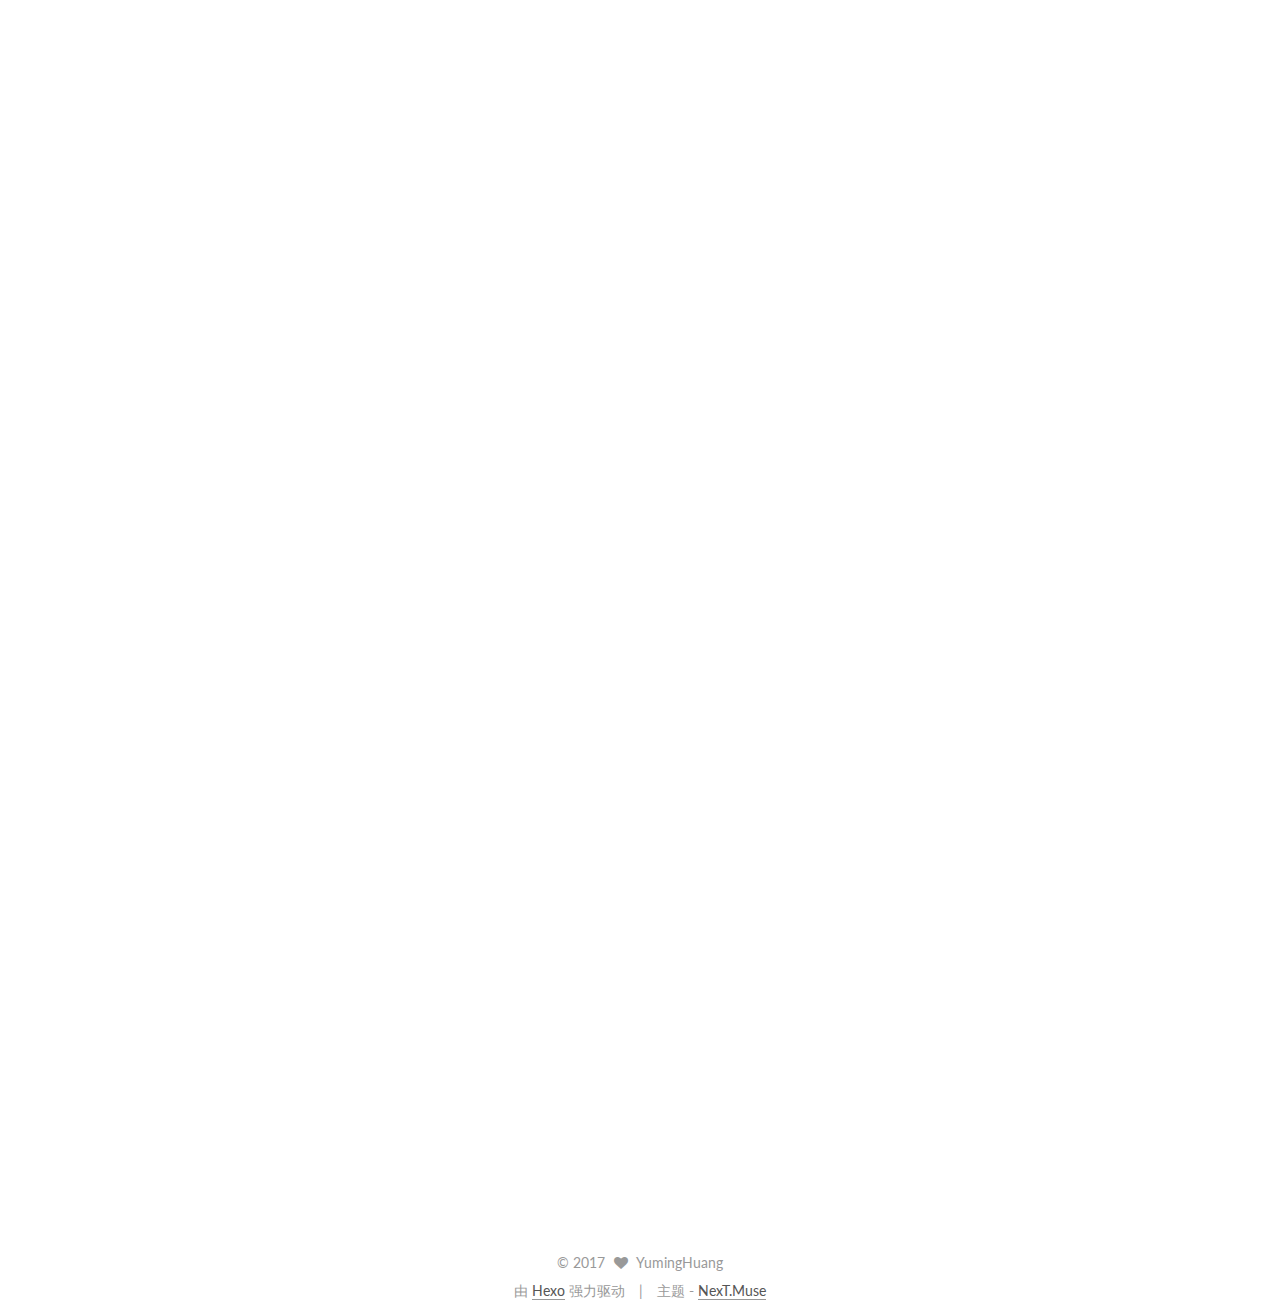
==== commit b6440728: "Site updated: 2017-03-18 17:08:29" ====
--- a/index.html
+++ b/index.html
@@ -89,7 +89,7 @@
 
 <meta property="og:type" content="website">
 <meta property="og:title" content="Note">
-<meta property="og:url" content="http://yoursite.com/index.html">
+<meta property="og:url" content="https://yoursite.com/index.html">
 <meta property="og:site_name" content="Note">
 <meta name="twitter:card" content="summary">
 <meta name="twitter:title" content="Note">
@@ -120,7 +120,7 @@
 
 
 
-  <link rel="canonical" href="http://yoursite.com/"/>
+  <link rel="canonical" href="https://yoursite.com/"/>
 
 
 
@@ -247,7 +247,7 @@
   
 
   <article class="post post-type-normal " itemscope itemtype="http://schema.org/Article">
-    <link itemprop="mainEntityOfPage" href="http://yoursite.com/2017/03/18/My-New-Post/">
+    <link itemprop="mainEntityOfPage" href="https://yoursite.com/2017/03/18/My-New-Post/">
 
     <span hidden itemprop="author" itemscope itemtype="http://schema.org/Person">
       <meta itemprop="name" content="YumingHuang">
@@ -367,7 +367,7 @@
   
 
   <article class="post post-type-normal " itemscope itemtype="http://schema.org/Article">
-    <link itemprop="mainEntityOfPage" href="http://yoursite.com/2017/03/18/Frist/">
+    <link itemprop="mainEntityOfPage" href="https://yoursite.com/2017/03/18/Frist/">
 
     <span hidden itemprop="author" itemscope itemtype="http://schema.org/Person">
       <meta itemprop="name" content="YumingHuang">
@@ -555,7 +555,7 @@
   
 
   <article class="post post-type-normal " itemscope itemtype="http://schema.org/Article">
-    <link itemprop="mainEntityOfPage" href="http://yoursite.com/2017/03/18/hello-world/">
+    <link itemprop="mainEntityOfPage" href="https://yoursite.com/2017/03/18/hello-world/">
 
     <span hidden itemprop="author" itemscope itemtype="http://schema.org/Person">
       <meta itemprop="name" content="YumingHuang">
--- a/css/main.css
+++ b/css/main.css
@@ -1684,7 +1684,7 @@
   width: 4px;
   height: 4px;
   border-radius: 50%;
-  background: #c3f6f0;
+  background: #a77caa;
 }
 .links-of-blogroll {
   font-size: 13px;
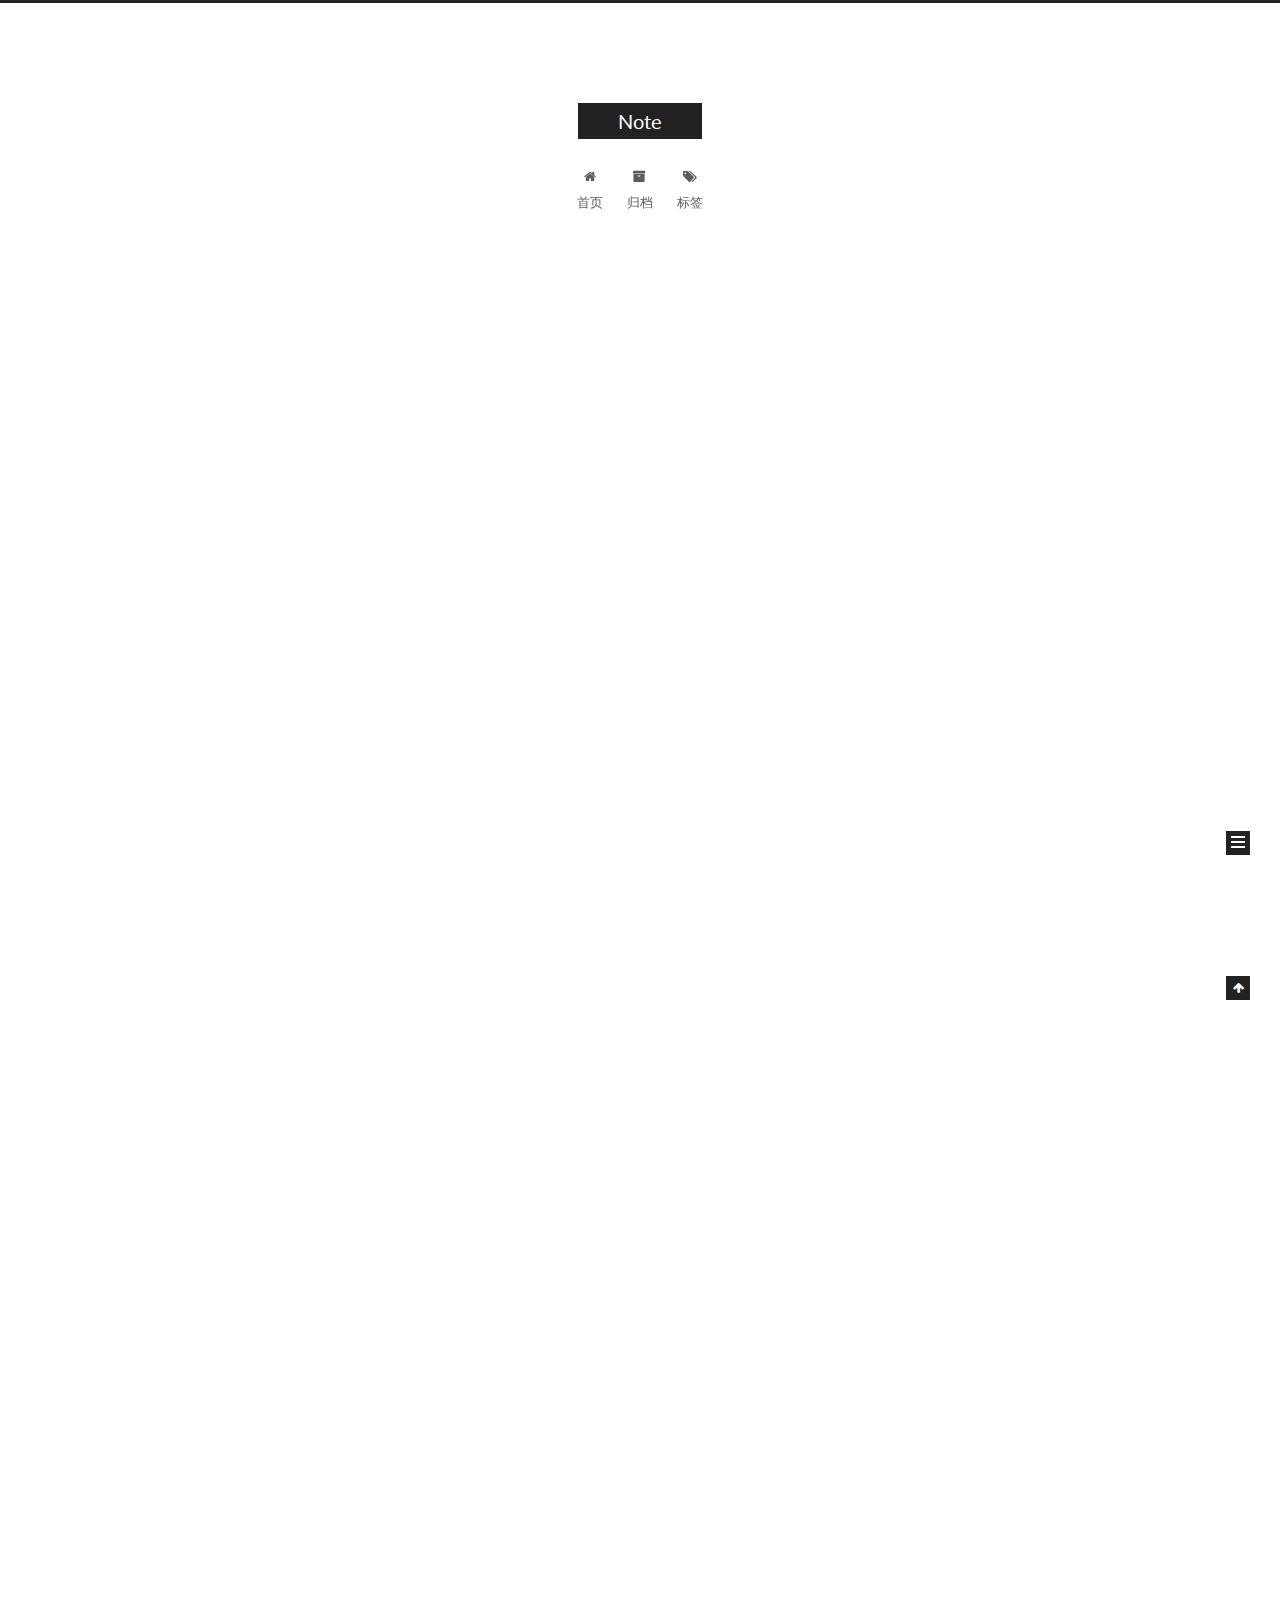
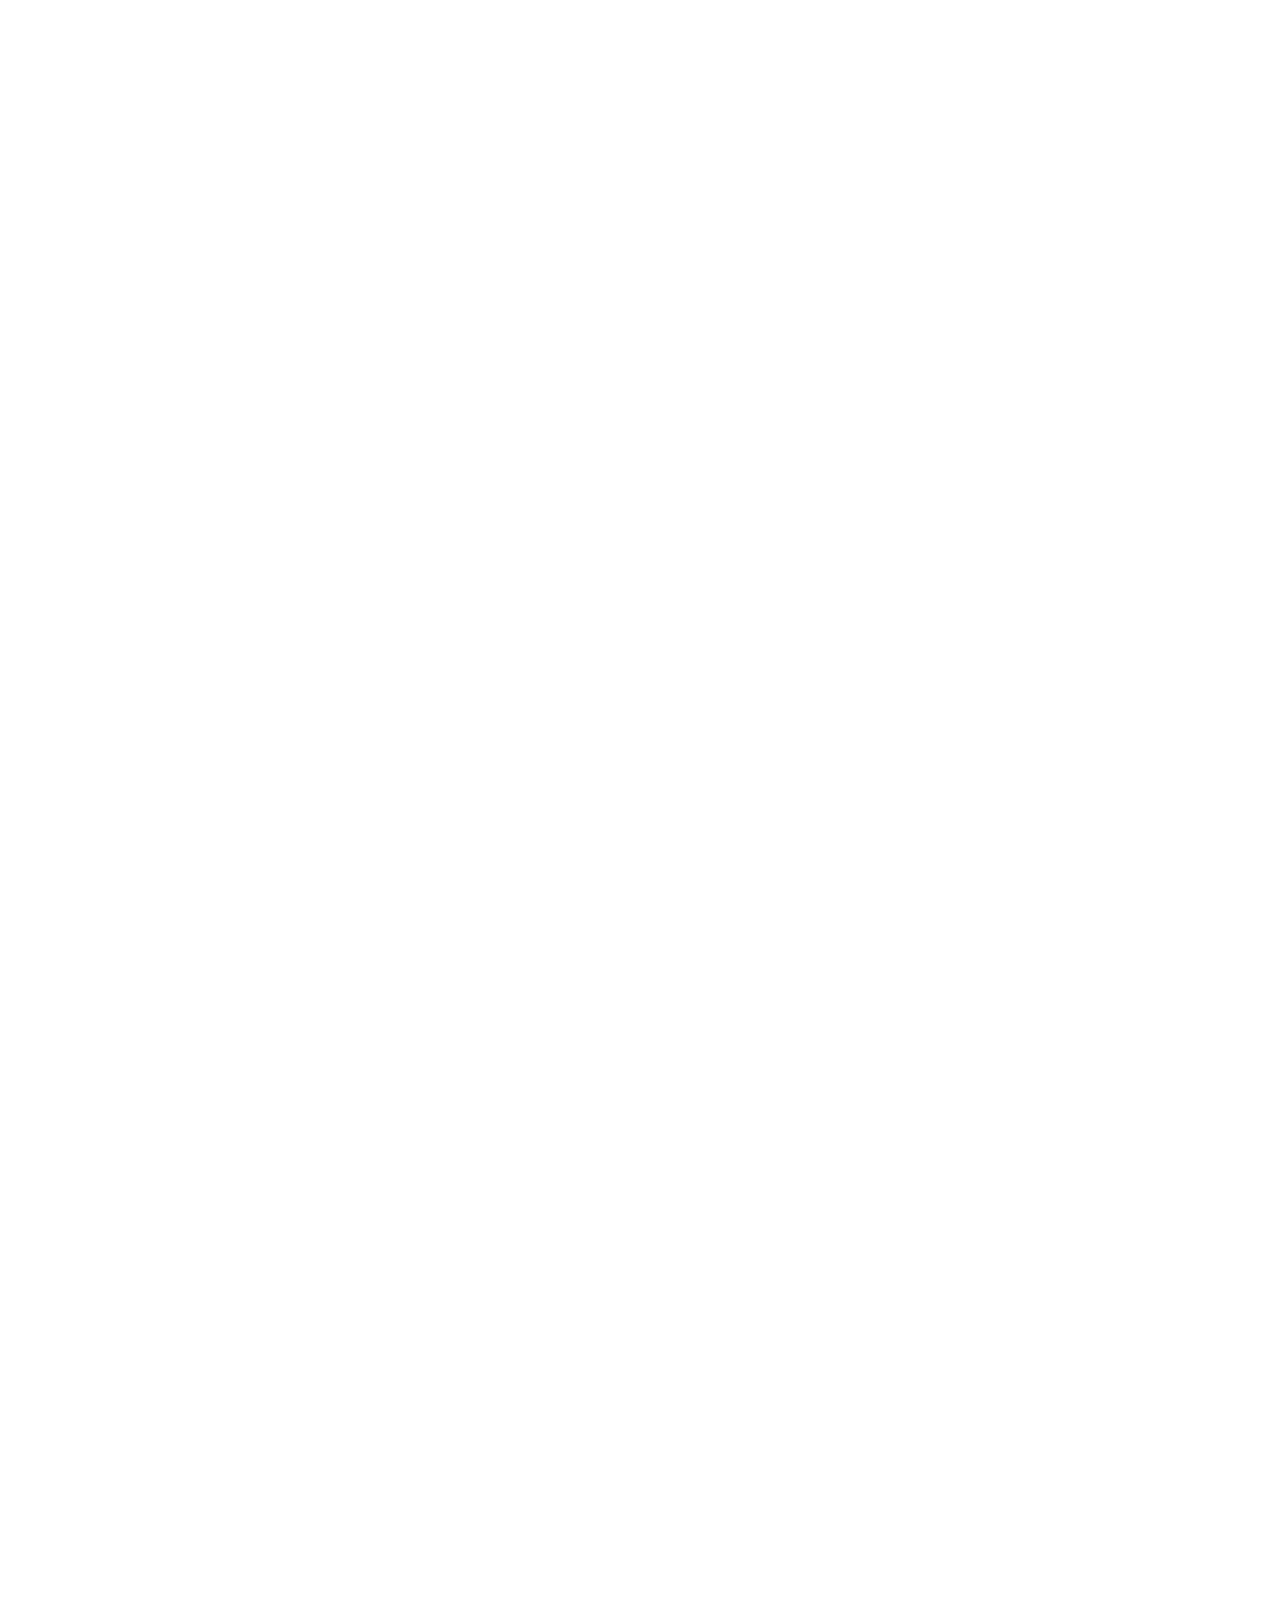
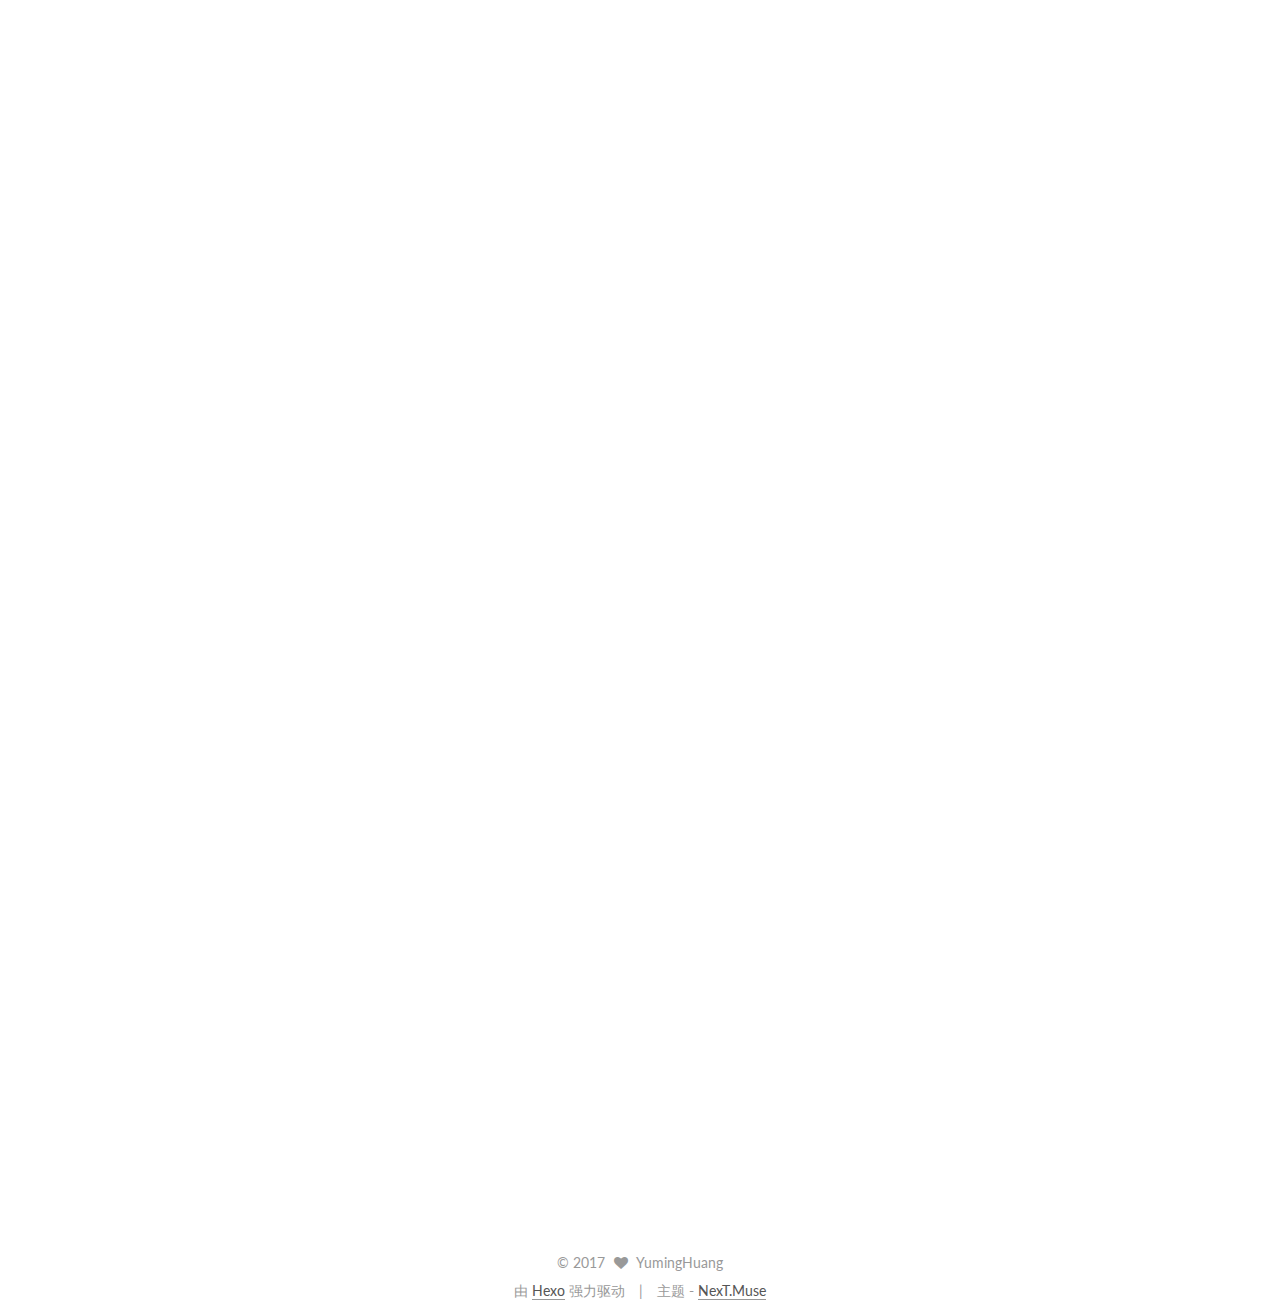
==== commit bd20a807: "Site updated: 2017-03-18 17:34:04" ====
--- a/index.html
+++ b/index.html
@@ -200,7 +200,7 @@
       
         
         <li class="menu-item menu-item-archives">
-          <a href="/archives" rel="section">
+          <a href="https://yuminghuang.github.io/archives/" rel="section">
             
               <i class="menu-item-icon fa fa-fw fa-archive"></i> <br />
             
--- a/css/main.css
+++ b/css/main.css
@@ -1684,7 +1684,7 @@
   width: 4px;
   height: 4px;
   border-radius: 50%;
-  background: #a77caa;
+  background: #8eb49e;
 }
 .links-of-blogroll {
   font-size: 13px;
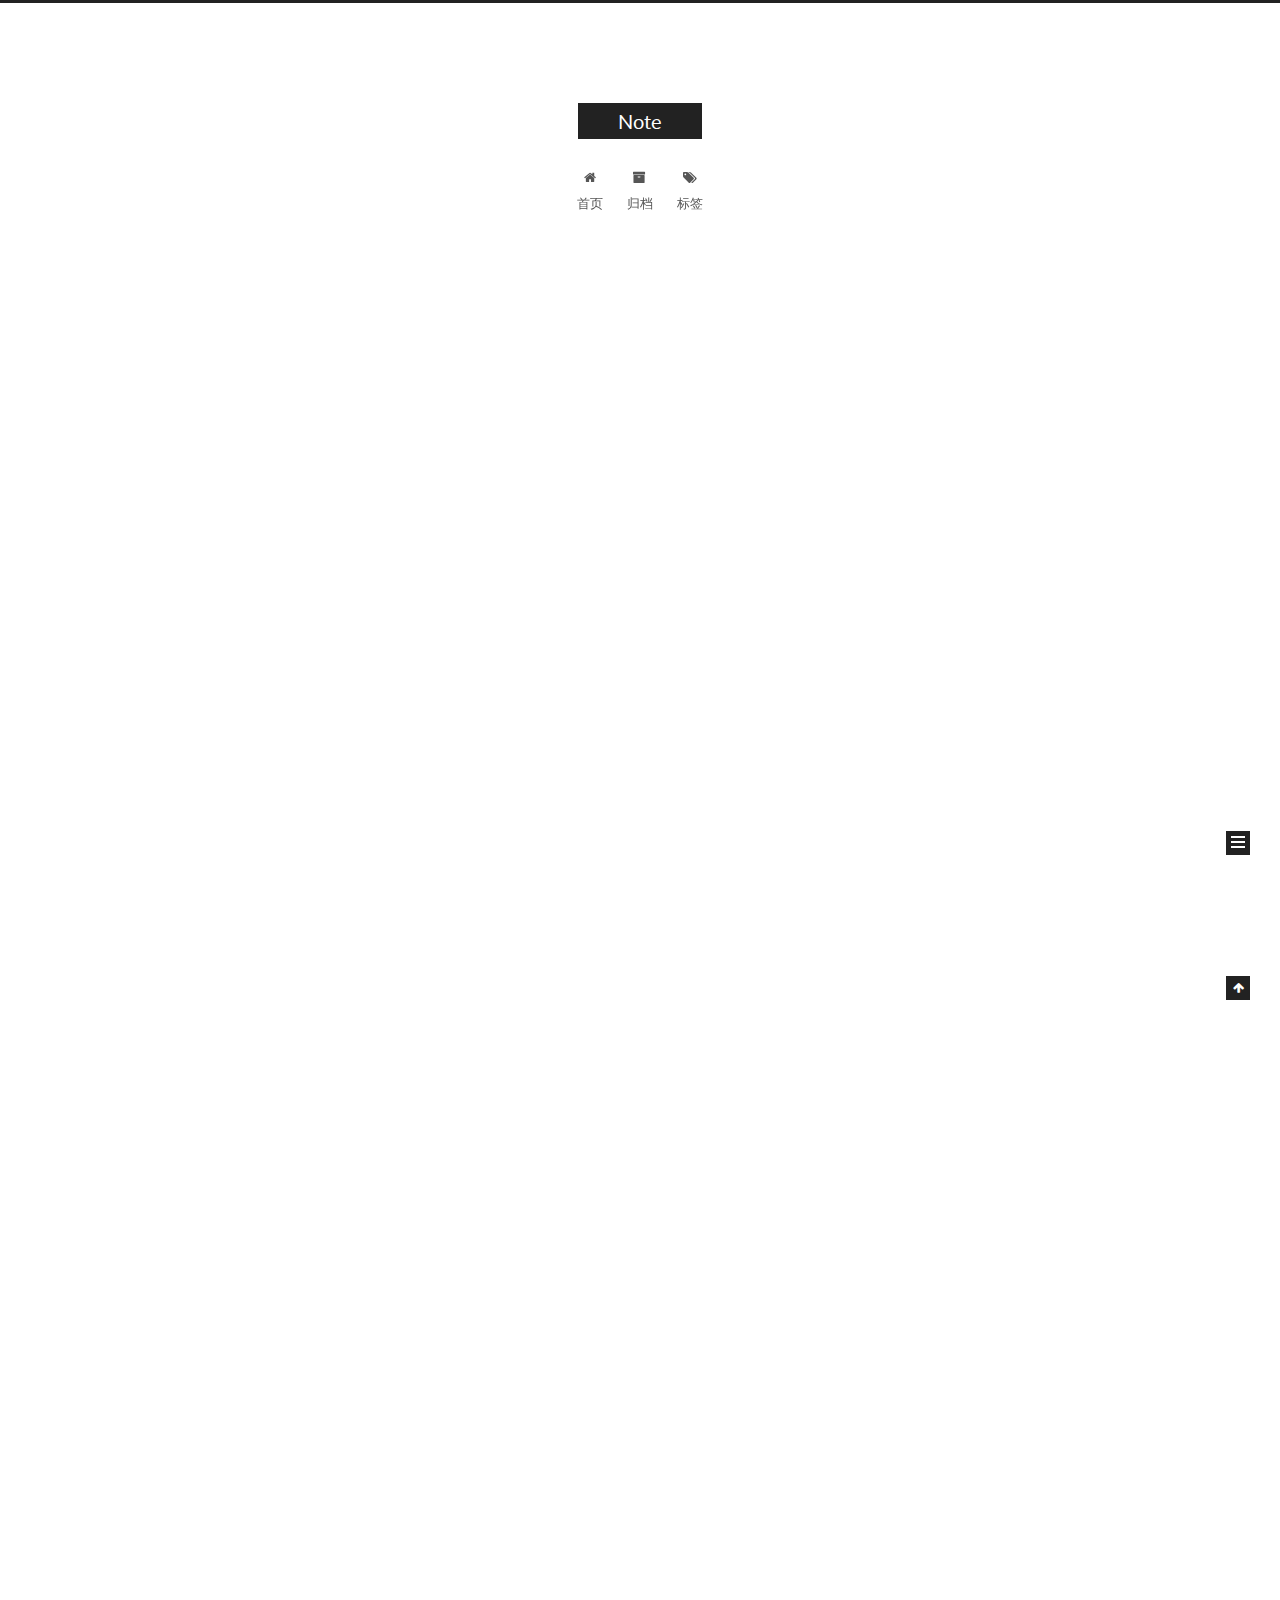
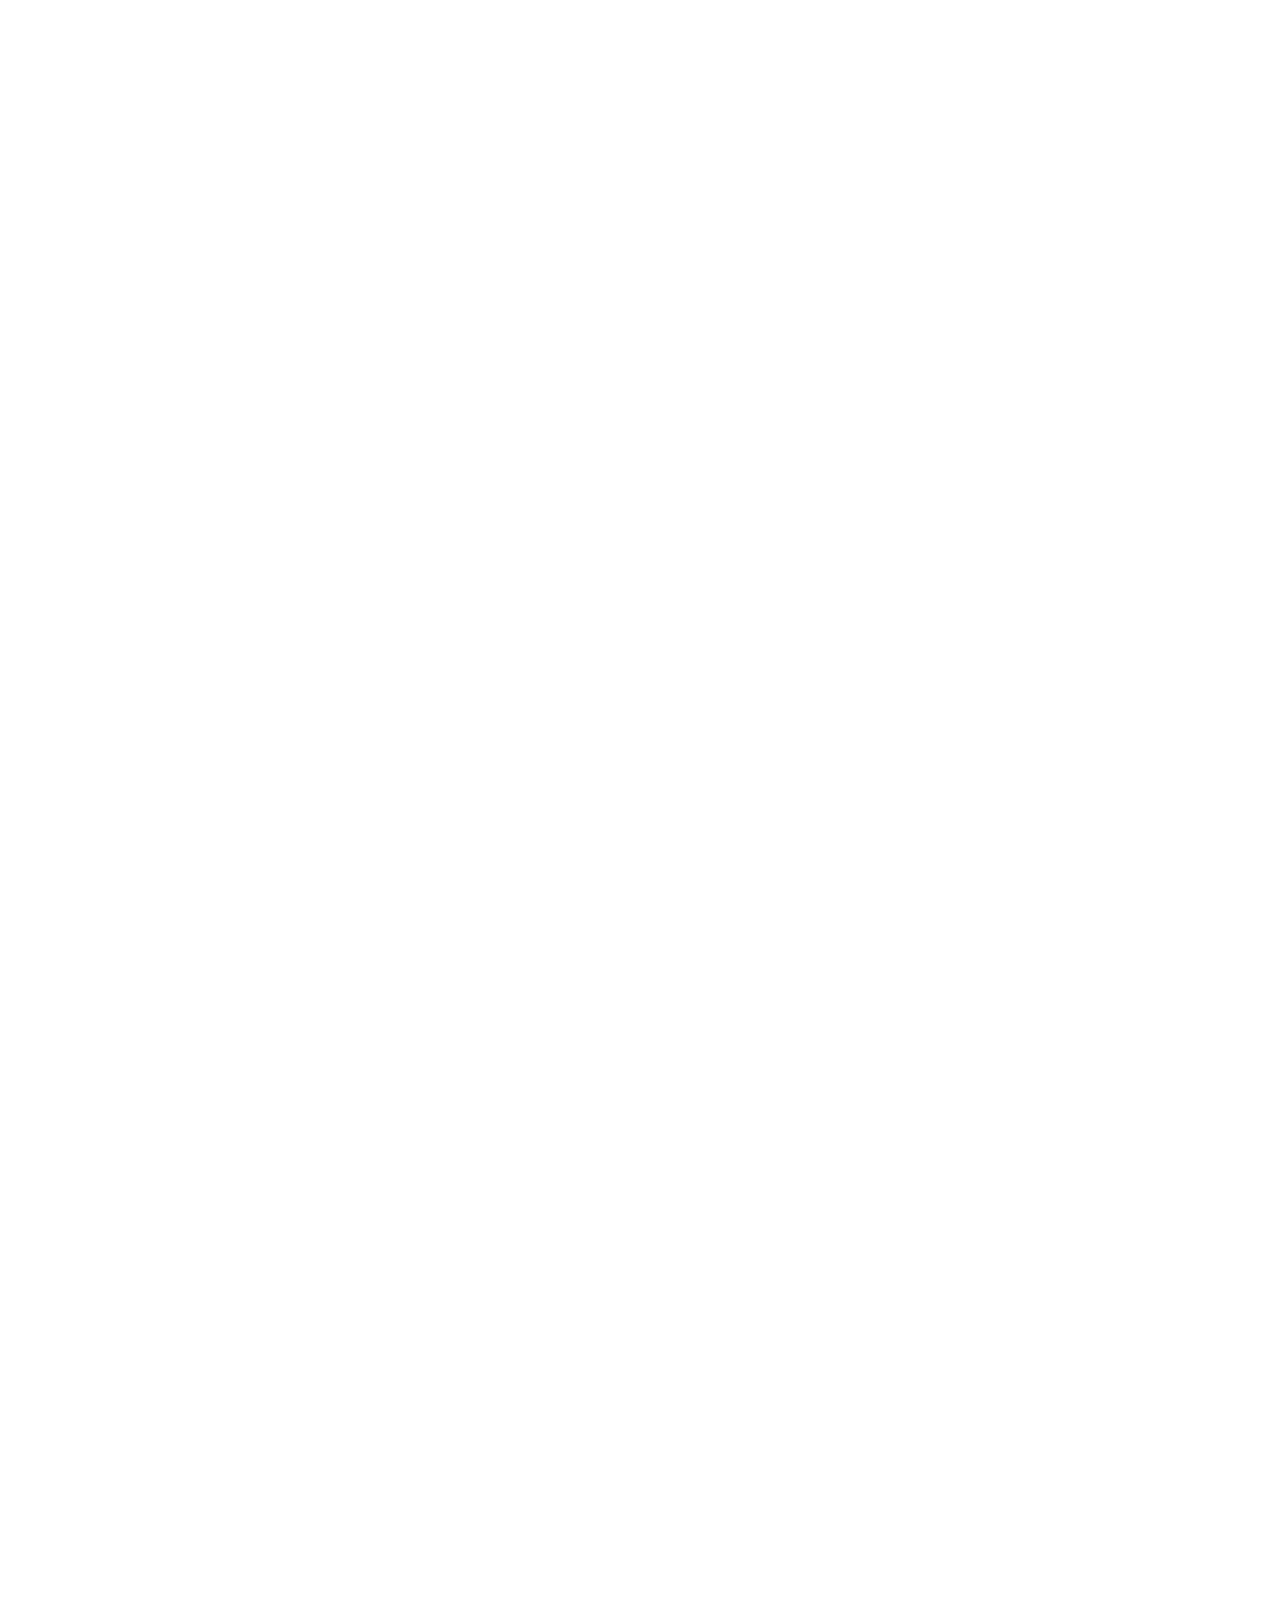
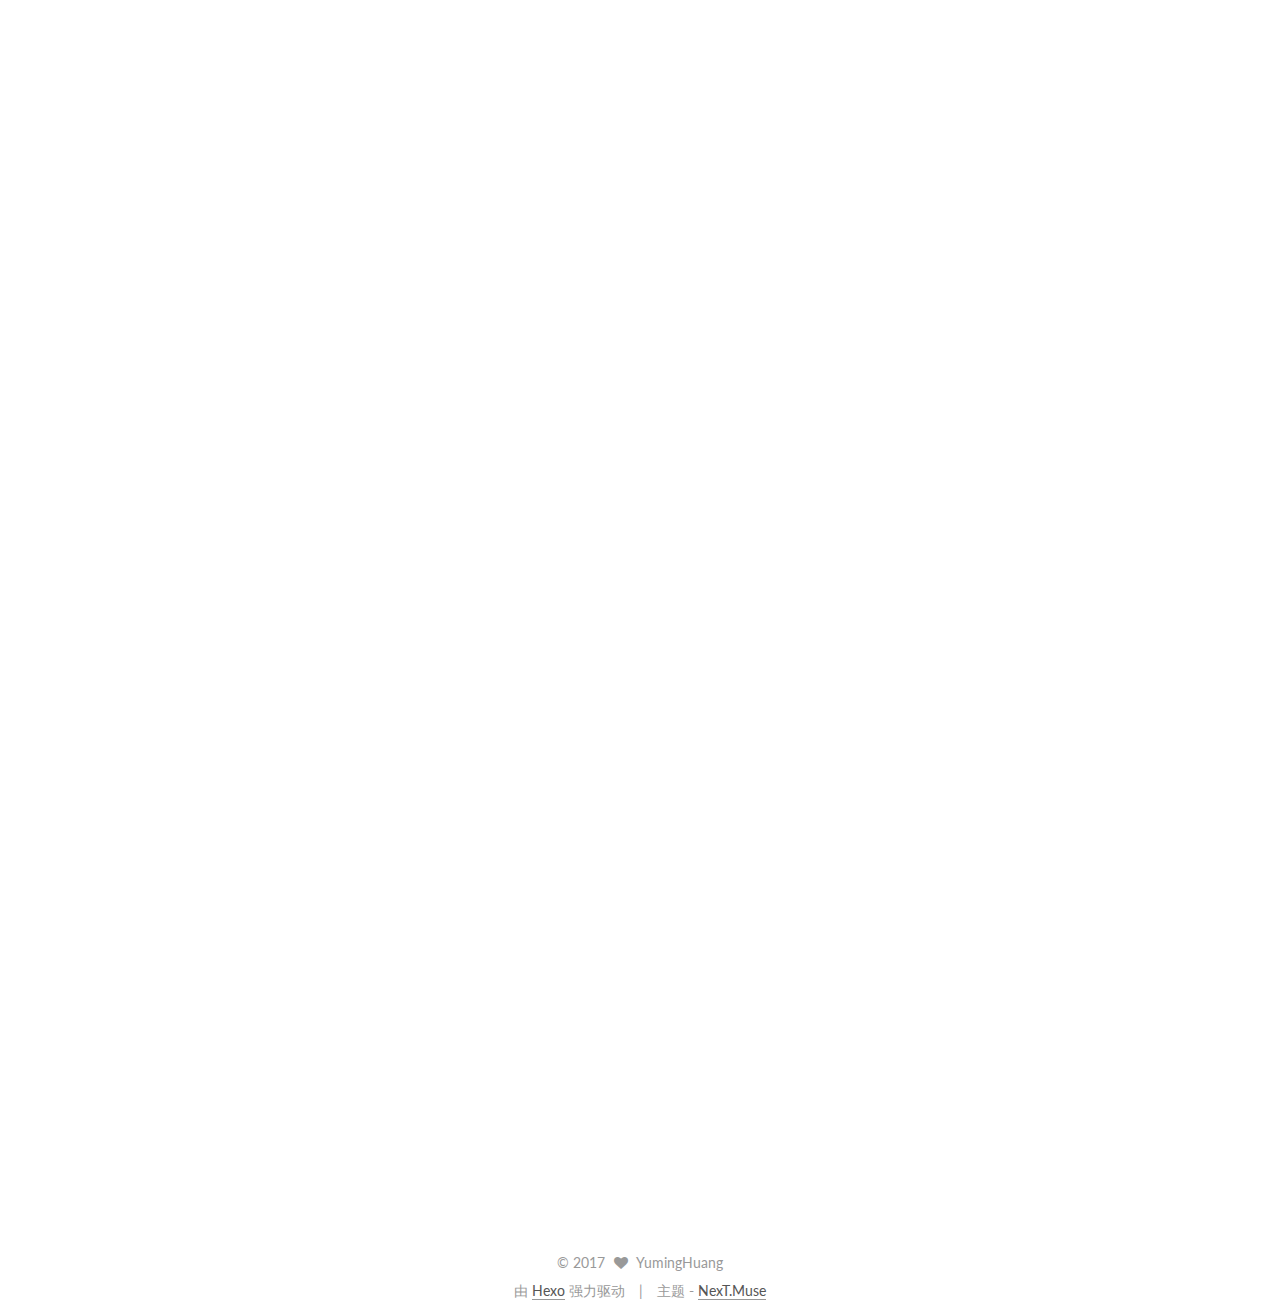
==== commit d77a6c49: "Site updated: 2017-03-18 17:34:17" ====
--- a/index.html
+++ b/index.html
@@ -200,7 +200,7 @@
       
         
         <li class="menu-item menu-item-archives">
-          <a href="https://yuminghuang.github.io/archives/" rel="section">
+          <a href="/archives" rel="section">
             
               <i class="menu-item-icon fa fa-fw fa-archive"></i> <br />
             
--- a/css/main.css
+++ b/css/main.css
@@ -1684,7 +1684,7 @@
   width: 4px;
   height: 4px;
   border-radius: 50%;
-  background: #8eb49e;
+  background: #26ffdb;
 }
 .links-of-blogroll {
   font-size: 13px;
